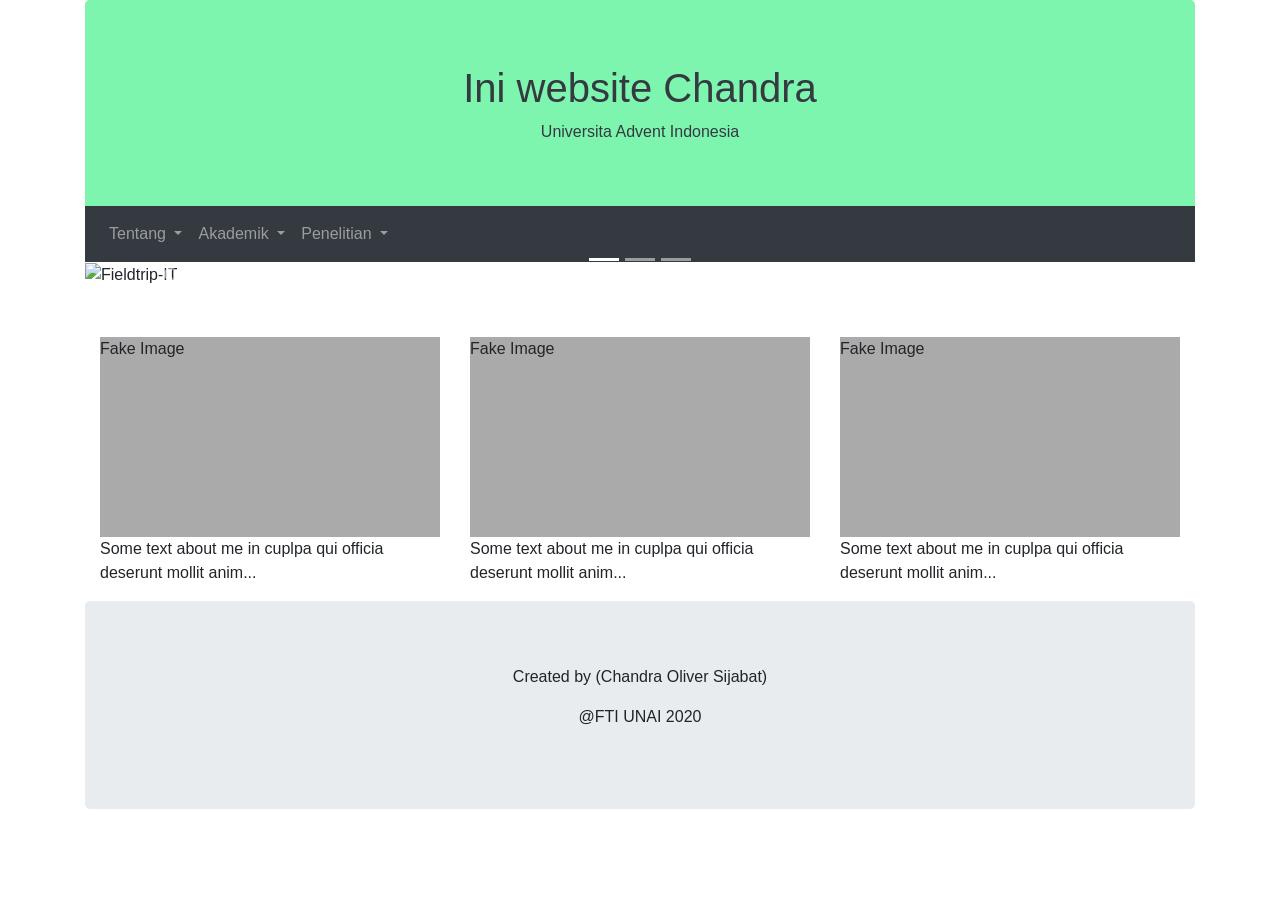
==== index.html @ a6576d4f "Update index.html mengubah tag h1 pada class jumbotron" ====
<!DOCTYPE html>
<html lang="en">
<head>
  <title>Ini website Chandra</title>
  <meta charset="utf-8">
  <meta name="viewport" content="width=device-width, initial-scale=1">
  <link rel="stylesheet" href="https://maxcdn.bootstrapcdn.com/bootstrap/4.5.2/css/bootstrap.min.css">
  <script src="https://ajax.googleapis.com/ajax/libs/jquery/3.5.1/jquery.min.js"></script>
  <script src="https://cdnjs.cloudflare.com/ajax/libs/popper.js/1.16.0/umd/popper.min.js"></script>
  <script src="https://maxcdn.bootstrapcdn.com/bootstrap/4.5.2/js/bootstrap.min.js"></script>
  <style>
  /* Make the image fully responsive */
  .carousel-inner img {
    width: 100%;
    height: 100%;
  }

  .fakeimg {
    height: 200px;
    background: #aaa;
  }
  </style>
</head>
<body>

  <div class="container">
  <div class="jumbotron text-dark" style="background-color: rgb(125, 245, 175); text-align: center; ">
    <h1>Ini website Chandra</h1>      
    <p>Universita Advent Indonesia</p>
  </div>
  <nav class="navbar navbar-expand-sm bg-dark navbar-dark" style="bottom: 50px;">
    <ul class="navbar-nav">
      <!-- Dropdown -->
      <li class="nav-item dropdown">
        <a class="nav-link dropdown-toggle" href="#" id="navbardrop" data-toggle="dropdown">
          Tentang
        </a>
        <div class="dropdown-menu">
          <a class="dropdown-item" href="#">Visi Misi</a>
          <a class="dropdown-item" href="#">Sejarah</a>
          <a class="dropdown-item" href="#">Sambutan Dosen</a>
        </div>
      </li>

      <li class="nav-item dropdown">
        <a class="nav-link dropdown-toggle" href="#" id="navbardrop" data-toggle="dropdown">
          Akademik
        </a>
        <div class="dropdown-menu">
          <a class="dropdown-item" href="#">Prodi Teknik Informatika</a>
          <a class="dropdown-item" href="#">Prodi Sistem Informatika</a>
          <a class="dropdown-item" href="#">Persyaratan</a>
        </div>
      </li>

      <li class="nav-item dropdown">
        <a class="nav-link dropdown-toggle" href="#" id="navbardrop" data-toggle="dropdown">
          Penelitian
        </a>
        <div class="dropdown-menu">
          <a class="dropdown-item" href="#">Minat Penelitian</a>
          <a class="dropdown-item" href="#">Group Penelitian</a>
          <a class="dropdown-item" href="#">Jurnal Teika</a>
        </div>
      </li>

    </ul>
  </nav>

  <div id="gambar" class="carousel slide" data-ride="carousel" style="bottom: 50px;">

    <!-- Tata letak gambar -->
    <ul class="carousel-indicators">
      <li data-target="#gambar" data-slide-to="0" class="active"></li>
      <li data-target="#gambar" data-slide-to="1"></li>
      <li data-target="#gambar" data-slide-to="2"></li>
    </ul>
  
    <!-- gambar -->
    <div class="carousel-inner">
      <div class="carousel-item active">
        <img src="https://fti.unai.edu/wp-content/uploads/2017/07/Fieldtrip-IT.jpg" alt="Fieldtrip-IT">
      </div>
      <div class="carousel-item">
        <img src="https://fti.unai.edu/wp-content/uploads/2017/07/Tugu-UNAI.jpg" alt="Tugu-UNAI">
      </div>
      <div class="carousel-item">
        <img src="https://fti.unai.edu/wp-content/uploads/2017/07/Tugu-UNAI.jpg" alt="Tugu-UNAI">
      </div>
     
    </div>
  
    <!-- fungsi perpindahan gambar -->
    <a class="carousel-control-prev" href="#gambar" data-slide="prev">
      <span class="carousel-control-prev-icon"></span>
    </a>
    <a class="carousel-control-next" href="#gambar" data-slide="next">
      <span class="carousel-control-next-icon"></span>
    </a>
  </div>



    <div class= "row  mx-auto" >
    <div class="col-sm-4">
    <div class="fakeimg">Fake Image</div>
    <p>Some text about me in cuplpa qui officia deserunt mollit anim...</p>
    </div>

    <div class="col-sm-4">
      <div class="fakeimg">Fake Image</div>
      <p>Some text about me in cuplpa qui officia deserunt mollit anim...</p>
    </div>
    <div class="col-sm-4">
      <div class="fakeimg">Fake Image</div>
      <p>Some text about me in cuplpa qui officia deserunt mollit anim...</p>
    </div>
  </div>  
  
  <div class="jumbotron text-center" style="margin-bottom:0">
    <p>Created by (Chandra Oliver Sijabat)</p>
    <p>@FTI UNAI 2020</p>
  </div>

</div>


</body>
</html>
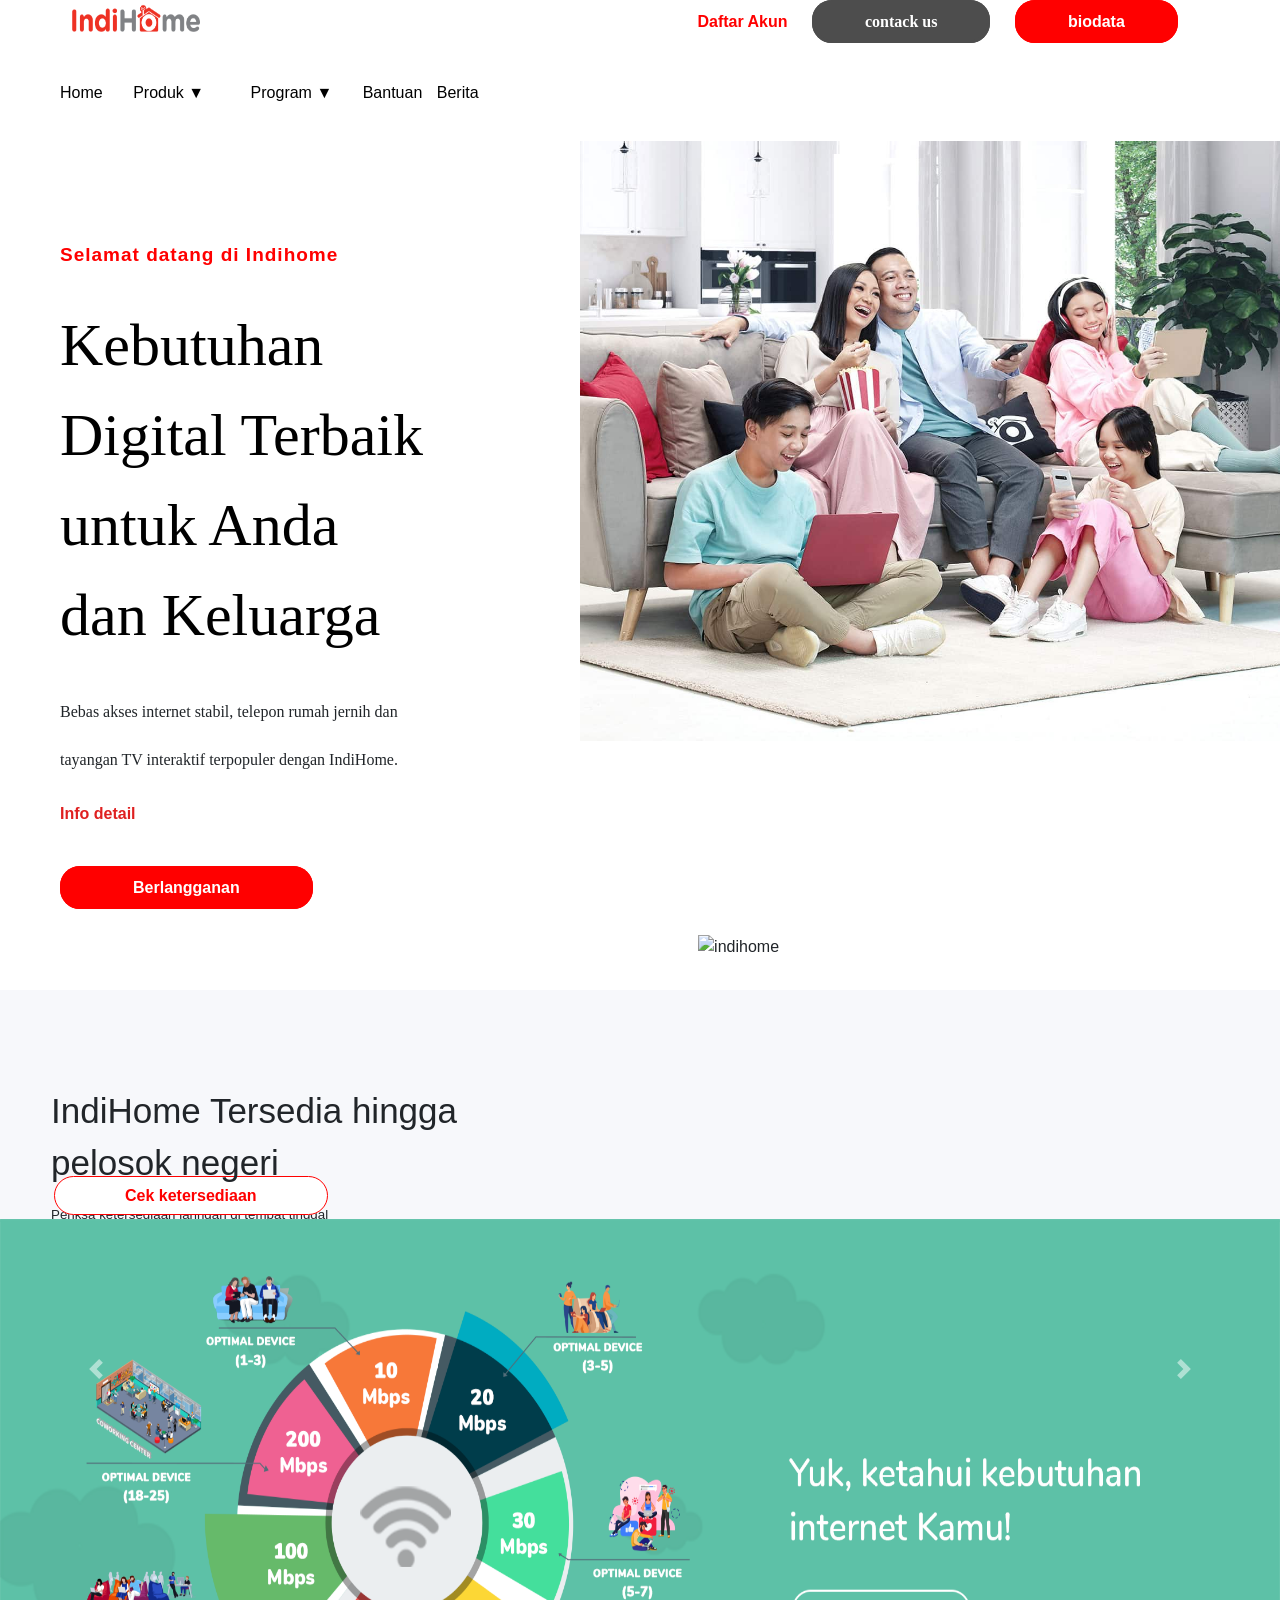
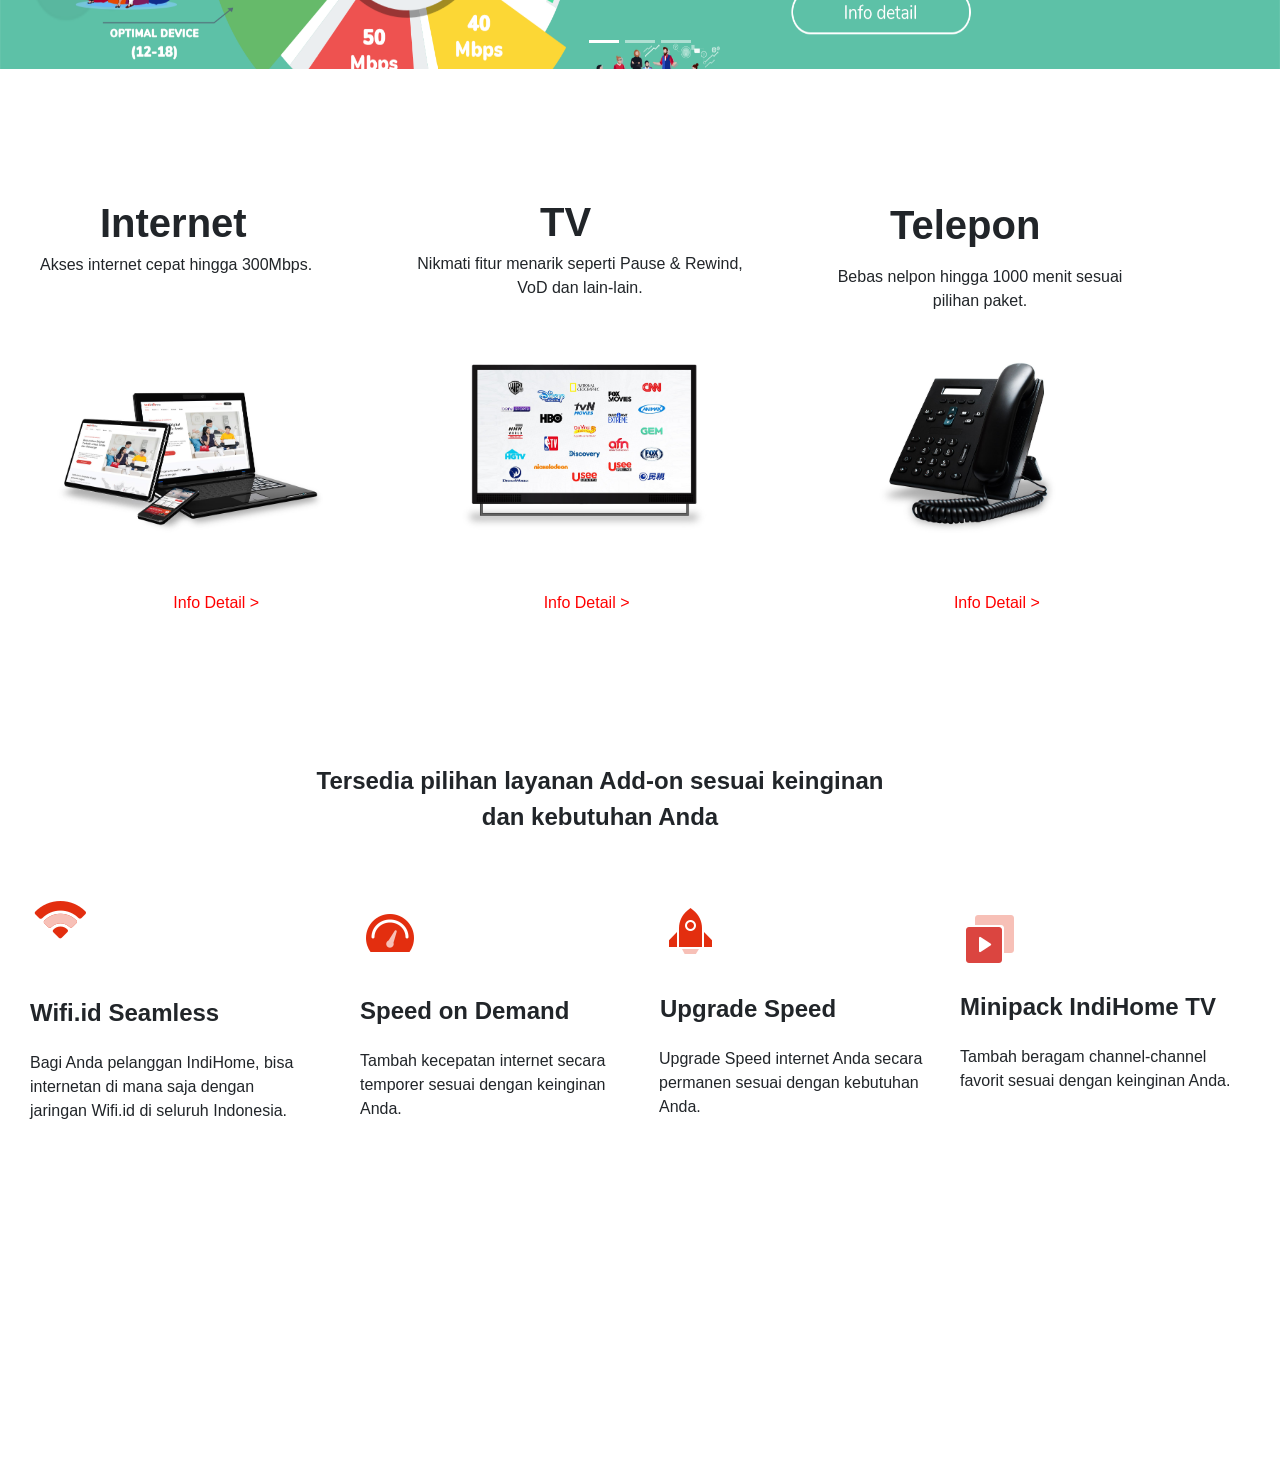
==== commit 6db91021: "update index.html mengubah file tndex.html" ====
--- a/index.html
+++ b/index.html
@@ -1,129 +1,130 @@
 <!DOCTYPE html>
 <html lang="en">
 <head>
-  <title>Ini website Chandra</title>
-  <meta charset="utf-8">
-  <meta name="viewport" content="width=device-width, initial-scale=1">
-  <link rel="stylesheet" href="https://maxcdn.bootstrapcdn.com/bootstrap/4.5.2/css/bootstrap.min.css">
-  <script src="https://ajax.googleapis.com/ajax/libs/jquery/3.5.1/jquery.min.js"></script>
-  <script src="https://cdnjs.cloudflare.com/ajax/libs/popper.js/1.16.0/umd/popper.min.js"></script>
-  <script src="https://maxcdn.bootstrapcdn.com/bootstrap/4.5.2/js/bootstrap.min.js"></script>
-  <style>
-  /* Make the image fully responsive */
-  .carousel-inner img {
-    width: 100%;
-    height: 100%;
-  }
-
-  .fakeimg {
-    height: 200px;
-    background: #aaa;
-  }
-  </style>
+    <meta charset="UTF-8">
+    <link rel="stylesheet" href="index.css">
+    <meta name="viewport" content="width=device-width, initial-scale=1.0">
+    <title>Document</title>
+    <link rel="stylesheet" href="https://maxcdn.bootstrapcdn.com/bootstrap/4.5.2/css/bootstrap.min.css">
+    <script src="https://ajax.googleapis.com/ajax/libs/jquery/3.5.1/jquery.min.js"></script>
+    <script src="https://cdnjs.cloudflare.com/ajax/libs/popper.js/1.16.0/umd/popper.min.js"></script>
+    <script src="https://maxcdn.bootstrapcdn.com/bootstrap/4.5.2/js/bootstrap.min.js"></script>
 </head>
 <body>
-
-  <div class="container">
-  <div class="jumbotron text-dark" style="background-color: rgb(125, 245, 175); text-align: center; ">
-    <h1>Ini website Chandra</h1>      
-    <p>Universita Advent Indonesia</p>
+  <div class="sticky" id="posisi" >
+    <img src="logo indihome.png" style="padding-left: 20px;" alt="indihome" width="150" height="45">
+    <a class="daftarakun" style="color: red;" href="www.unai.edu">Daftar Akun</a>
+    <a class="masuk" href="contact_us.html">contack us</a>
+    <a class="berlangganan" href="biodata.html">biodata</a>
+    <br>
+    <div class="dropdown" style="margin-top: 20px;">
+      <a href="ujicoba.html" class="chandra">Home</a>
+    </div>
+    <div class="dropdown" style="margin-top: 20px;">
+      <button class="dropbtn" class="chandra">Produk &#9660;</button>
+      <div class="dropdown-content">
+        <a href="#">Internet</a>
+        <a href="#">TV</a>
+        <a href="telepon_indihome.html">Telepon</a>
+        <a href="#">Paket</a>
+        <a href="#">Add-On</a>
+        <a href="#">Produk Lainnya</a>
+        <a href="tentang_indihome.html">Tentang IndoHome</a>
+        <a href="#">Tentang MyIndihome</a>
+      </div>
+    </div>
+    <div class="dropdown" style="margin-top: 20px;">
+      <button class="dropbtn" class="chandra">Program &#9660;</button>
+      <div class="dropdown-content">
+        <a href="#">Paket&Promo</a>
+        <a href="#">Loyality</a>
+        <a href="#">Kupon Undian</a>
+      </div>
+    </div>
+    <div class="dropdown" style="margin-top: 20px;">
+      <a href="#" class="chandra">Bantuan</a>
+    </div>
+    <div class="dropdown" style="margin-top: 20px;">
+      <a href="#" class="chandra">Berita</a>
+    </div>
   </div>
-  <nav class="navbar navbar-expand-sm bg-dark navbar-dark" style="bottom: 50px;">
-    <ul class="navbar-nav">
-      <!-- Dropdown -->
-      <li class="nav-item dropdown">
-        <a class="nav-link dropdown-toggle" href="#" id="navbardrop" data-toggle="dropdown">
-          Tentang
-        </a>
-        <div class="dropdown-menu">
-          <a class="dropdown-item" href="#">Visi Misi</a>
-          <a class="dropdown-item" href="#">Sejarah</a>
-          <a class="dropdown-item" href="#">Sambutan Dosen</a>
-        </div>
-      </li>
-
-      <li class="nav-item dropdown">
-        <a class="nav-link dropdown-toggle" href="#" id="navbardrop" data-toggle="dropdown">
-          Akademik
-        </a>
-        <div class="dropdown-menu">
-          <a class="dropdown-item" href="#">Prodi Teknik Informatika</a>
-          <a class="dropdown-item" href="#">Prodi Sistem Informatika</a>
-          <a class="dropdown-item" href="#">Persyaratan</a>
-        </div>
-      </li>
-
-      <li class="nav-item dropdown">
-        <a class="nav-link dropdown-toggle" href="#" id="navbardrop" data-toggle="dropdown">
-          Penelitian
-        </a>
-        <div class="dropdown-menu">
-          <a class="dropdown-item" href="#">Minat Penelitian</a>
-          <a class="dropdown-item" href="#">Group Penelitian</a>
-          <a class="dropdown-item" href="#">Jurnal Teika</a>
-        </div>
-      </li>
-
-    </ul>
-  </nav>
-
-  <div id="gambar" class="carousel slide" data-ride="carousel" style="bottom: 50px;">
-
-    <!-- Tata letak gambar -->
-    <ul class="carousel-indicators">
-      <li data-target="#gambar" data-slide-to="0" class="active"></li>
-      <li data-target="#gambar" data-slide-to="1"></li>
-      <li data-target="#gambar" data-slide-to="2"></li>
-    </ul>
-  
-    <!-- gambar -->
-    <div class="carousel-inner">
-      <div class="carousel-item active">
-        <img src="https://fti.unai.edu/wp-content/uploads/2017/07/Fieldtrip-IT.jpg" alt="Fieldtrip-IT">
+      <img  src="foto keluarga indihome.jpg" style="float: right;" alt="indihome" width="700" height="600">
+      <div class="chandra1">Selamat datang di Indihome</div>
+      <div class="chandra2">Kebutuhan<br>Digital Terbaik<br>untuk Anda<br>dan Keluarga</div>
+      <div class="chandra3">Bebas akses internet stabil, telepon rumah jernih dan <br> <br>tayangan TV interaktif terpopuler dengan IndiHome.</div>
+      <div>
+        <a href="#" class="chandra4">Info detail</a>
       </div>
-      <div class="carousel-item">
-        <img src="https://fti.unai.edu/wp-content/uploads/2017/07/Tugu-UNAI.jpg" alt="Tugu-UNAI">
-      </div>
-      <div class="carousel-item">
-        <img src="https://fti.unai.edu/wp-content/uploads/2017/07/Tugu-UNAI.jpg" alt="Tugu-UNAI">
+      <a href="www.unai.edu" class="berlangganan2" >Berlangganan</a>
+      <div class="chandra5">
+          <div class="chandra6">IndiHome Tersedia hingga pelosok negeri</div>
+          <div class="chandra7">Periksa ketersediaan jaringan di tempat tinggal<br> Anda dengan mudah</div>
+          <a class="masuk2" href="#">Cek ketersediaan</a>
+          <img  src="peta.png" class="peta" alt="indihome" width="150" height="45">
+          
       </div>
      
-    </div>
-  
-    <!-- fungsi perpindahan gambar -->
-    <a class="carousel-control-prev" href="#gambar" data-slide="prev">
-      <span class="carousel-control-prev-icon"></span>
-    </a>
-    <a class="carousel-control-next" href="#gambar" data-slide="next">
-      <span class="carousel-control-next-icon"></span>
-    </a>
-  </div>
+      <div id="demo" class="carousel slide" data-ride="carousel">
 
+        <!-- Indicators -->
+        <ul class="carousel-indicators">
+          <li data-target="# " data-slide-to="0" class="active"></li>
+          <li data-target="# " data-slide-to="1"></li>
+          <li data-target="# " data-slide-to="2"></li>
+        </ul>
+        
+        <!-- The slideshow -->
+        <div class="carousel-inner">
+          <div class="carousel-item active">
+            <img src="gambar 1.png" alt=" " style="max-width: 100%;">
+          </div>
+          <div class="carousel-item">
+            <img src="gambar 2.jpg" alt=" " width="1100" height="500">
+          </div>
+          <div class="carousel-item">
+            <img src="gambar 3.jpg" alt=" " width="1100" height="500">
+          </div>
+        </div>
+        
+        <!-- Left and right controls -->
+        <a class="carousel-control-prev" href="#demo" data-slide="prev">
+          <span class="carousel-control-prev-icon"></span>
+        </a>
+        <a class="carousel-control-next" href="#demo" data-slide="next">
+          <span class="carousel-control-next-icon"></span>
+        </a>
+      </div>
+      <br>
+      <div class="itt">
+        <div class="internet">Internet</div>
+        <div class="internet2">Akses internet cepat hingga 300Mbps.</div>
+        <div class="tv">TV</div>
+        <div class="tv2">Nikmati fitur menarik seperti Pause & Rewind,<br> VoD dan lain-lain.</div>
+        <div class="Telepon">Telepon</div>
+        <div class="Telepon2">Bebas nelpon hingga 1000 menit sesuai<br> pilihan paket.</div>
+        <img src="indihome internet.jpg" class="imginternet"  width="25%">
+        <img src="tv indihome.jpg" class="imgtv"  width="25%">
+        <img src="Telepon Indihome.jpg" class="imgTelepon"  width="25%">
+        <a href="#" class="info">Info Detail ></a>
+        <a href="#" class="info2">Info Detail ></a>
+        <a href="#" class="info3">Info Detail ></a>
+      </div>
 
-
-    <div class= "row  mx-auto" >
-    <div class="col-sm-4">
-    <div class="fakeimg">Fake Image</div>
-    <p>Some text about me in cuplpa qui officia deserunt mollit anim...</p>
-    </div>
-
-    <div class="col-sm-4">
-      <div class="fakeimg">Fake Image</div>
-      <p>Some text about me in cuplpa qui officia deserunt mollit anim...</p>
-    </div>
-    <div class="col-sm-4">
-      <div class="fakeimg">Fake Image</div>
-      <p>Some text about me in cuplpa qui officia deserunt mollit anim...</p>
-    </div>
-  </div>  
-  
-  <div class="jumbotron text-center" style="margin-bottom:0">
-    <p>Created by (Chandra Oliver Sijabat)</p>
-    <p>@FTI UNAI 2020</p>
-  </div>
-
+      <div class="addon">
+        <div class="text">Tersedia pilihan layanan Add-on sesuai keinginan<br>dan kebutuhan Anda</div>
+        <img src="icon-wifi-indihome.png" class="wifi">
+        <div class="wifi2">Wifi.id Seamless</div>
+        <div class="wifi3">Bagi Anda pelanggan IndiHome, bisa<br> internetan di mana saja dengan<br> jaringan Wifi.id di seluruh Indonesia.</div>
+        <img src="icon-speed-indihome.png" class="speed">
+        <div class="speed2">Speed on Demand</div>
+        <div class="speed3">Tambah kecepatan internet secara<br> temporer sesuai dengan keinginan<br> Anda.</div>
+        <img src="icon-roket-indihome.png" class="roket">
+        <div class="roket2">Upgrade Speed</div>
+        <div class="roket3">Upgrade Speed internet Anda secara<br> permanen sesuai dengan kebutuhan<br> Anda.</div>
+        <img src="play-icon-indihome.png" class="play">
+        <div class="play2">Minipack IndiHome TV</div>
+        <div class="play3">Tambah beragam channel-channel<br> favorit sesuai dengan keinginan Anda.</div>
 </div>
 
-
 </body>
-</html>
+</html>
--- a/index.css
+++ b/index.css
@@ -0,0 +1,460 @@
+.sticky {
+    position: sticky;
+    top: 0;
+    background-color: white;
+    border-right: 41px solid  white;
+    border-bottom: 20px solid  white;
+    float: left;
+  }
+  
+  #posisi{
+    padding-left: 50px;
+  }
+  
+  a:hover {
+    text-decoration: underline;
+  }
+  
+  .masuk{
+    text-decoration: none;
+    color: white;
+    border-style: solid;
+    border-radius: 20px;
+    background-color: #4d4d4d;
+    border:3px solid #4d4d4d ;
+    font-family: serif;
+    font-weight: bold;
+    left: 700px;
+    padding: 10px 50px;
+    bottom: 20px;
+    margin-left: 20px;
+    margin-right: 20px;
+  }
+  
+  .masuk:hover{
+    text-decoration: none;
+    background-color: #333333;
+  }
+  
+  .berlangganan{
+    text-decoration: none;
+    color: white;
+    border-style: solid;
+    border-radius: 20px;
+    background-color: red;
+    border:3px solid red ;
+    font-weight: bold;
+    padding: 10px 50px;
+    bottom: 20px;
+    margin-left: -0px;
+    margin-right: 42px;
+  }
+  
+  .daftarakun{
+    text-align: right;
+    position: sticky;
+    text-decoration: none;
+    color: red;
+    font-weight: bold;
+    padding-left: 493px;
+    bottom: 20px;
+  }
+  
+  .dropbtn {
+    color: black;
+    background-color: white;
+    padding: 16px;
+    font-size: 16px;
+    border: 0px none;
+  }
+  
+  .dropdown {
+    color: black;
+    position: relative;
+    display: inline-block;
+    padding-left: 10px;
+  }
+  
+  .dropdown-content {
+    color: black;
+    display: none;
+    position: absolute;
+    background-color: #ffffff;
+    min-width: 160px;
+    box-shadow: 0px 8px 16px 0px rgba(0,0,0,0.2);
+    z-index: 1;
+  }
+  
+  .dropdown-content a {
+    color: black;
+    padding: 12px 16px;
+    text-decoration: none;
+    display: block;
+  }
+  
+  .chandra{
+    text-decoration: none;
+    font-family:sans-serif;
+    color: black;
+  }
+  
+  .chandra:hover{
+    text-decoration: none;
+    border-top: 4px red;
+  }
+  
+  
+  .dropdown-content a:hover {background-color: #ddd;}
+  
+  .dropdown:hover .dropdown-content {display: block;}
+  
+  .chandra1{
+      position: relative;
+      text-align: left;
+      top: 100px;
+      font-size: 19px;
+      letter-spacing: 1px;
+      left: 60px;
+      z-index: -1;
+      font-weight: bold;
+      color: red;
+      font-family: sans-serif;
+  }
+
+  .chandra2{
+    position: relative;
+    text-align: left;
+    top: 130px;
+    font-size: 60px;
+    left: 60px;
+    z-index: -1;
+    color: black;
+    font-family: serif;
+  }
+
+  .chandra3{
+    z-index: -1;
+    position: relative;
+    top: 170px;
+    left: 60px;
+    font-family: serif;
+  }
+
+  .chandra4{
+    z-index: -1;
+    position: relative;
+    top: 200px;
+    color: rgb(223, 32, 32);
+    text-decoration: none;
+    left: 60px;
+    font-family: sans-serif;
+    font-weight: bold;
+  }
+
+  .chandra4:hover{
+      text-decoration: underline;
+      color: rgb(153, 20, 20);
+  }
+  
+  .berlangganan2{
+    position: relative;
+    z-index: -1;
+    top: 250px;
+    left: 60px;
+    text-decoration: none;
+    color: white;
+    border-style: solid;
+    border-radius: 20px;
+    background-color: red;
+    border:3px solid red ;
+    font-weight: bold;
+    padding: 10px 70px;
+    padding-bottom: 10px;
+    margin-left: -0px;
+    margin-right: 20px;
+  }
+  .chandra5{
+    position: relative;
+    top: 340px;
+    padding: 50px;
+    background-color: #f7f8fb;
+    z-index: -1;
+  }
+
+  .chandra6{
+    position: relative;
+    font-family: sans-serif;
+    top: 45px;
+    left: 1px;
+    text-align: left;
+    font-size: 35px;
+    z-index: 1;
+    width: 50%;
+  }
+
+  .peta{
+    position: relative;
+    bottom: 250px;
+    left: 350px;
+    width: 550px;
+    height: 400px;
+  }
+  
+  .chandra7{
+    z-index: -1;
+    position: relative;
+    top: 60px;
+    left: 1px;
+    font-size: smaller;
+    font-family: sans-serif;
+  }
+
+  .masuk2{
+    position: relative;
+    z-index: -1;
+    top: 0px;
+    left: 4px;
+    text-decoration: none;
+    color: red;
+    border-style: solid;
+    border-radius: 20px;
+    background-color: white;
+    border:1px solid red ;
+    font-weight: bold;
+    padding: 10px 70px;
+    padding-bottom: 10px;
+    margin-left: -0px;
+    margin-right: 20px;
+  }
+
+  .masuk2:hover{
+    background-color: red;
+    color: white;
+  }
+
+  .carousel,
+.carousel img {
+    position: relative;
+    top: 150px;
+    width: 100%;
+    z-index: -1;
+}
+
+.carousel img {
+    height: 600px !important;
+}
+
+.itt{
+  position: relative;
+  z-index: -1;
+  top: 250px;
+  left: 100px;
+}
+
+.internet{
+  font-family: sans-serif;
+  font-size: 2.5em;
+  font-weight: bold;
+  border-right: 1px black;
+}
+
+.internet2{
+  font-family: sans-serif;
+  z-index: -1;
+  position: relative;
+  font-size: 1em;
+  right: 60px;
+  text-align: left;
+}
+
+.tv{
+  position: relative;
+  left: 440px;
+  z-index: -1;
+  bottom: 85px;
+  font-family: sans-serif;
+  font-size: 2.5em;
+  font-weight: bold;
+}
+
+.tv2{
+  position: relative;
+  right: 160px;
+  text-align: center;
+  z-index: -1;
+  bottom: 85px;
+  font-family: sans-serif;
+}
+
+.Telepon{
+  position: relative;
+  left: 790px;
+  z-index: -1;
+  bottom: 190px;
+  font-family: sans-serif;
+  font-size: 2.5em;
+  font-weight: bold;
+}
+
+.Telepon2{
+  position: relative;
+  left: 240px;
+  text-align: center;
+  z-index: -1;
+  bottom: 180px;
+  font-family: sans-serif;
+}
+
+.imginternet{
+  position: relative;
+  z-index: -1;
+  bottom: 180px;
+  right: 70px;
+}
+
+.imgtv{
+  position: relative;
+  z-index: -1;
+  bottom: 180px;
+  right: 0px;
+}
+
+.imgTelepon{
+  position: relative;
+  z-index: -1;
+  bottom: 180px;
+  left: 60px;
+}
+
+.info{
+  position: relative;
+  z-index: -1;
+  color: red;
+  text-decoration: none;
+  font-family: sans-serif;
+  right: 900px;
+}
+
+.info2{
+  position: relative;
+  z-index: -1;
+  color: red;
+  text-decoration: none;
+  font-family: sans-serif;
+  right: 620px;
+}
+
+.info3{
+  position: relative;
+  z-index: -1;
+  color: red;
+  text-decoration: none;
+  font-family: sans-serif;
+  right: 300px;
+}
+
+.addon{
+  position: relative;
+  z-index: -1;
+  top: 300px;
+  right: 40px;
+}
+
+.text{
+  text-align: center;
+  font-family: sans-serif;
+  font-size: 1.5em;
+  font-weight: bold;
+}
+
+.wifi{
+  position: relative;
+  z-index: -1;
+  left: 70px;
+  top: 56px;
+}
+
+.wifi2{
+  position: relative;
+  top: 100px;
+  left: 70px;
+  font-weight: 600;
+  font-family: sans-serif;
+  font-size: 1.5em;
+}
+
+.wifi3{
+  position: relative;
+  z-index: -1;
+  top: 120px;
+  left: 70px;
+}
+
+.speed{
+  position: relative;
+  z-index: -1;
+  left: 400px;
+  bottom: 100px;
+}
+
+.speed2{
+  position: relative;
+  bottom: 70px;
+  left: 400px;
+  font-weight: 600;
+  font-family: sans-serif;
+  font-size: 1.5em;
+}
+
+.speed3{
+  position: relative;
+  z-index: -1;
+  left: 400px;
+  bottom: 50px;
+}
+
+.roket{
+  position: relative;
+  z-index: -1;
+  left: 700px;
+  bottom: 270px;
+}
+
+.roket2{
+  position: relative;
+  bottom: 240px;
+  left: 700px;
+  font-weight: 600;
+  font-family: sans-serif;
+  font-size: 1.5em;
+}
+
+.roket3{
+  position: relative;
+  z-index: -1;
+  left: 699px;
+  bottom: 220px;
+}
+
+.play{
+  position: relative;
+  z-index: -1;
+  left: 1000px;
+  bottom: 430px;
+}
+
+.play2{
+  position: relative;
+  bottom: 410px;
+  left: 1000px;
+  font-weight: 600;
+  font-family: sans-serif;
+  font-size: 1.5em;
+}
+
+.play3{
+position: relative;
+  z-index: -1;
+  left: 1000px;
+  bottom: 390px;
+}
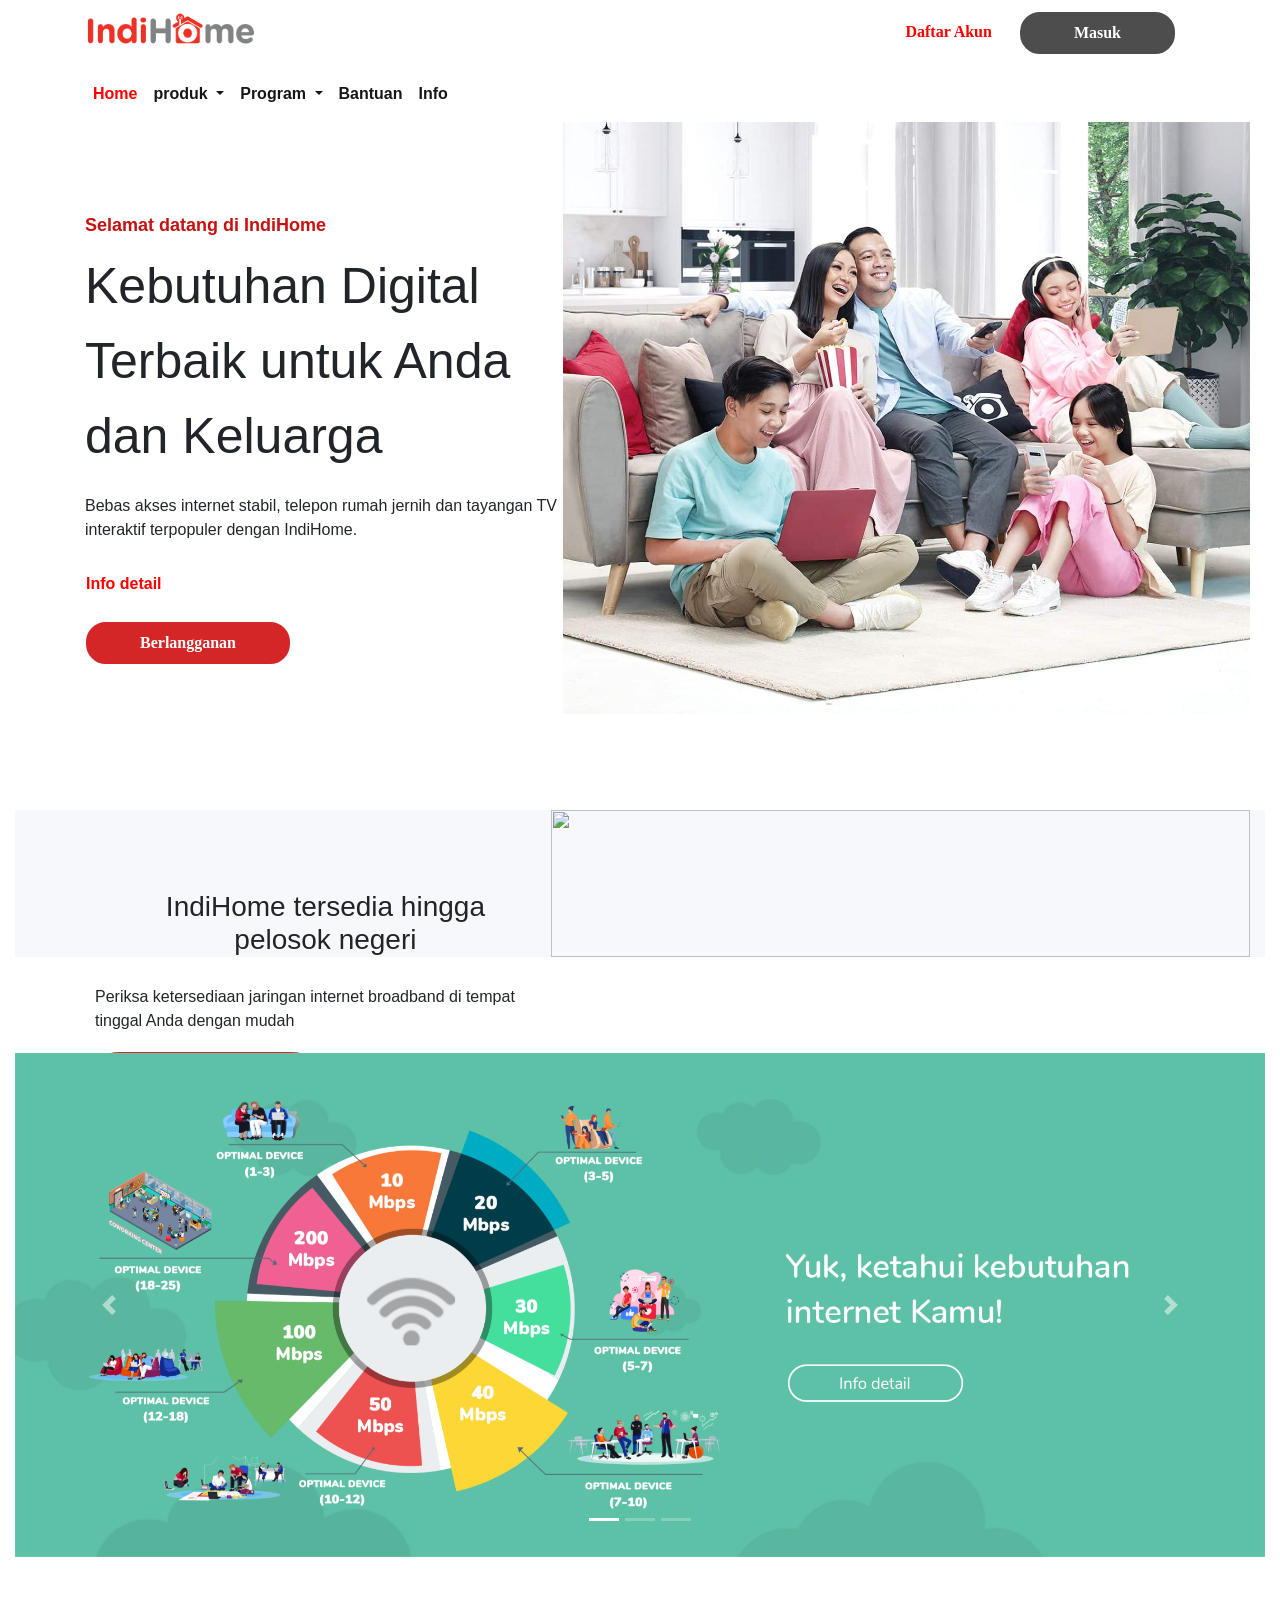
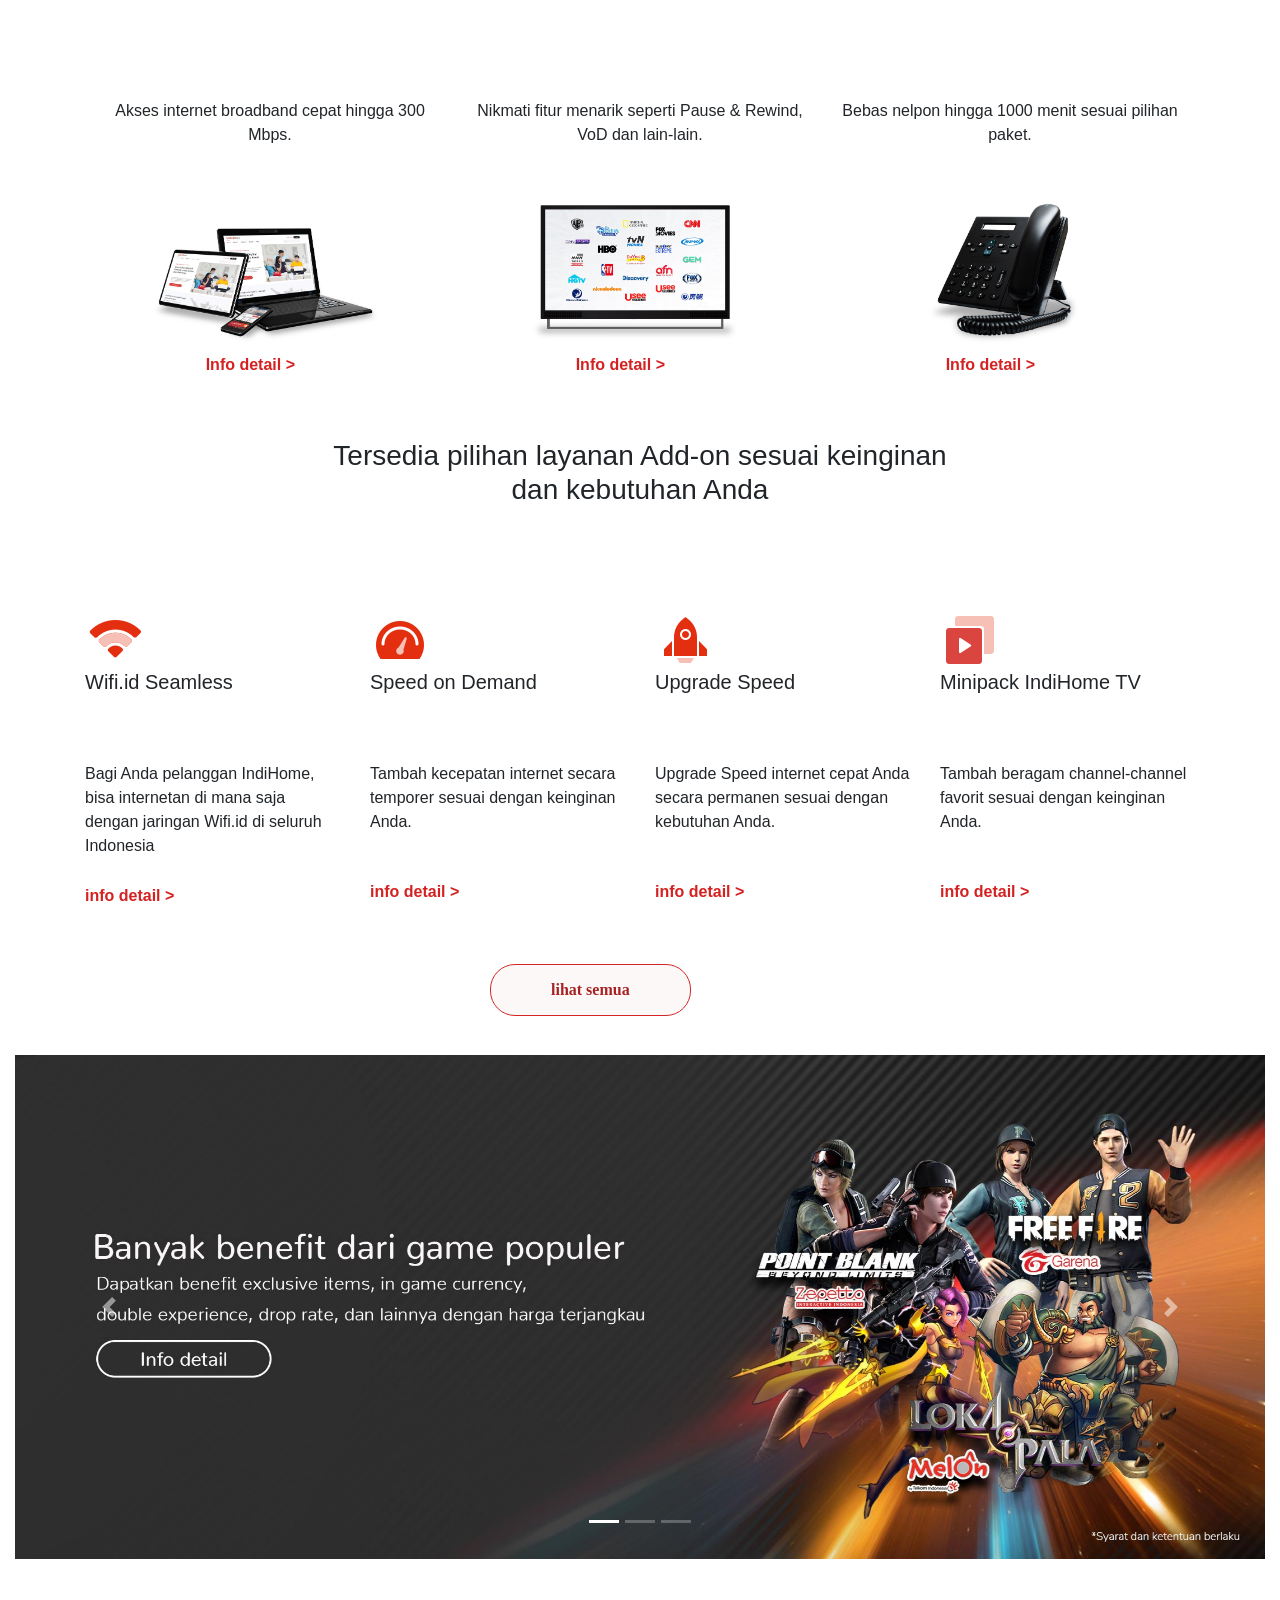
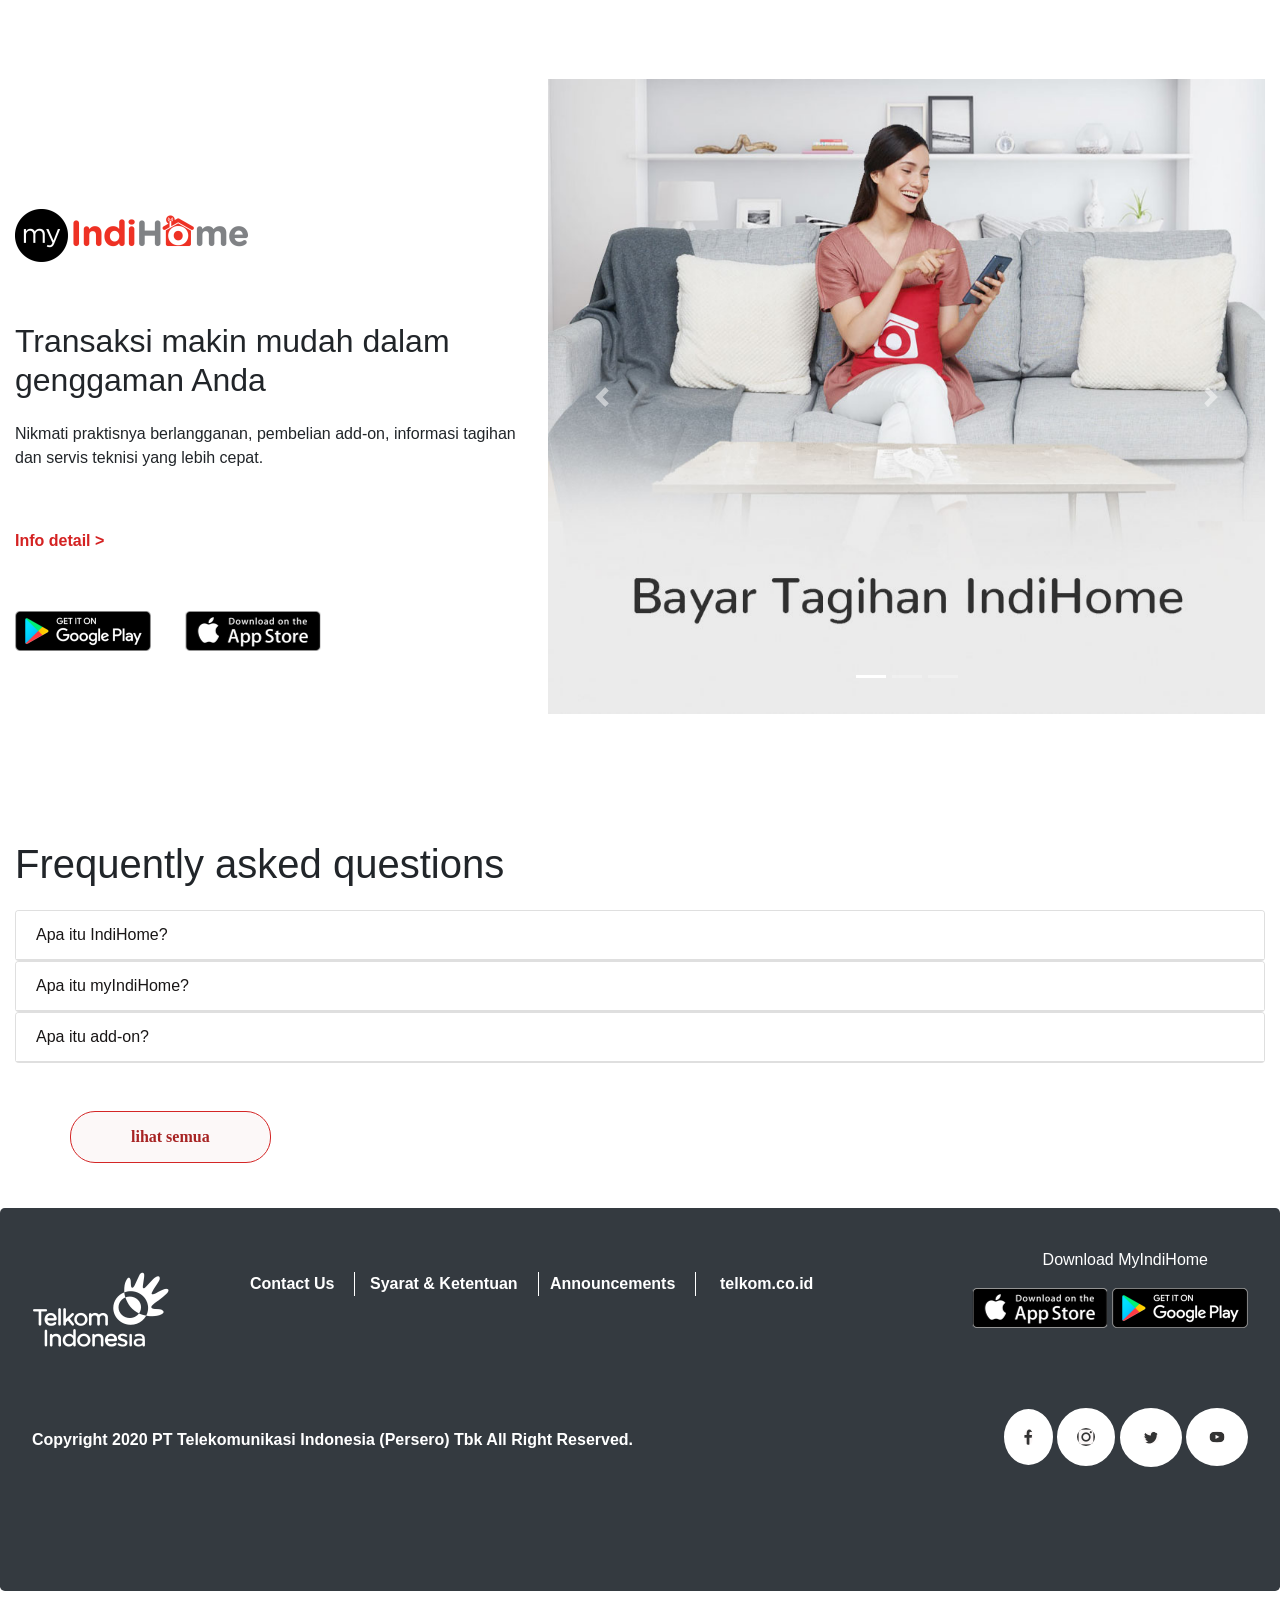
==== commit e7c05c54: "add file index and photos" ====
--- a/index.html
+++ b/index.html
@@ -1,130 +1,397 @@
 <!DOCTYPE html>
 <html lang="en">
 <head>
-    <meta charset="UTF-8">
-    <link rel="stylesheet" href="index.css">
-    <meta name="viewport" content="width=device-width, initial-scale=1.0">
-    <title>Document</title>
-    <link rel="stylesheet" href="https://maxcdn.bootstrapcdn.com/bootstrap/4.5.2/css/bootstrap.min.css">
-    <script src="https://ajax.googleapis.com/ajax/libs/jquery/3.5.1/jquery.min.js"></script>
-    <script src="https://cdnjs.cloudflare.com/ajax/libs/popper.js/1.16.0/umd/popper.min.js"></script>
-    <script src="https://maxcdn.bootstrapcdn.com/bootstrap/4.5.2/js/bootstrap.min.js"></script>
+  <meta charset="UTF-8">
+  <meta name="viewport" content="width=device-width, initial-scale=1.0">
+  <link rel="stylesheet" href="index.css">
+  <link rel="stylesheet" href="https://maxcdn.bootstrapcdn.com/bootstrap/4.5.2/css/bootstrap.min.css">
+  <script src="https://ajax.googleapis.com/ajax/libs/jquery/3.5.1/jquery.min.js"></script>
+  <script src="https://cdnjs.cloudflare.com/ajax/libs/popper.js/1.16.0/umd/popper.min.js"></script>
+  <script src="https://maxcdn.bootstrapcdn.com/bootstrap/4.5.2/js/bootstrap.min.js"></script>
+  <link href="//maxcdn.bootstrapcdn.com/bootstrap/4.0.0/css/bootstrap.min.css" rel="stylesheet" id="bootstrap-css">
+<script src="//maxcdn.bootstrapcdn.com/bootstrap/4.0.0/js/bootstrap.min.js"></script>
+<script src="//code.jquery.com/jquery-1.11.1.min.js"></script>
+  <title>Indihome</title>
 </head>
 <body>
-  <div class="sticky" id="posisi" >
-    <img src="logo indihome.png" style="padding-left: 20px;" alt="indihome" width="150" height="45">
-    <a class="daftarakun" style="color: red;" href="www.unai.edu">Daftar Akun</a>
-    <a class="masuk" href="contact_us.html">contack us</a>
-    <a class="berlangganan" href="biodata.html">biodata</a>
-    <br>
-    <div class="dropdown" style="margin-top: 20px;">
-      <a href="ujicoba.html" class="chandra">Home</a>
-    </div>
-    <div class="dropdown" style="margin-top: 20px;">
-      <button class="dropbtn" class="chandra">Produk &#9660;</button>
-      <div class="dropdown-content">
-        <a href="#">Internet</a>
-        <a href="#">TV</a>
-        <a href="telepon_indihome.html">Telepon</a>
-        <a href="#">Paket</a>
-        <a href="#">Add-On</a>
-        <a href="#">Produk Lainnya</a>
-        <a href="tentang_indihome.html">Tentang IndoHome</a>
-        <a href="#">Tentang MyIndihome</a>
-      </div>
-    </div>
-    <div class="dropdown" style="margin-top: 20px;">
-      <button class="dropbtn" class="chandra">Program &#9660;</button>
-      <div class="dropdown-content">
-        <a href="#">Paket&Promo</a>
-        <a href="#">Loyality</a>
-        <a href="#">Kupon Undian</a>
-      </div>
-    </div>
-    <div class="dropdown" style="margin-top: 20px;">
-      <a href="#" class="chandra">Bantuan</a>
-    </div>
-    <div class="dropdown" style="margin-top: 20px;">
-      <a href="#" class="chandra">Berita</a>
-    </div>
-  </div>
-      <img  src="foto keluarga indihome.jpg" style="float: right;" alt="indihome" width="700" height="600">
-      <div class="chandra1">Selamat datang di Indihome</div>
-      <div class="chandra2">Kebutuhan<br>Digital Terbaik<br>untuk Anda<br>dan Keluarga</div>
-      <div class="chandra3">Bebas akses internet stabil, telepon rumah jernih dan <br> <br>tayangan TV interaktif terpopuler dengan IndiHome.</div>
-      <div>
-        <a href="#" class="chandra4">Info detail</a>
-      </div>
-      <a href="www.unai.edu" class="berlangganan2" >Berlangganan</a>
-      <div class="chandra5">
-          <div class="chandra6">IndiHome Tersedia hingga pelosok negeri</div>
-          <div class="chandra7">Periksa ketersediaan jaringan di tempat tinggal<br> Anda dengan mudah</div>
-          <a class="masuk2" href="#">Cek ketersediaan</a>
-          <img  src="peta.png" class="peta" alt="indihome" width="150" height="45">
-          
-      </div>
-     
-      <div id="demo" class="carousel slide" data-ride="carousel">
-
-        <!-- Indicators -->
-        <ul class="carousel-indicators">
-          <li data-target="# " data-slide-to="0" class="active"></li>
-          <li data-target="# " data-slide-to="1"></li>
-          <li data-target="# " data-slide-to="2"></li>
-        </ul>
-        
-        <!-- The slideshow -->
-        <div class="carousel-inner">
-          <div class="carousel-item active">
-            <img src="gambar 1.png" alt=" " style="max-width: 100%;">
-          </div>
-          <div class="carousel-item">
-            <img src="gambar 2.jpg" alt=" " width="1100" height="500">
-          </div>
-          <div class="carousel-item">
-            <img src="gambar 3.jpg" alt=" " width="1100" height="500">
-          </div>
-        </div>
-        
-        <!-- Left and right controls -->
-        <a class="carousel-control-prev" href="#demo" data-slide="prev">
-          <span class="carousel-control-prev-icon"></span>
-        </a>
-        <a class="carousel-control-next" href="#demo" data-slide="next">
-          <span class="carousel-control-next-icon"></span>
-        </a>
-      </div>
-      <br>
-      <div class="itt">
-        <div class="internet">Internet</div>
-        <div class="internet2">Akses internet cepat hingga 300Mbps.</div>
-        <div class="tv">TV</div>
-        <div class="tv2">Nikmati fitur menarik seperti Pause & Rewind,<br> VoD dan lain-lain.</div>
-        <div class="Telepon">Telepon</div>
-        <div class="Telepon2">Bebas nelpon hingga 1000 menit sesuai<br> pilihan paket.</div>
-        <img src="indihome internet.jpg" class="imginternet"  width="25%">
-        <img src="tv indihome.jpg" class="imgtv"  width="25%">
-        <img src="Telepon Indihome.jpg" class="imgTelepon"  width="25%">
-        <a href="#" class="info">Info Detail ></a>
-        <a href="#" class="info2">Info Detail ></a>
-        <a href="#" class="info3">Info Detail ></a>
-      </div>
-
-      <div class="addon">
-        <div class="text">Tersedia pilihan layanan Add-on sesuai keinginan<br>dan kebutuhan Anda</div>
-        <img src="icon-wifi-indihome.png" class="wifi">
-        <div class="wifi2">Wifi.id Seamless</div>
-        <div class="wifi3">Bagi Anda pelanggan IndiHome, bisa<br> internetan di mana saja dengan<br> jaringan Wifi.id di seluruh Indonesia.</div>
-        <img src="icon-speed-indihome.png" class="speed">
-        <div class="speed2">Speed on Demand</div>
-        <div class="speed3">Tambah kecepatan internet secara<br> temporer sesuai dengan keinginan<br> Anda.</div>
-        <img src="icon-roket-indihome.png" class="roket">
-        <div class="roket2">Upgrade Speed</div>
-        <div class="roket3">Upgrade Speed internet Anda secara<br> permanen sesuai dengan kebutuhan<br> Anda.</div>
-        <img src="play-icon-indihome.png" class="play">
-        <div class="play2">Minipack IndiHome TV</div>
-        <div class="play3">Tambah beragam channel-channel<br> favorit sesuai dengan keinginan Anda.</div>
-</div>
+
+ <div class="sticky-top">
+<nav class="navbar navbar-expand-md bg-white" >
+  <div class="container">
+      <img src="logo indihome.png" style="height: 50px;">
+      <button class="navbar-toggler" type="button" data-toggle="collapse" data-target="#navbarsExampleDefault" aria-controls="navbarsExampleDefault" aria-expanded="false" aria-label="Toggle navigation">
+          <span class="navbar-toggler-icon"></span>
+      </button>
+      <div class="collapse navbar-collapse" id="navbarsExampleDefault">
+          <ul class="navbar-nav ml-auto">
+              <li class="nav-item active">
+                  <a class="nav-link " href="#" id="daftar_akun" >Daftar Akun</a>
+              </li>
+              <li class="nav-item">
+                  <a class="nav-link" href="#" id="masuk" >Masuk</a>
+              </li>
+          </ul>
+      </div>
+    </div>
+</nav>
+<nav class="navbar navbar-expand-sm bg-white">
+
+<div class="container">
+  <ul class="navbar-nav">
+    <li class="nav-item">
+      <a class="nav-link" href="#" id="home">Home</a>
+    </li>
+
+    <!-- Dropdown -->
+    <li class="nav-item dropdown text-primary">
+      <a class="nav-link dropdown-toggle" href="#" id="navbardrop" data-toggle="dropdown" style="color: #181515; font-weight: bold;">
+        produk
+      </a>
+      <div class="dropdown-menu">
+        <a class="dropdown-item" href="#">Internet</a>
+        <a class="dropdown-item" href="#">Tv</a>
+        <a class="dropdown-item" href="#">Telephone</a>
+        <a class="dropdown-item">   </a>
+        <a class="dropdown-item">   </a>
+        <a class="dropdown-item">   </a>
+        <a class="dropdown-item" href="#">Paket</a>
+        <a class="dropdown-item" href="#">Add-on</a>
+        <a class="dropdown-item" href="#">Produk lainnya</a>
+        <a class="dropdown-item">   </a>
+        <a class="dropdown-item">   </a>
+        <a class="dropdown-item">   </a>
+        <a class="dropdown-item" href="#">Tentang IndiHome</a>
+        <a class="dropdown-item" href="#">Tentang MyIndiHome</a>
+      </div>
+    </li>
+    <li class="nav-item dropdown text-primary">
+      <a class="nav-link dropdown-toggle" href="#" id="navbardrop" data-toggle="dropdown" style="color: rgb(24, 21, 21); font-weight: bold;">
+        Program
+      </a>
+      <div class="dropdown-menu">
+        <a class="dropdown-item" href="#">Paket & Promo</a>
+        <a class="dropdown-item" href="#">Loyalty</a>
+        <a class="dropdown-item" href="#">Kupon Undian</a>
+      </div>
+    </li>
+    <li class="nav-item">
+      <a class="nav-link" href="#" style="color:#181515; font-weight: bold;" >Bantuan</a>
+    </li>
+    <li class="nav-item">
+      <a class="nav-link" href="#" style="color:#181515; font-weight: bold;">Info</a>
+    </li>
+  </ul>
+</div>
+</nav>
+</div>
+
+<div class="container-fluid">
+  <div class="row" >
+    <div class="col-sm-5">
+      <div class="container">
+        <div class="chandra_1">Selamat datang di IndiHome</div>
+        <div class="chandra_2">Kebutuhan Digital Terbaik untuk Anda dan Keluarga</div>
+        <div class="chandra_3">Bebas akses internet stabil, telepon rumah jernih dan tayangan TV interaktif terpopuler dengan IndiHome.</div>
+        <a href="#" id="chandra_4">Info detail</a>
+        <a href="#" class="berlangganan">Berlangganan</a>
+      </div> 
+    </div>
+    <div class = "col-sm-7">
+      <div class="container">
+      <img src="foto keluarga indihome.jpg" style="width: 100%; height: 100%;">
+    </div>
+  </div>
+</div>
+
+
+<br><br><br><br>
+<div class="container-fluid" style="background-color: #f7f8fb; ">
+  <div class="row">
+    <div class="col-sm-5">
+      <div class="container">
+      <h3 id= "chandra_5">IndiHome tersedia hingga <br> pelosok negeri</h3>
+      <div id="chandra_6">Periksa ketersediaan jaringan internet broadband di tempat tinggal Anda dengan mudah</div>
+      <a href="#" class="cek_kesediaan">Cek kesediaan</a>
+    </div>
+  </div>
+    <div class="col-sm-7">
+      <img src="peta.png" style="width: 100%; height: 100%;">
+
+    </div>
+  </div>
+</div>
+
+
+<br><br><br><br>
+<div id="gambar" class="carousel slide" data-ride="carousel" >
+<div class="cointainer-flud">
+  <!-- Tata letak gambar -->
+  <ul class="carousel-indicators">
+    <li data-target="#gambar" data-slide-to="0" class="active"></li>
+    <li data-target="#gambar" data-slide-to="1"></li>
+    <li data-target="#gambar" data-slide-to="2"></li>
+  </ul>
+
+  <!-- gambar -->
+  <div class="carousel-inner">
+    <div class="carousel-item active">
+      <img src="gambar 1.png" alt="">
+    </div>
+    <div class="carousel-item">
+      <img src="gambar 2.jpg" alt="">
+    </div>
+    <div class="carousel-item">
+      <img src="gambar 3.jpg" alt="">
+    </div>
+   
+  </div>
+
+  <!-- fungsi perpindahan gambar -->
+  <a class="carousel-control-prev" href="#gambar" data-slide="prev">
+    <span class="carousel-control-prev-icon"></span>
+  </a>
+  <a class="carousel-control-next" href="#gambar" data-slide="next">
+    <span class="carousel-control-next-icon"></span>
+  </a>
+</div>
+</div>
+
+
+<br><br><br><br>
+<div class="container">
+<div class= "row  mx-auto" >
+  
+  <div class="col-sm-4">
+  <h2 style="text-align: center;">Internet</h2>
+  <p style="text-align: center;">Akses internet broadband cepat hingga 300 Mbps.</p>
+  <img src="indihome internet.jpg" class="ITT" style="width: 270px; height: 180px;" >
+  <a href="#" class="infodetail">Info detail ></a>
+  </div>
+
+  <div class="col-sm-4">
+    <h2 style="text-align: center;">TV</h2>
+  <p style="text-align: center;">Nikmati fitur menarik seperti Pause & Rewind, VoD dan lain-lain.</p>
+  <img src="tv indihome.jpg" class="ITT" style="width: 270px; height: 180px;" >
+  <a href="#" class="infodetail">Info detail ></a>
+  </div>
+  <div class="col-sm-4">
+    <h2 style="text-align: center;">Telephone</h2>
+  <p style="text-align: center;">Bebas nelpon hingga 1000 menit sesuai pilihan paket.</p>
+  <img src="Telepon Indihome.jpg" class="ITT" style="width: 270px; height: 180px;" >
+  <a href="#" class="infodetail">Info detail ></a>
+  </div>
+  
+</div>
+</div>
+<br><br><br><br>
+<h3>Tersedia pilihan layanan Add-on sesuai keinginan<br> dan kebutuhan Anda</h3>
+<br><br><br><br>
+
+<div class="container">
+<div class="row" >
+<div class="col-sm-3">
+<img src="icon-wifi-indihome.png" >
+<h5>Wifi.id Seamless</h5>
+<p class="chandra_7">Bagi Anda pelanggan IndiHome, bisa internetan di mana saja dengan jaringan Wifi.id di seluruh Indonesia</p>
+<a href="#" class="infodetail2_2" >info detail ></a>
+</div>
+<div class="col-sm-3">
+  <img src="icon-speed-indihome.png" >
+  <h5>Speed on Demand</h5>
+  <p class="chandra_7">Tambah kecepatan internet secara temporer sesuai dengan keinginan Anda.</p>
+  <a href="#" class="infodetail2">info detail ></a>
+
+</div>
+<div class="col-sm-3">
+  <img src="icon-roket-indihome.png" >
+  <h5>Upgrade Speed</h5>
+  <p class="chandra_7">Upgrade Speed internet cepat Anda secara permanen sesuai dengan kebutuhan Anda.</p>
+  <a href="#" class="infodetail2">info detail ></a>
+</div>
+<div class="col-sm-3">
+  <img src="play-icon-indihome.png" >
+  <h5>Minipack IndiHome TV</h5>
+  <p class="chandra_7">Tambah beragam channel-channel favorit sesuai dengan keinginan Anda.</p>
+  <a href="#" class="infodetail2">info detail ></a>
+</div>
+</div>
+</div>
+<br><br><br><br>
+
+
+<div class="container">
+<div class="row">
+<div class="col-sm-12">
+  <a href="#" class="lihat_semua">lihat semua</a>
+</div>
+</div>
+</div>
+<br><br><br><br><br>
+
+<div class="row">
+  <div class="col-12">
+    <div id="demo" class="carousel slide" data-ride="carousel">
+
+      <!-- tata letak gambar -->
+      <ul class="carousel-indicators">
+        <li data-target="#demo" data-slide-to="0" class="active"></li>
+        <li data-target="#demo" data-slide-to="1"></li>
+        <li data-target="#demo" data-slide-to="2"></li>
+      </ul>
+      
+      <!-- gambar -->
+      <div class="carousel-inner">
+        <div class="carousel-item active">
+          <img src="pb.jpg" alt="" width="1100" height="500">
+        </div>
+        <div class="carousel-item">
+          <img src="pb2.jpg" alt="" width="1100" height="500">
+        </div>
+        <div class="carousel-item">
+          <img src="pb3.jpg" alt="" width="1100" height="500">
+        </div>
+      </div>
+      
+      <!-- fungsi perpindahan gambar -->
+      <a class="carousel-control-prev" href="#demo" data-slide="prev">
+        <span class="carousel-control-prev-icon"></span>
+      </a>
+      <a class="carousel-control-next" href="#demo" data-slide="next">
+        <span class="carousel-control-next-icon"></span>
+      </a>
+    </div>
+    
+      </div>
+  
+  </div>
+
+  <br><br><br><br><br>
+  <div class="container-flud">
+  <div class="row" >
+  <div class="col-sm-5">
+<img src="myindihome-logo.png" class="logo">
+<h2>Transaksi makin mudah dalam genggaman Anda</h2>
+<p class="chandra8">Nikmati praktisnya berlangganan, pembelian add-on, informasi tagihan dan servis teknisi yang lebih cepat.</p>
+<a href="#" class="infodetail3">Info detail ></a>
+<img src="btn-playstore.png" class="pstr">
+<img src="btn-appstore.png" class="astr">
+  </div>
+  <div class="col-sm-7">
+    <div id="demo1" class="carousel slide" data-ride="carousel">
+
+      <!-- tata letak gambar -->
+      <ul class="carousel-indicators">
+        <li data-target="#demo1" data-slide-to="0" class="active"></li>
+        <li data-target="#demo1" data-slide-to="1"></li>
+        <li data-target="#demo1" data-slide-to="2"></li>
+      </ul>
+      
+      <!-- gambar -->
+      <div class="carousel-inner">
+        <div class="carousel-item active">
+          <img src="IndiHome_bayar-tagihan-min.jpg" alt="" width="1100" height="500">
+        </div>
+        <div class="carousel-item">
+          <img src="IndiHome_beli-addon-min.jpg" alt="" width="1100" height="500">
+        </div>
+        <div class="carousel-item">
+          <img src="IndiHome_berlangganan-min.jpg" alt="" width="1100" height="500">
+        </div>
+      </div>
+      
+      <!-- fungsi perpindahan gambar -->
+      <a class="carousel-control-prev" href="#demo1" data-slide="prev">
+        <span class="carousel-control-prev-icon"></span>
+      </a>
+      <a class="carousel-control-next" href="#demo1" data-slide="next">
+        <span class="carousel-control-next-icon"></span>
+      </a>
+    </div>
+
+  </div>
+
+  </div>
+
+
+
+</div>
+
+
+<br><br><br><br><br>
+<div class="container-flud">
+<p class="h33">Frequently asked questions</p>
+<div id="accordion" >
+  <div class="card">
+    <div class="card-header" style="background-color: white;">
+      <a class="card-link" data-toggle="collapse" href="#collapseOne" style="color: #181515;" >
+        Apa itu IndiHome?
+      </a>
+    </div>
+    <div id="collapseOne" class="collapse" data-parent="#accordion">
+      <div class="card-body">
+        Layanan digital yang menyediakan Internet Rumah, Telepon Rumah dan TV Interaktif (IndiHome TV) dengan beragam pilihan paket. Saat ini, jaringan IndiHome sudah tersebar di seluruh wilayah Indonesia, dan terus berinovasi untuk memenuhi kebutuhan internet yang lebih baik bagi masyarakat.
+      </div>
+    </div>
+  </div>
+  <div class="card">
+    <div class="card-header" style="background-color: white;">
+      <a class="collapsed card-link" data-toggle="collapse" href="#collapseTwo" style="color: #181515;">
+        Apa itu myIndiHome?
+    </a>
+    </div>
+    <div id="collapseTwo" class="collapse" data-parent="#accordion">
+      <div class="card-body">
+        Aplikasi yang digunakan untuk berlangganan IndiHome, aktivasi OTT Video Streaming, berlangganan berbagai fitur tambahan, melaporkan gangguan layanan IndiHome, cek tagihan, cek Poin myIndiHome, info pemakaian, serta layanan menarik lainnya.
+      </div>
+    </div>
+  </div>
+  <div class="card">
+    <div class="card-header" style="background-color: white;">
+      <a class="collapsed card-link" data-toggle="collapse" href="#collapseThree" style="color: #181515;">
+        Apa itu add-on?
+      </a>
+    </div>
+    <div id="collapseThree" class="collapse" data-parent="#accordion">
+      <div class="card-body">
+        Berbagai layanan tambahan yang tersedia di IndiHome dan bisa diaktifkan oleh pelanggan sesuai kebutuhan dan keinginan.</div>
+    </div>
+  </div>
+</div>
+</div>
+
+<br><br>
+<div class="container">
+  <div class="row">
+  <div class="col-sm-12">
+    <a href="#" class="lihat_semua2">lihat semua</a>
+  </div>
+  </div>
+  </div>
+</div>
+<br><br><br><br>
+
+
+<div class="jumbotron bg-dark">
+  <img src="telkom-logo-white.png">
+  <a href="#" class="contact_us">Contact Us </a>
+  <a href="#" class="syarat">Syarat & Ketentuan </a>
+  <a href="#" class="announcements">Announcements</a>
+  <a href="#" class="telkom">telkom.co.id</a>
+  <p class="myindihome">Download MyIndiHome</p>
+  <div class="store">
+  <img src="btn-appstore.png">
+  <img src="btn-playstore.png">
+</div>
+<p style="color: white; font-family: sans-serif; font-weight: 600;">Copyright 2020 PT Telekomunikasi Indonesia (Persero) Tbk All Right Reserved.</p>
+<div class="sosmed">
+  <img src="fb-logo-black.png" class="fb">
+  <img src="ig-logo-black.png" class="ig">
+  <img src="twitter-logo-black.png" class="tw">
+  <img src="youtube-logo-black.png" class="yt">
+</div>
+</div>
+
 
 </body>
-</html>+</html>
+
--- a/index.css
+++ b/index.css
@@ -1,460 +1,375 @@
-.sticky {
-    position: sticky;
-    top: 0;
-    background-color: white;
-    border-right: 41px solid  white;
-    border-bottom: 20px solid  white;
-    float: left;
-  }
+#daftar_akun{
+  color: red;
+  font-family: serif;
+  font-weight: bold;
+}
+
+#masuk{
+  color: white;
+  border-style: solid;
+  border-radius: 20px;
+  background-color: #4d4d4d;
+  border:4px solid #4d4d4d ;
+  font-family: serif;
+  font-weight: bold;
+  padding: 5px 50px;
+  margin-left: 20px;
+  margin-right: 20px;
+  text-align: center;
+}
+
+#home{
+  color: red;
+  font-weight: bold;
+}
+
+#bantuan :hover{
+  color: red;
+}
+
+.chandra_1{
+  position: relative;
+  top: 90px;
+  left: 55px;
+  font-family: sans-serif;
+  font-size: large;
+  color: rgb(199, 17, 17);
+  font-weight: bold;
+}
+
+.chandra_2{
+  position: relative;
+  top: 100px;
+  left: 55px;
+  font-family: sans-serif;
+  font-size: 50px;
+}
+
+.chandra_3{
+  position: relative;
+  top: 120px;
+  left: 55px;
+  font-family: sans-serif;
+}
+
+#chandra_4{
+  position: absolute;
+  top: 450px;
+  left: 86px;
+  color: red;
+  font-weight: bold;
+}
+
+.berlangganan{
+  color: white;
+  border-style: solid;
+  border-radius: 20px;
+  background-color: #d42626;
+  border:4px solid #d42626 ;
+  font-family: serif;
+  font-weight: bold;
+  padding: 5px 50px;
+  margin-left: 20px;
+  margin-right: 20px;
+  position: absolute;
+  top: 500px;
+  left: 66px;
+}
+
+.berlangganan:hover{
+  color: #fcf8f8;
+  text-decoration: none;
+  background-color: #a72323;
+}
+
+#chandra_5{
+  position: relative;
+  font-family: sans-serif;
+  top: 80px;
+  left: 50px;
+}
+
+#chandra_6{
+  position: relative;
+  font-family: sans-serif;
+  top: 100px;
+  left: 50px;
+}
+
+.cek_kesediaan{
+  color: #d42626;
+  border-style: solid;
+  border-radius: 25px;
+  background-color: #fcf8f8;
+  border:1px solid #d42626 ;
+  font-family: serif;
+  font-weight: bold;
+  padding: 13px 60px;
+  margin-left: 20px;
+  margin-right: 20px;
+  position: relative;
+  top: 130px;
+  left: 30px;
+}
+
+.cek_kesediaan:hover{
+  background-color: #d42626;
+  color: white;
+  text-decoration: none;
+}
+
+.carousel-inner img {
+  width: 100%;
+  height: 100%;
+}
+
+.ITT{
+ position: relative;
+ left: 30px;
+ bottom: auto;
+ top: auto;
+ bottom: auto;
+}
+
+.infodetail{
+  position: absolute;
+  font-family: sans-serif;
+  color: #d42222;
+  top: 300px;
+  right: 160px;
+  font-weight: bolder;
+}
+
+.infodetail:hover{
+  color: #6d0808;
+}
+
+h3{
+ text-align: center;
+}h2
+
+h5{
+  position: relative;
+  top: 50px;
+}
+
+.chandra_7{
+  position: relative;
+  top: 60px;
+}
+
+
+.infodetail2{
+  position: relative;
+  top: 90px;
+  color: #d42222;
+  font-weight: bold;
+}
+
+.infodetail2:hover{
+  color: #6d0808;
+  position: relative;
+  top: 87px;
+}
+
+.infodetail2_2{
+  position: relative;
+  top: 70px;
+  color: #d42222;
+  font-weight: bold;
+}
+
+.infodetail2_2:hover{
+  color: #6d0808;
+  position: relative;
+  top: 67px;
+}
+
+.lihat_semua{
+  position: absolute;
+  left: 400px;
+  top: 30px;
+  color: #a72323;
+  border-style: solid;
+  border-radius: 25px;
+  background-color: #fcf8f8;
+  border:1px solid #d42626 ;
+  font-family: serif;
+  font-weight: bold;
+  padding: 13px 60px;
+  margin-left: 20px;
+  margin-right: 20px;
+}
+
+.lihat_semua:hover{
+  color: white;
+  background-color: #a72323;
+  text-decoration: none;
+}
+
+h2{
+  position: relative;
+  top: 190px;
+}
+
+.chandra8{
+  position: relative;
+  top: 205px;
+}
+
+.logo{
+  position: relative;
+  top: 130px;
+}
+
+.infodetail3{
+  position: absolute;
+  top: 450px;
+  color: #d42222;
+  font-weight: bold;
+}
+
+.infodetail3:hover{
+  color: #6d0808;
+}
+
+.pstr{
+  position: relative;
+  top: 330px;
+}
+
+.astr{
+  position: relative;
+  top: 330px;
+  left: 30px;
+}
+
+.h33{
+  text-align: left;
+  font-size: 40px;
+}
+
+.lihat_semua2{
+  position: absolute;
+  left: -20px;
+  color: #a72323;
+  border-style: solid;
+  border-radius: 25px;
+  background-color: #fcf8f8;
+  border:1px solid #d42626 ;
+  font-family: serif;
+  font-weight: bold;
+  padding: 13px 60px;
+  margin-left: 20px;
+  margin-right: 20px;
+}
+
+.lihat_semua2:hover{
+  color: white;
+  background-color: #a72323;
+  text-decoration: none;
+}
+
+
+.contact_us{
+  position: absolute;
+  left: 250px;
+  color: white;
+  border-right: 1px solid white;
+  padding-right: 20px;
+  font-weight: bold;
+}
+
+.contact_us:hover{
+  color: white;
+  text-decoration: none;
+}
+
+.syarat{
+  position: absolute;
+  left: 370px;
+  color: white;
+  padding-right: 20px;
+  border-right: 1px solid white;
+  font-weight: bold;
+}
+
+.syarat:hover{
+  color: white;
+  text-decoration: none;
+}
+
+.announcements{
+  position: absolute;
+  left: 550px;
+  color: white;
+  padding-right: 20px;
+  border-right: 1px solid white;
+  font-weight: bold;
+}
+
+.announcements:hover{
+  color: white;
+  text-decoration: none;
+}
+
+.telkom{
+  position: absolute;
+  left: 720px;
+  color: white;
+  font-weight: bold;
   
-  #posisi{
-    padding-left: 50px;
-  }
-  
-  a:hover {
-    text-decoration: underline;
-  }
-  
-  .masuk{
-    text-decoration: none;
-    color: white;
-    border-style: solid;
-    border-radius: 20px;
-    background-color: #4d4d4d;
-    border:3px solid #4d4d4d ;
-    font-family: serif;
-    font-weight: bold;
-    left: 700px;
-    padding: 10px 50px;
-    bottom: 20px;
-    margin-left: 20px;
-    margin-right: 20px;
-  }
-  
-  .masuk:hover{
-    text-decoration: none;
-    background-color: #333333;
-  }
-  
-  .berlangganan{
-    text-decoration: none;
-    color: white;
-    border-style: solid;
-    border-radius: 20px;
-    background-color: red;
-    border:3px solid red ;
-    font-weight: bold;
-    padding: 10px 50px;
-    bottom: 20px;
-    margin-left: -0px;
-    margin-right: 42px;
-  }
-  
-  .daftarakun{
-    text-align: right;
-    position: sticky;
-    text-decoration: none;
-    color: red;
-    font-weight: bold;
-    padding-left: 493px;
-    bottom: 20px;
-  }
-  
-  .dropbtn {
-    color: black;
-    background-color: white;
-    padding: 16px;
-    font-size: 16px;
-    border: 0px none;
-  }
-  
-  .dropdown {
-    color: black;
-    position: relative;
-    display: inline-block;
-    padding-left: 10px;
-  }
-  
-  .dropdown-content {
-    color: black;
-    display: none;
-    position: absolute;
-    background-color: #ffffff;
-    min-width: 160px;
-    box-shadow: 0px 8px 16px 0px rgba(0,0,0,0.2);
-    z-index: 1;
-  }
-  
-  .dropdown-content a {
-    color: black;
-    padding: 12px 16px;
-    text-decoration: none;
-    display: block;
-  }
-  
-  .chandra{
-    text-decoration: none;
-    font-family:sans-serif;
-    color: black;
-  }
-  
-  .chandra:hover{
-    text-decoration: none;
-    border-top: 4px red;
-  }
-  
-  
-  .dropdown-content a:hover {background-color: #ddd;}
-  
-  .dropdown:hover .dropdown-content {display: block;}
-  
-  .chandra1{
-      position: relative;
-      text-align: left;
-      top: 100px;
-      font-size: 19px;
-      letter-spacing: 1px;
-      left: 60px;
-      z-index: -1;
-      font-weight: bold;
-      color: red;
-      font-family: sans-serif;
-  }
-
-  .chandra2{
-    position: relative;
-    text-align: left;
-    top: 130px;
-    font-size: 60px;
-    left: 60px;
-    z-index: -1;
-    color: black;
-    font-family: serif;
-  }
-
-  .chandra3{
-    z-index: -1;
-    position: relative;
-    top: 170px;
-    left: 60px;
-    font-family: serif;
-  }
-
-  .chandra4{
-    z-index: -1;
-    position: relative;
-    top: 200px;
-    color: rgb(223, 32, 32);
-    text-decoration: none;
-    left: 60px;
-    font-family: sans-serif;
-    font-weight: bold;
-  }
-
-  .chandra4:hover{
-      text-decoration: underline;
-      color: rgb(153, 20, 20);
-  }
-  
-  .berlangganan2{
-    position: relative;
-    z-index: -1;
-    top: 250px;
-    left: 60px;
-    text-decoration: none;
-    color: white;
-    border-style: solid;
-    border-radius: 20px;
-    background-color: red;
-    border:3px solid red ;
-    font-weight: bold;
-    padding: 10px 70px;
-    padding-bottom: 10px;
-    margin-left: -0px;
-    margin-right: 20px;
-  }
-  .chandra5{
-    position: relative;
-    top: 340px;
-    padding: 50px;
-    background-color: #f7f8fb;
-    z-index: -1;
-  }
-
-  .chandra6{
-    position: relative;
-    font-family: sans-serif;
-    top: 45px;
-    left: 1px;
-    text-align: left;
-    font-size: 35px;
-    z-index: 1;
-    width: 50%;
-  }
-
-  .peta{
-    position: relative;
-    bottom: 250px;
-    left: 350px;
-    width: 550px;
-    height: 400px;
-  }
-  
-  .chandra7{
-    z-index: -1;
-    position: relative;
-    top: 60px;
-    left: 1px;
-    font-size: smaller;
-    font-family: sans-serif;
-  }
-
-  .masuk2{
-    position: relative;
-    z-index: -1;
-    top: 0px;
-    left: 4px;
-    text-decoration: none;
-    color: red;
-    border-style: solid;
-    border-radius: 20px;
-    background-color: white;
-    border:1px solid red ;
-    font-weight: bold;
-    padding: 10px 70px;
-    padding-bottom: 10px;
-    margin-left: -0px;
-    margin-right: 20px;
-  }
-
-  .masuk2:hover{
-    background-color: red;
-    color: white;
-  }
-
-  .carousel,
-.carousel img {
-    position: relative;
-    top: 150px;
-    width: 100%;
-    z-index: -1;
-}
-
-.carousel img {
-    height: 600px !important;
-}
-
-.itt{
-  position: relative;
-  z-index: -1;
-  top: 250px;
-  left: 100px;
-}
-
-.internet{
-  font-family: sans-serif;
-  font-size: 2.5em;
-  font-weight: bold;
-  border-right: 1px black;
-}
-
-.internet2{
-  font-family: sans-serif;
-  z-index: -1;
-  position: relative;
-  font-size: 1em;
-  right: 60px;
-  text-align: left;
-}
-
-.tv{
-  position: relative;
-  left: 440px;
-  z-index: -1;
-  bottom: 85px;
-  font-family: sans-serif;
-  font-size: 2.5em;
-  font-weight: bold;
-}
-
-.tv2{
-  position: relative;
-  right: 160px;
-  text-align: center;
-  z-index: -1;
-  bottom: 85px;
-  font-family: sans-serif;
-}
-
-.Telepon{
-  position: relative;
-  left: 790px;
-  z-index: -1;
-  bottom: 190px;
-  font-family: sans-serif;
-  font-size: 2.5em;
-  font-weight: bold;
-}
-
-.Telepon2{
-  position: relative;
-  left: 240px;
-  text-align: center;
-  z-index: -1;
-  bottom: 180px;
-  font-family: sans-serif;
-}
-
-.imginternet{
-  position: relative;
-  z-index: -1;
-  bottom: 180px;
-  right: 70px;
-}
-
-.imgtv{
-  position: relative;
-  z-index: -1;
-  bottom: 180px;
-  right: 0px;
-}
-
-.imgTelepon{
-  position: relative;
-  z-index: -1;
-  bottom: 180px;
-  left: 60px;
-}
-
-.info{
-  position: relative;
-  z-index: -1;
-  color: red;
-  text-decoration: none;
-  font-family: sans-serif;
-  right: 900px;
-}
-
-.info2{
-  position: relative;
-  z-index: -1;
-  color: red;
-  text-decoration: none;
-  font-family: sans-serif;
-  right: 620px;
-}
-
-.info3{
-  position: relative;
-  z-index: -1;
-  color: red;
-  text-decoration: none;
-  font-family: sans-serif;
-  right: 300px;
-}
-
-.addon{
-  position: relative;
-  z-index: -1;
-  top: 300px;
+}
+
+.telkom:hover{
+  color: white;
+  text-decoration: none;
+}
+
+.myindihome{
+  position: relative;
+  text-align: right;
+  bottom: 100px;
+  color: white;
   right: 40px;
 }
 
-.text{
-  text-align: center;
-  font-family: sans-serif;
-  font-size: 1.5em;
-  font-weight: bold;
-}
-
-.wifi{
-  position: relative;
-  z-index: -1;
-  left: 70px;
-  top: 56px;
-}
-
-.wifi2{
-  position: relative;
-  top: 100px;
-  left: 70px;
-  font-weight: 600;
-  font-family: sans-serif;
-  font-size: 1.5em;
-}
-
-.wifi3{
-  position: relative;
-  z-index: -1;
-  top: 120px;
-  left: 70px;
-}
-
-.speed{
-  position: relative;
-  z-index: -1;
-  left: 400px;
+.store{
+  position: relative;
+  text-align: right;
   bottom: 100px;
 }
 
-.speed2{
-  position: relative;
-  bottom: 70px;
-  left: 400px;
-  font-weight: 600;
-  font-family: sans-serif;
-  font-size: 1.5em;
-}
-
-.speed3{
-  position: relative;
-  z-index: -1;
-  left: 400px;
-  bottom: 50px;
-}
-
-.roket{
-  position: relative;
-  z-index: -1;
-  left: 700px;
-  bottom: 270px;
-}
-
-.roket2{
-  position: relative;
-  bottom: 240px;
-  left: 700px;
-  font-weight: 600;
-  font-family: sans-serif;
-  font-size: 1.5em;
-}
-
-.roket3{
-  position: relative;
-  z-index: -1;
-  left: 699px;
-  bottom: 220px;
-}
-
-.play{
-  position: relative;
-  z-index: -1;
-  left: 1000px;
-  bottom: 430px;
-}
-
-.play2{
-  position: relative;
-  bottom: 410px;
-  left: 1000px;
-  font-weight: 600;
-  font-family: sans-serif;
-  font-size: 1.5em;
-}
-
-.play3{
-position: relative;
-  z-index: -1;
-  left: 1000px;
-  bottom: 390px;
-}+.sosmed{
+  text-align: right;
+  position: relative;
+  bottom: 60px;
+}
+
+.fb{
+  background-color: #fcf8f8;
+  border:20px solid white ;
+  border-radius: 100%;
+  ;
+}
+
+.ig{
+  background-color: #fcf8f8;
+  border:20px solid white ;
+  border-radius: 100%;
+  ;
+}
+
+.tw{
+  background-color: #fcf8f8;
+  border:23px solid white ;
+  border-radius: 100%;
+  ;
+}
+
+.yt{
+  background-color: #fcf8f8;
+  border:23px solid white ;
+  border-radius: 100%;
+  ;
+}
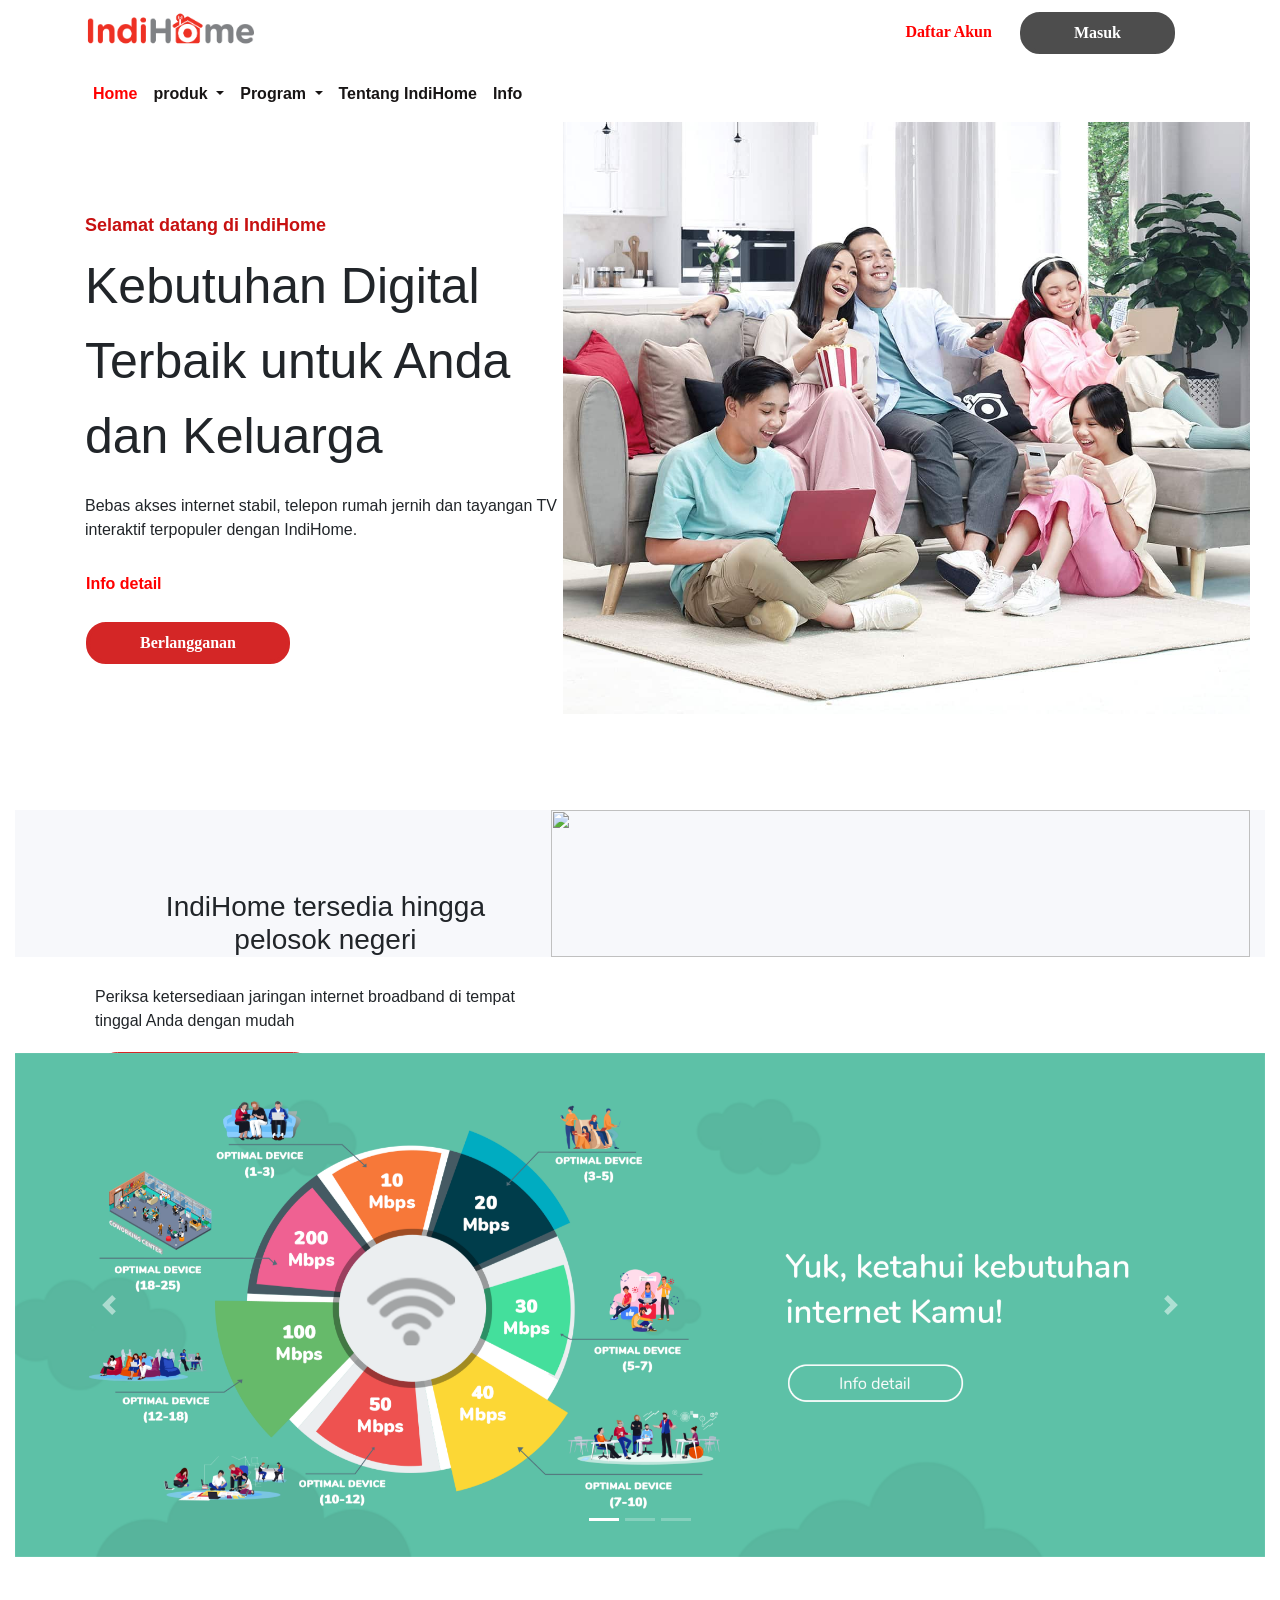
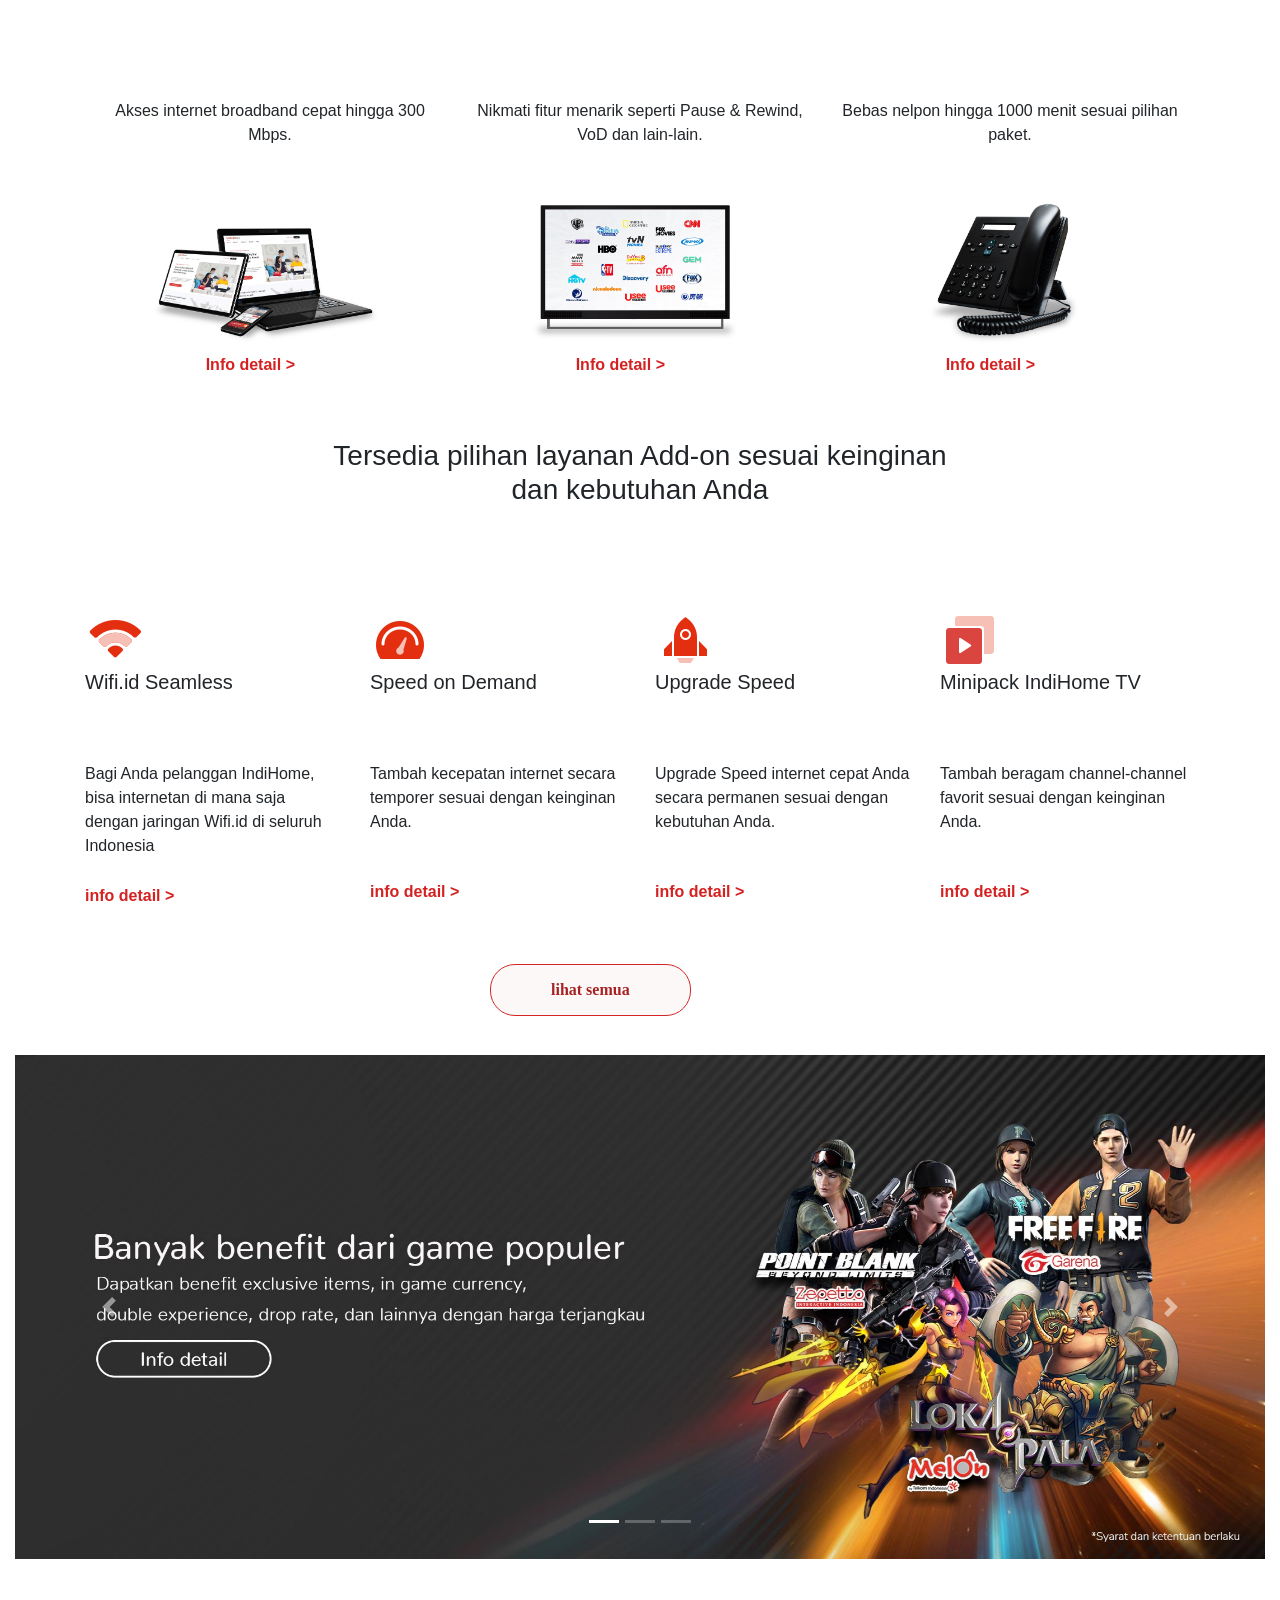
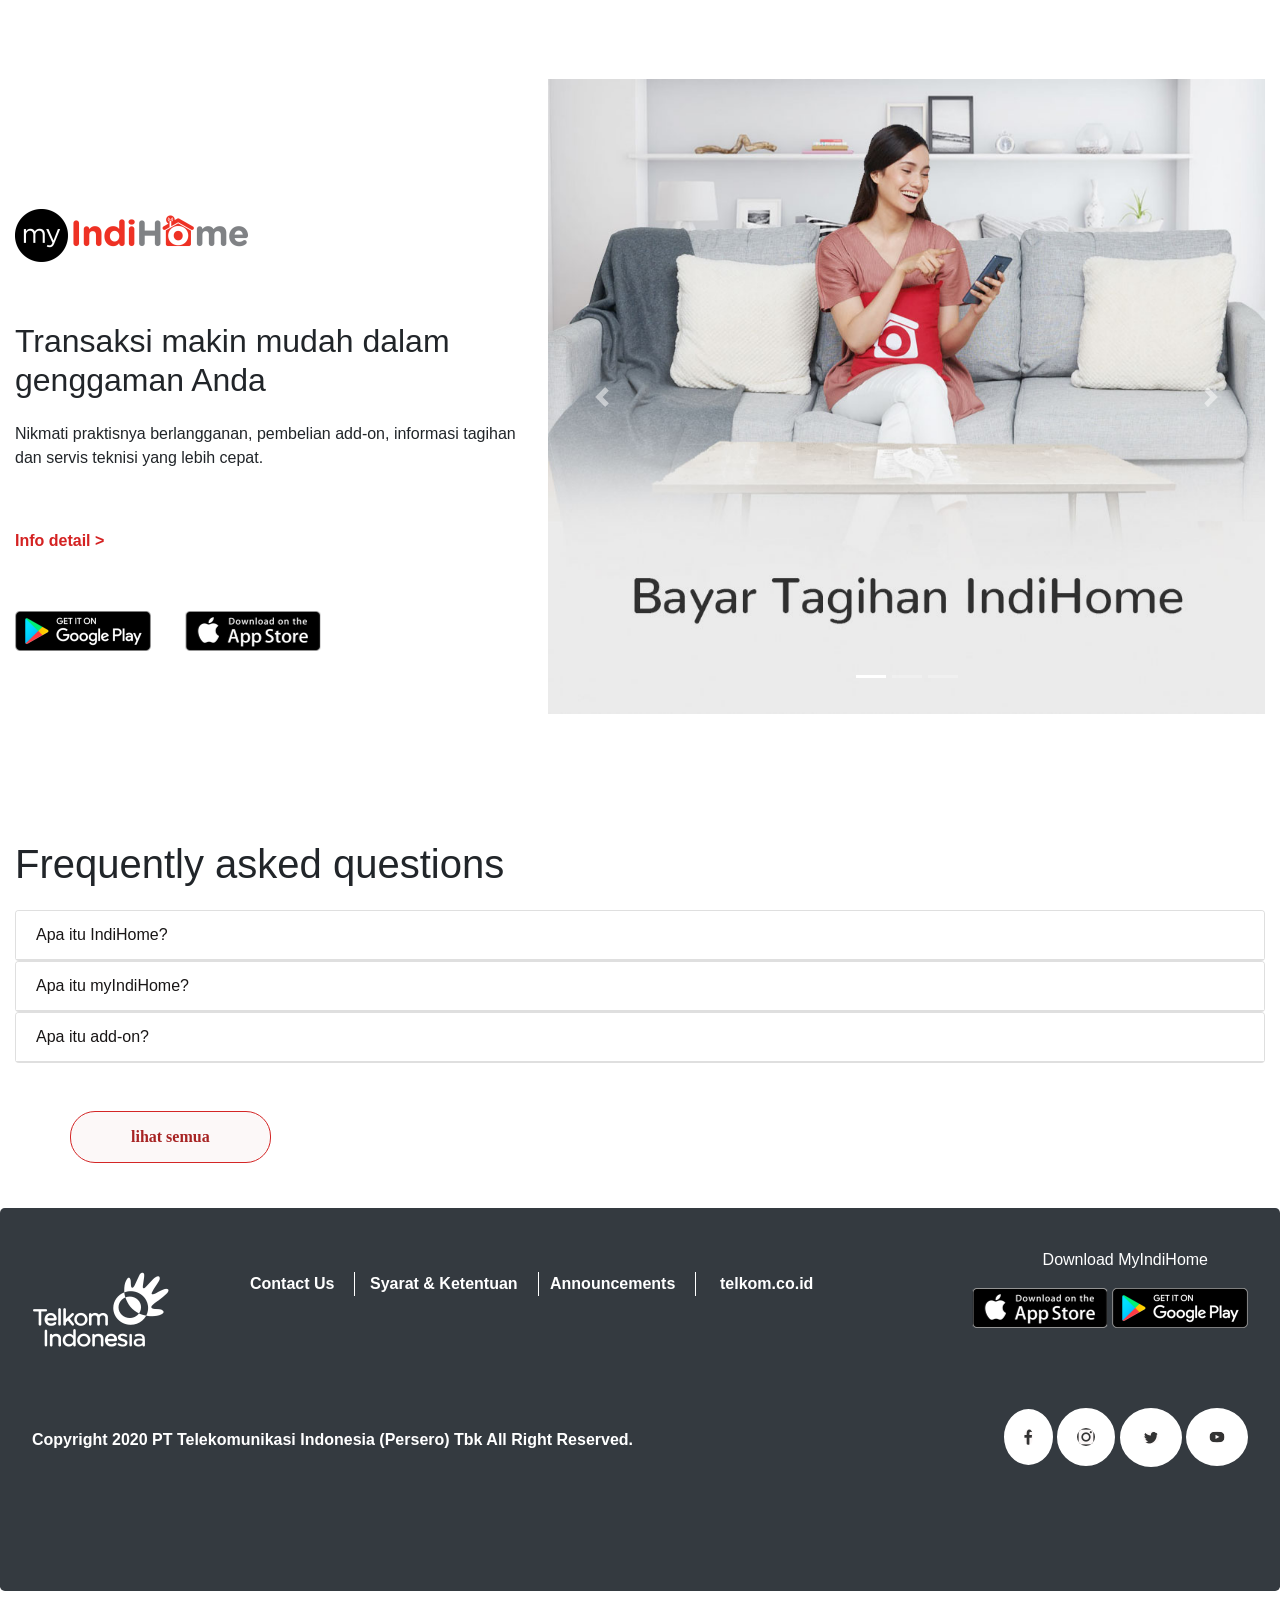
==== commit 9ddd9fd3: "add file tentang indihome adn change index" ====
--- a/index.html
+++ b/index.html
@@ -75,7 +75,7 @@
       </div>
     </li>
     <li class="nav-item">
-      <a class="nav-link" href="#" style="color:#181515; font-weight: bold;" >Bantuan</a>
+      <a class="nav-link" href="tentang_indihome.html" style="color:#181515; font-weight: bold;" >Tentang IndiHome</a>
     </li>
     <li class="nav-item">
       <a class="nav-link" href="#" style="color:#181515; font-weight: bold;">Info</a>
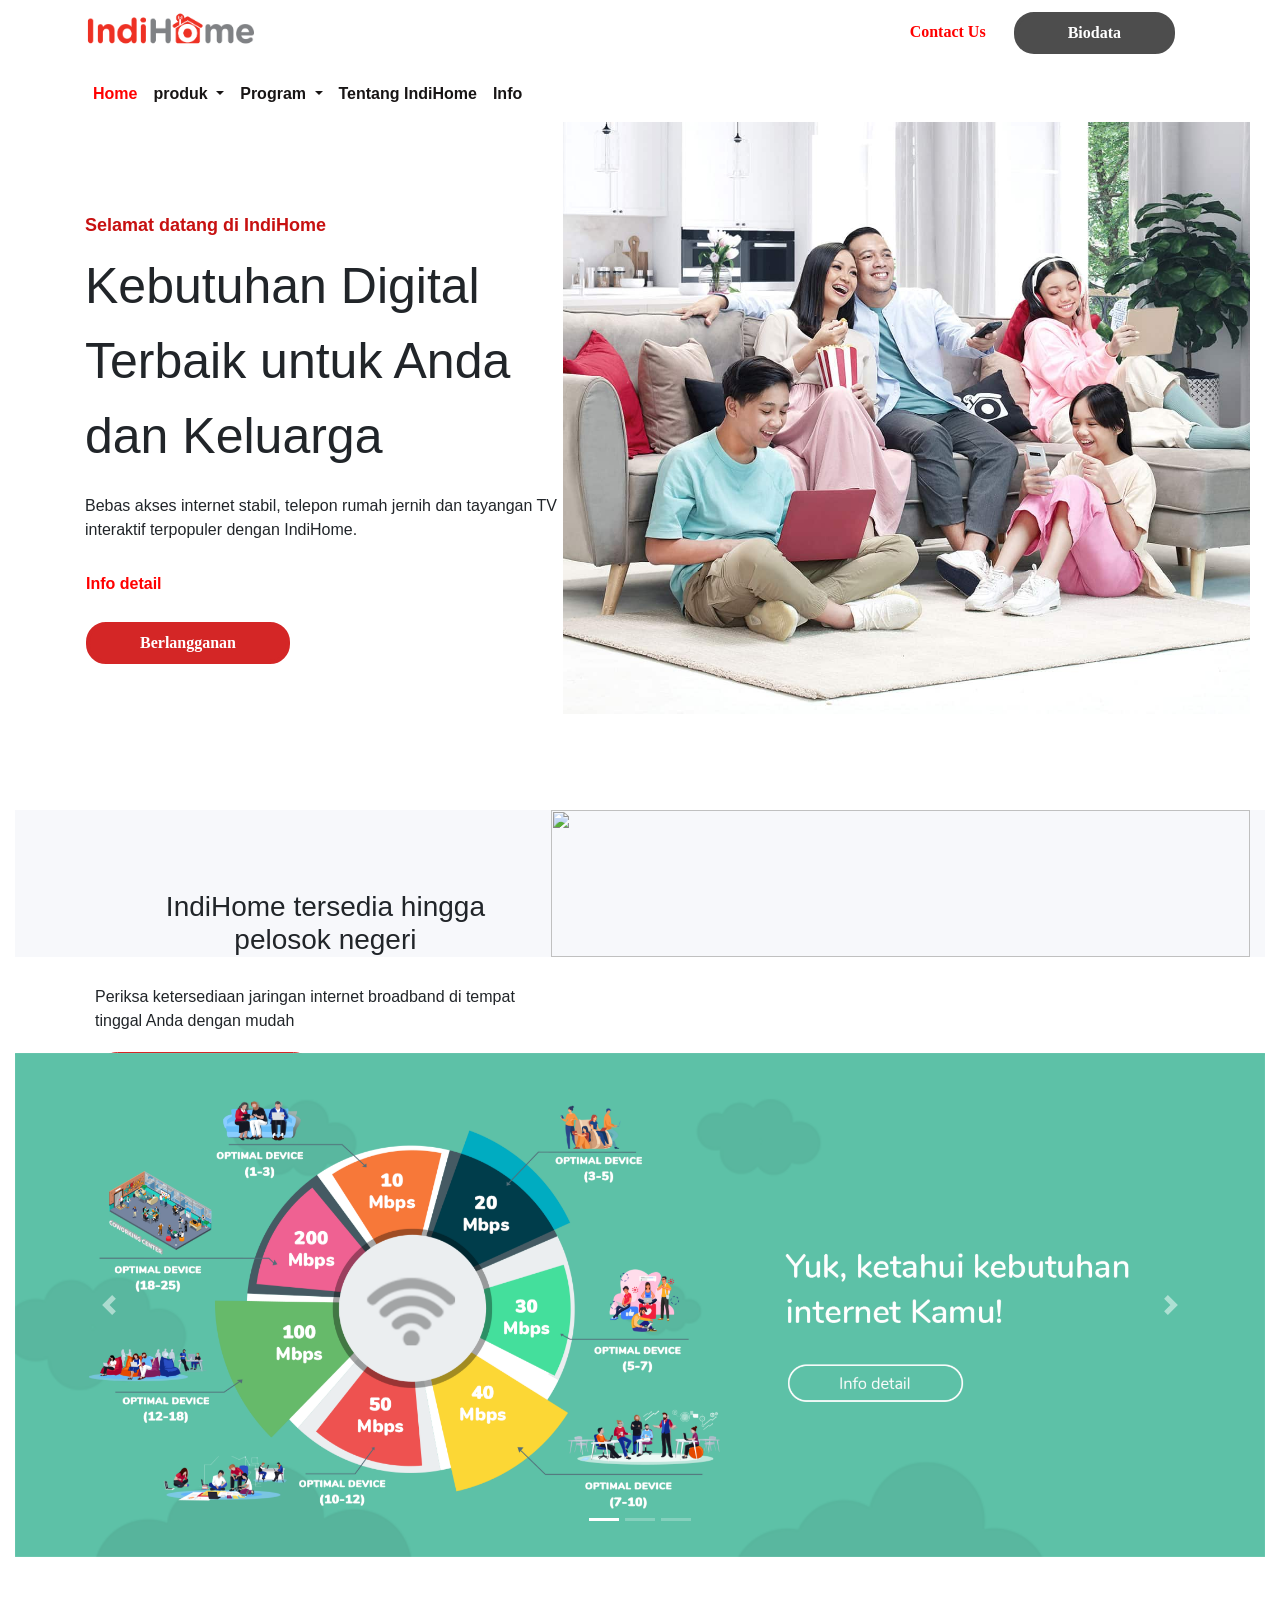
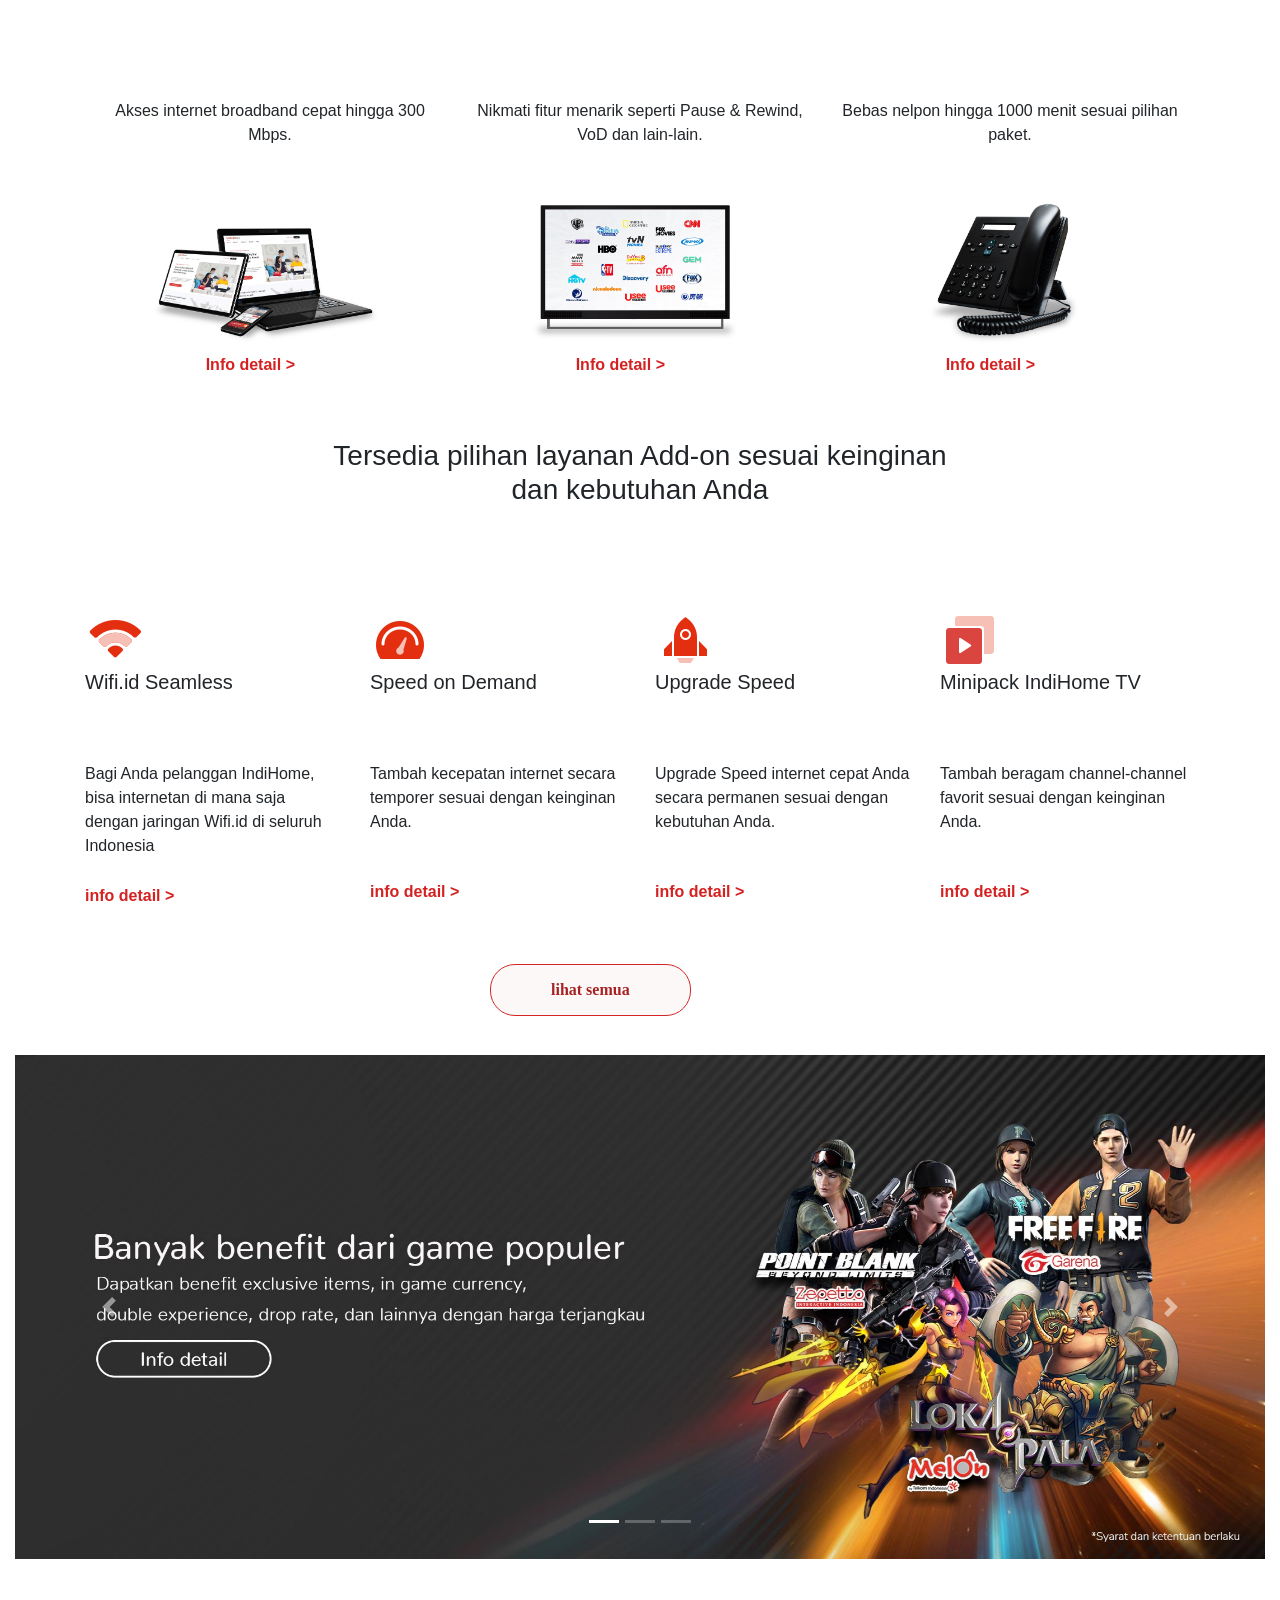
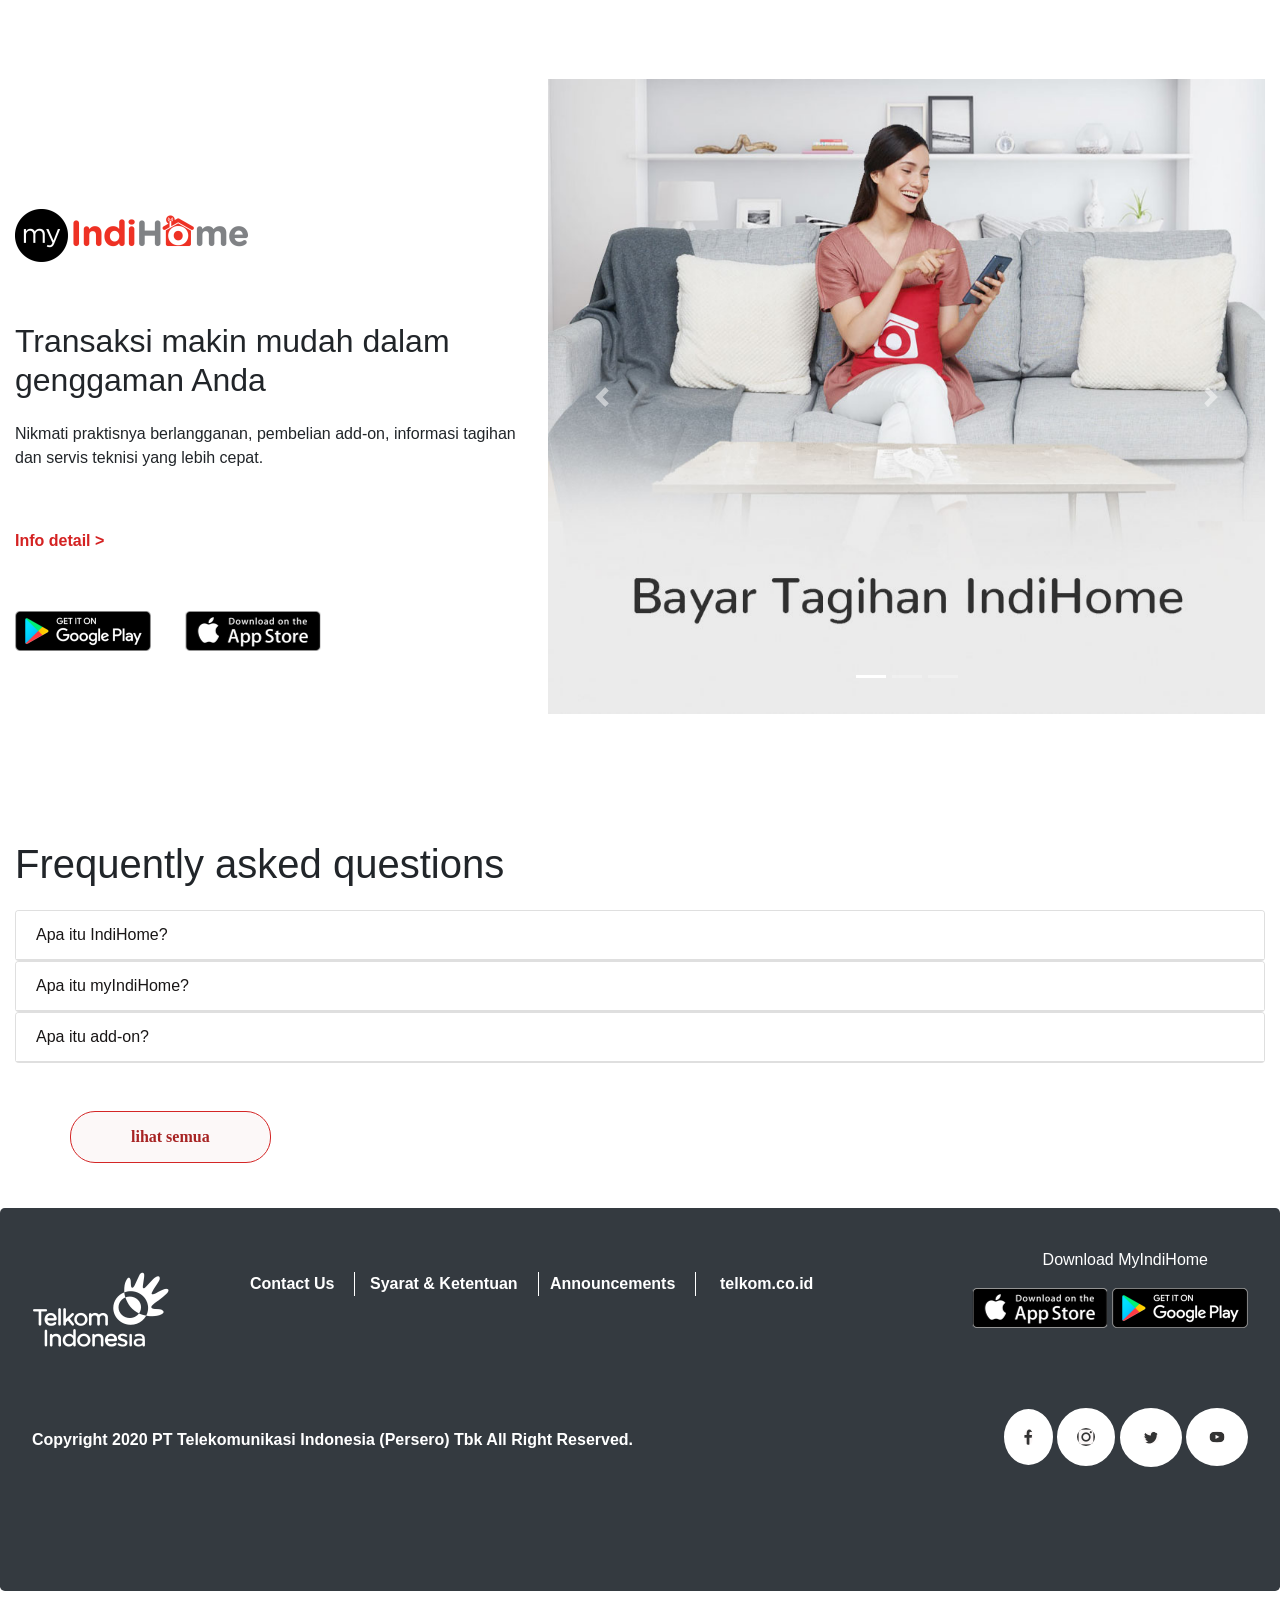
==== commit f4b6b717: "add semua" ====
--- a/index.html
+++ b/index.html
@@ -25,10 +25,10 @@
       <div class="collapse navbar-collapse" id="navbarsExampleDefault">
           <ul class="navbar-nav ml-auto">
               <li class="nav-item active">
-                  <a class="nav-link " href="#" id="daftar_akun" >Daftar Akun</a>
+                <a class="nav-link " href="contact_us.html" id="daftar_akun" >Contact Us</a>
               </li>
               <li class="nav-item">
-                  <a class="nav-link" href="#" id="masuk" >Masuk</a>
+                <a class="nav-link" href="biodata.html" id="masuk" >Biodata</a>
               </li>
           </ul>
       </div>
@@ -39,7 +39,7 @@
 <div class="container">
   <ul class="navbar-nav">
     <li class="nav-item">
-      <a class="nav-link" href="#" id="home">Home</a>
+      <a class="nav-link" href="index.html" id="home">Home</a>
     </li>
 
     <!-- Dropdown -->
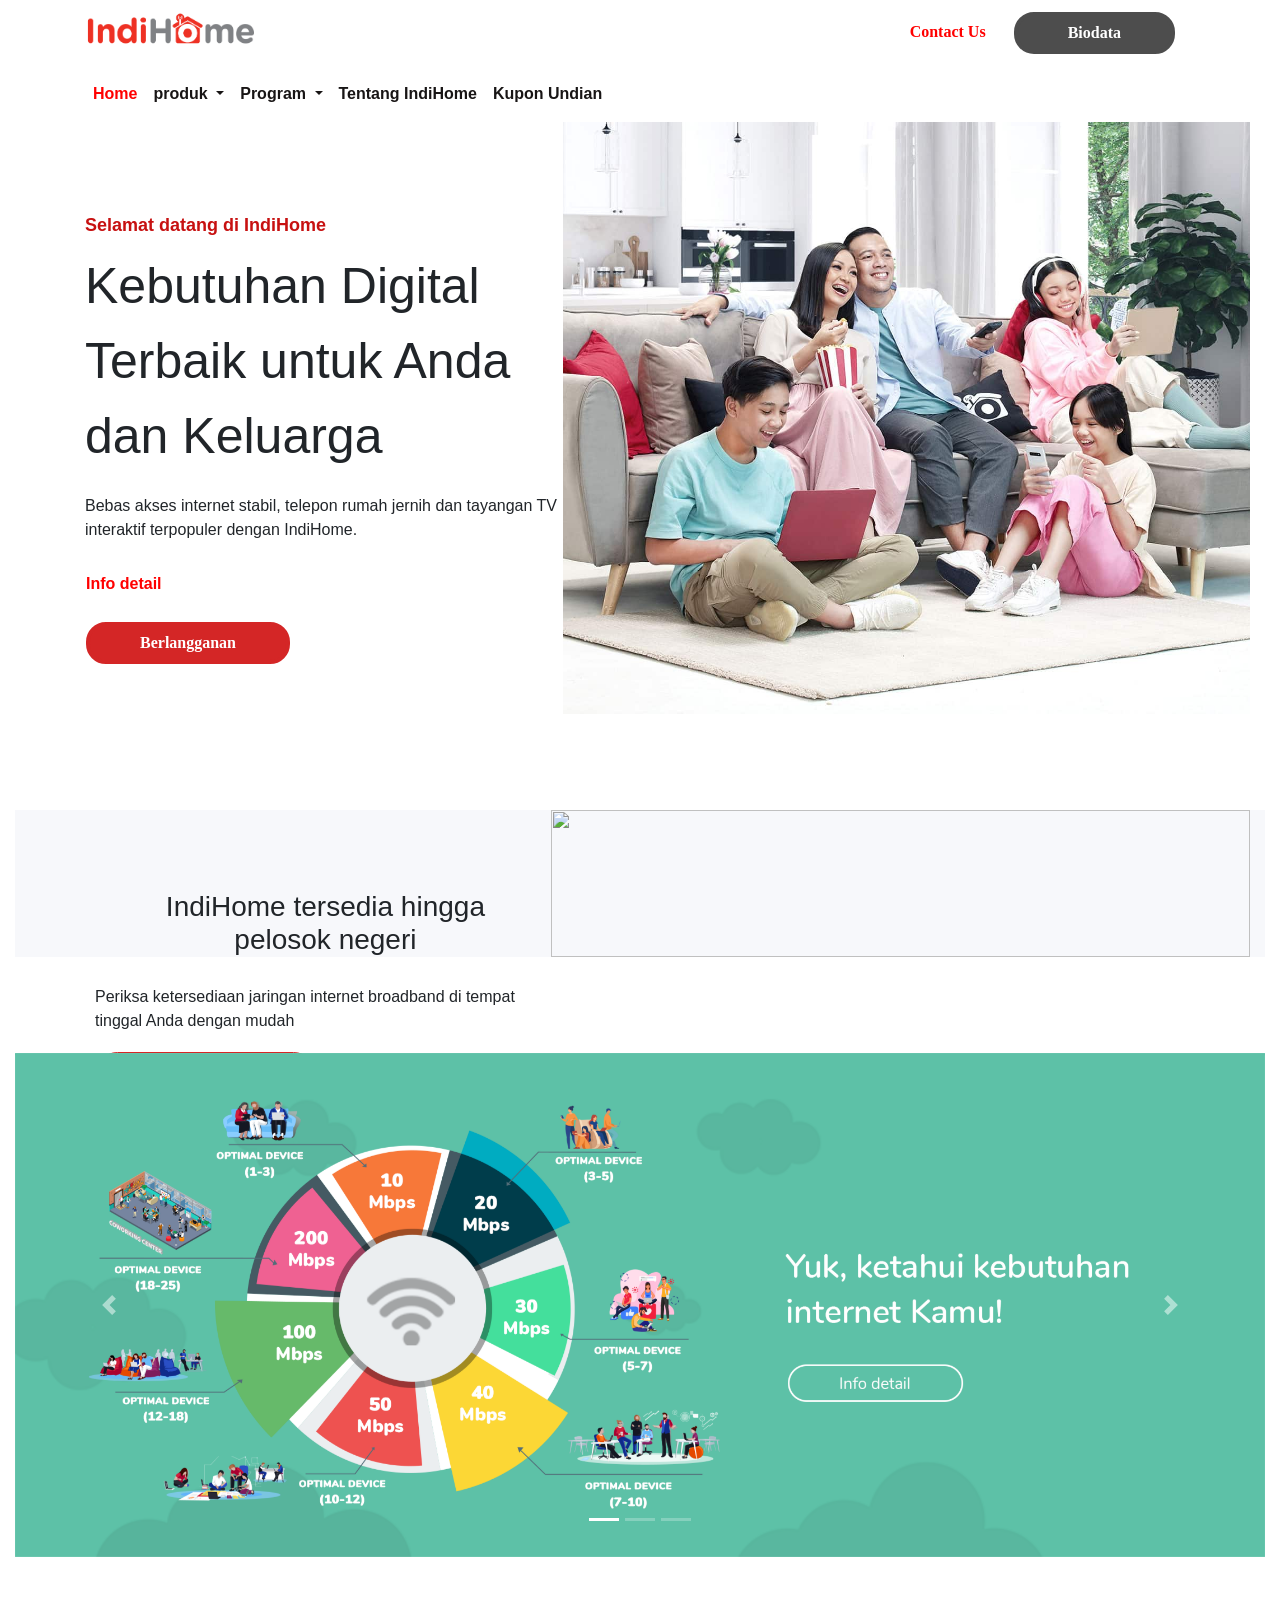
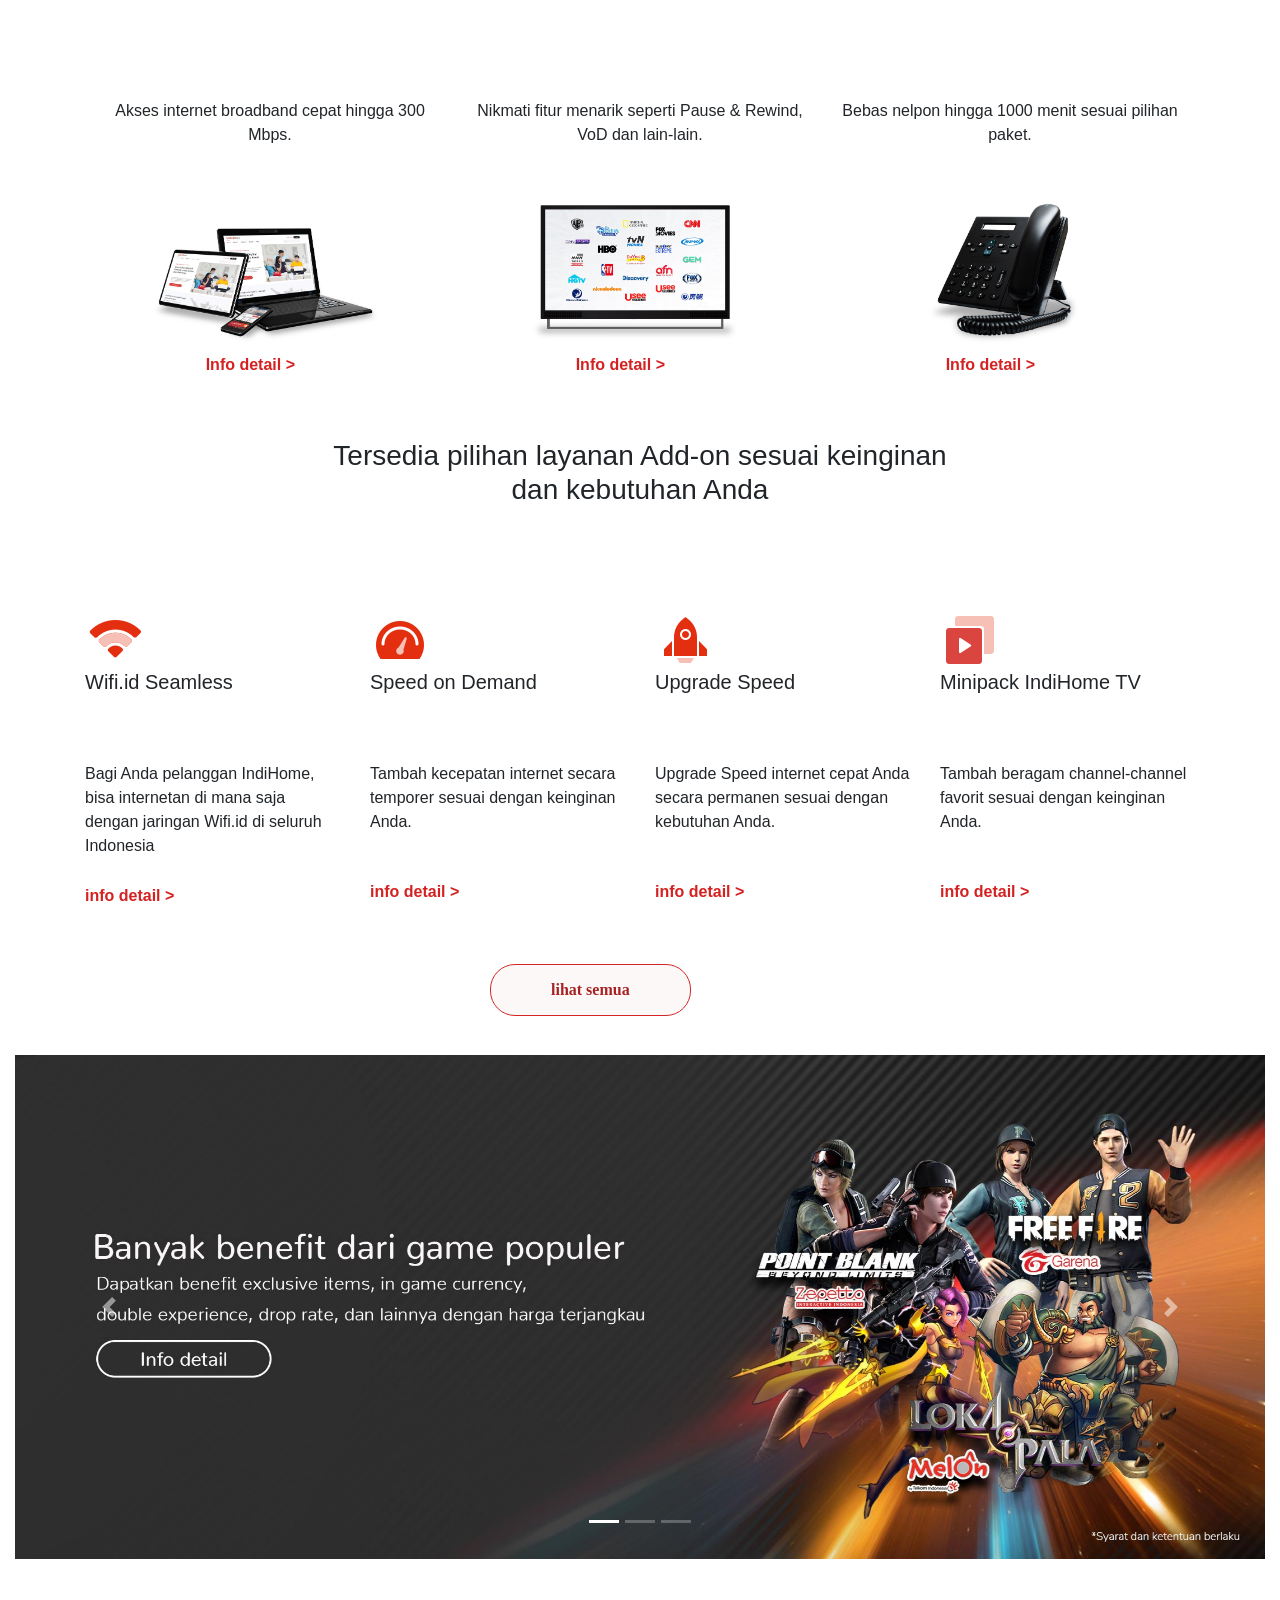
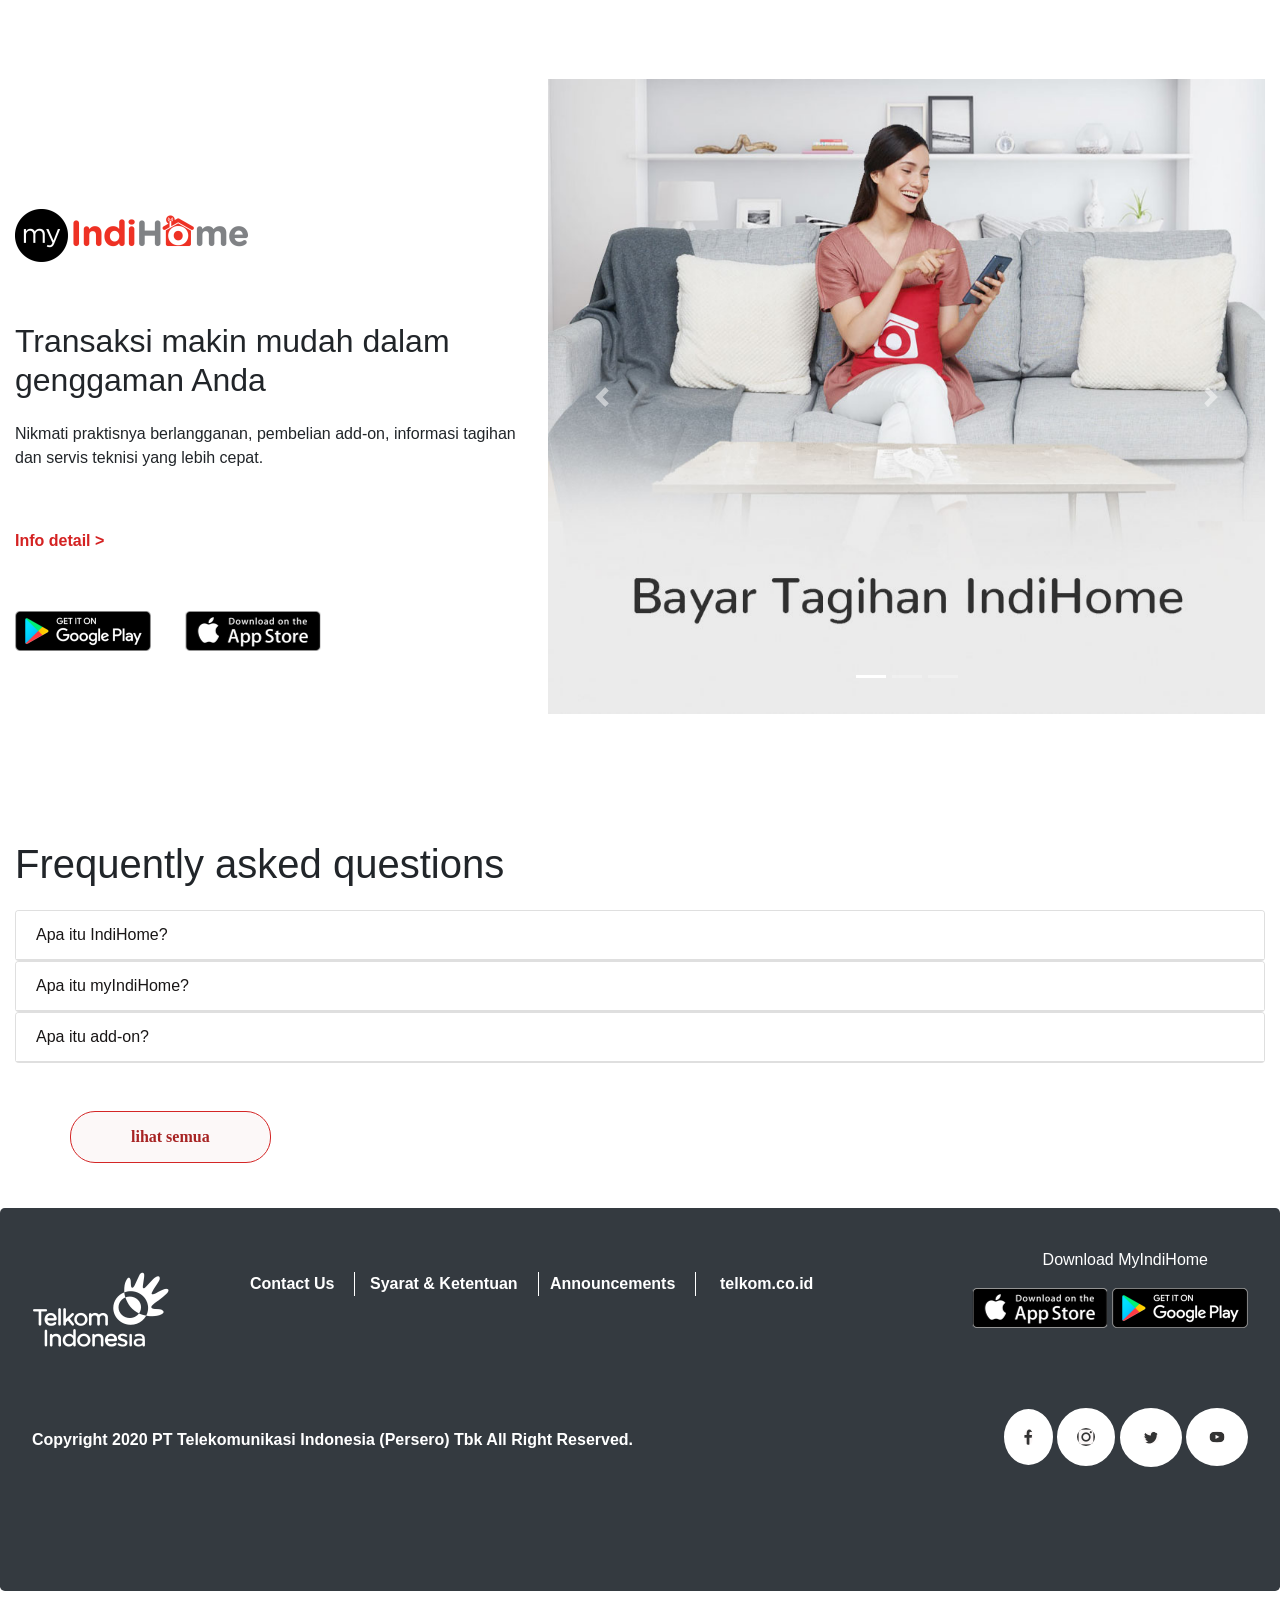
==== commit fdb3540c: "mengubah final" ====
--- a/index.html
+++ b/index.html
@@ -78,7 +78,7 @@
       <a class="nav-link" href="tentang_indihome.html" style="color:#181515; font-weight: bold;" >Tentang IndiHome</a>
     </li>
     <li class="nav-item">
-      <a class="nav-link" href="#" style="color:#181515; font-weight: bold;">Info</a>
+      <a class="nav-link" href="kupon_undian.html" style="color:#181515; font-weight: bold;">Kupon Undian</a>
     </li>
   </ul>
 </div>
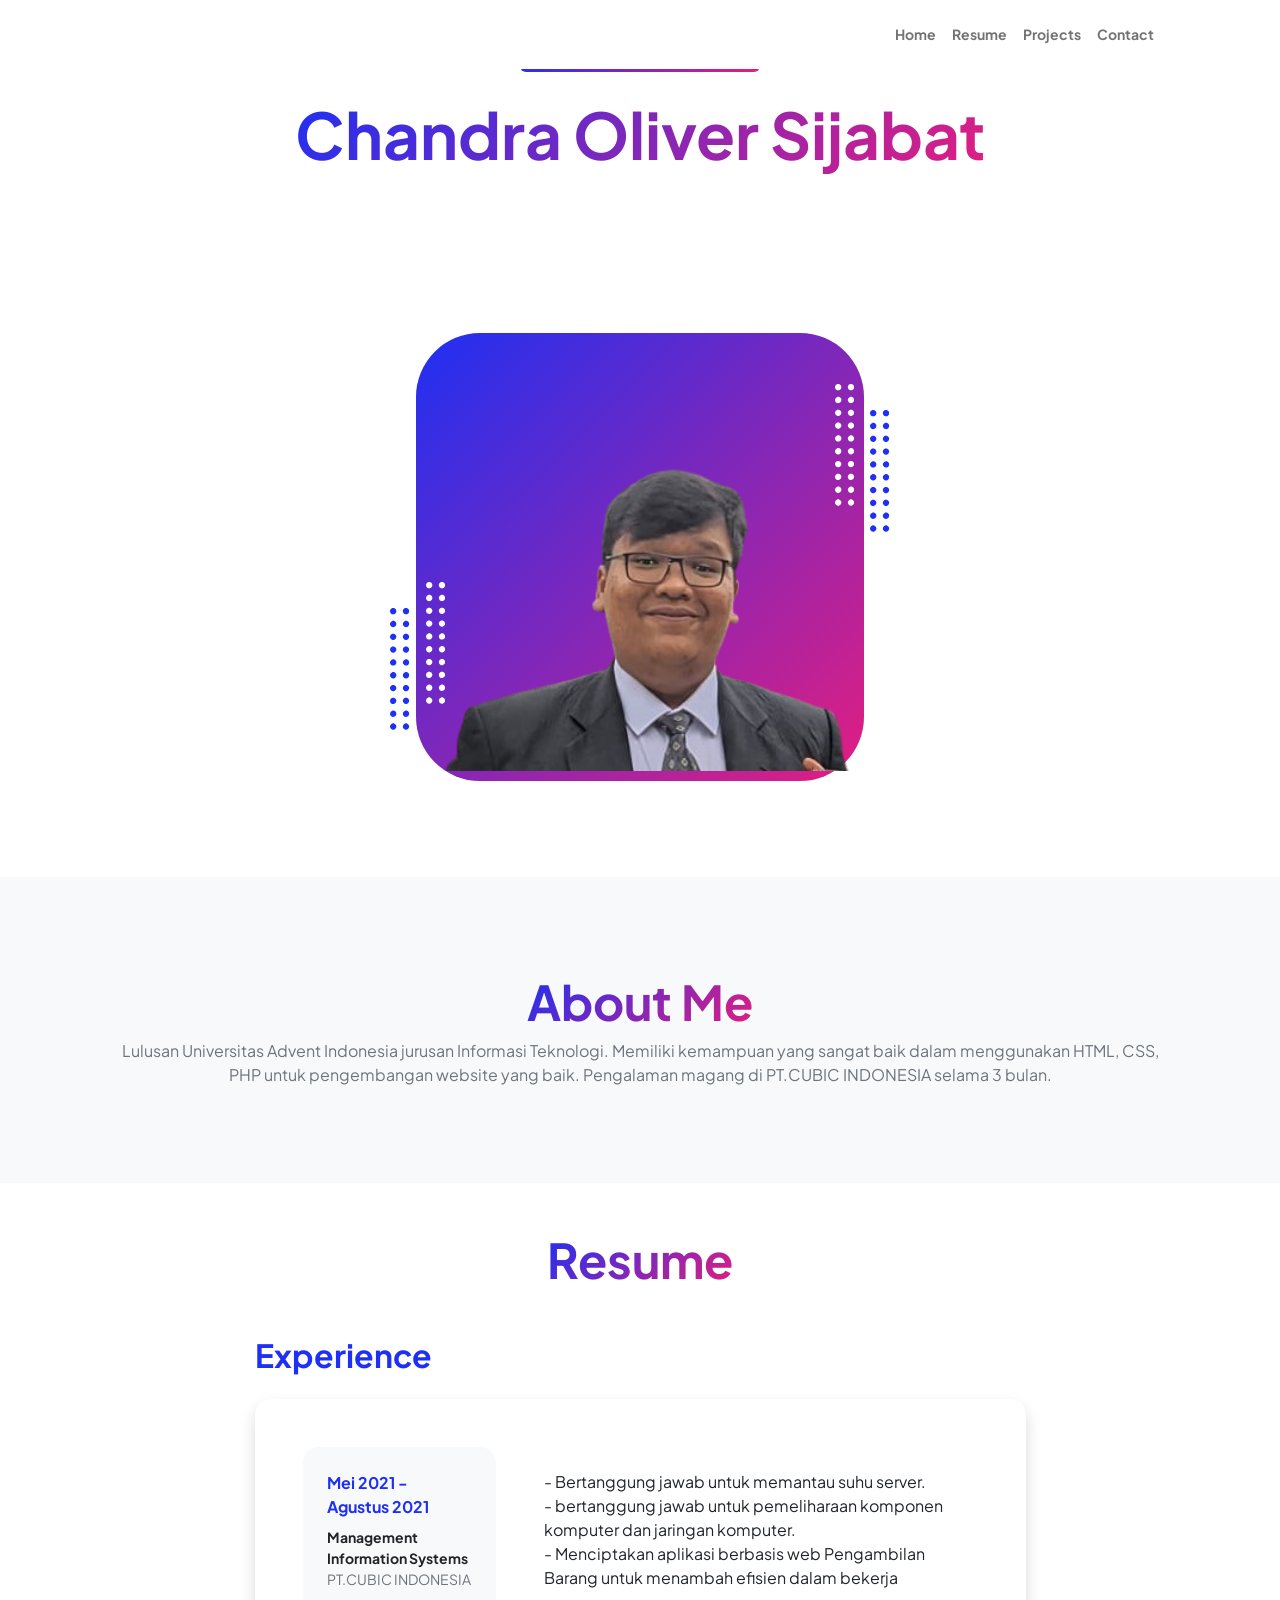
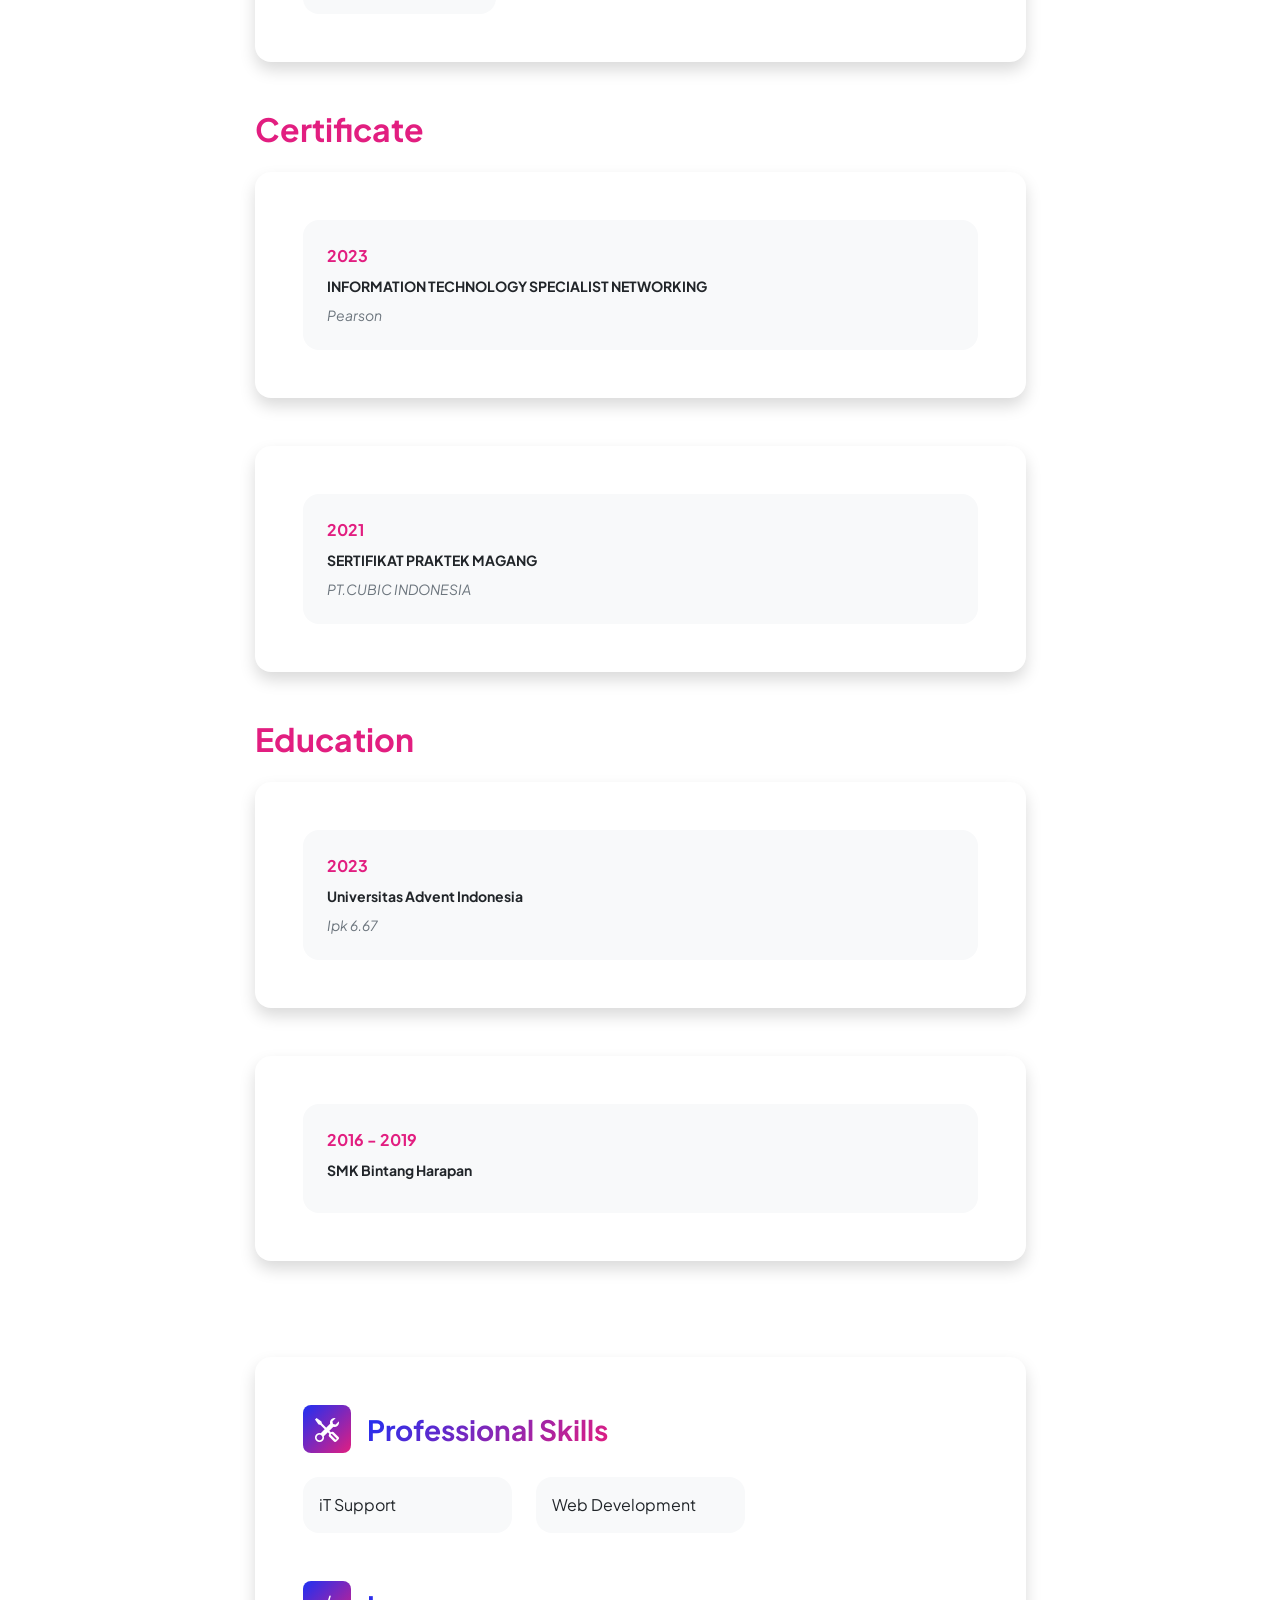
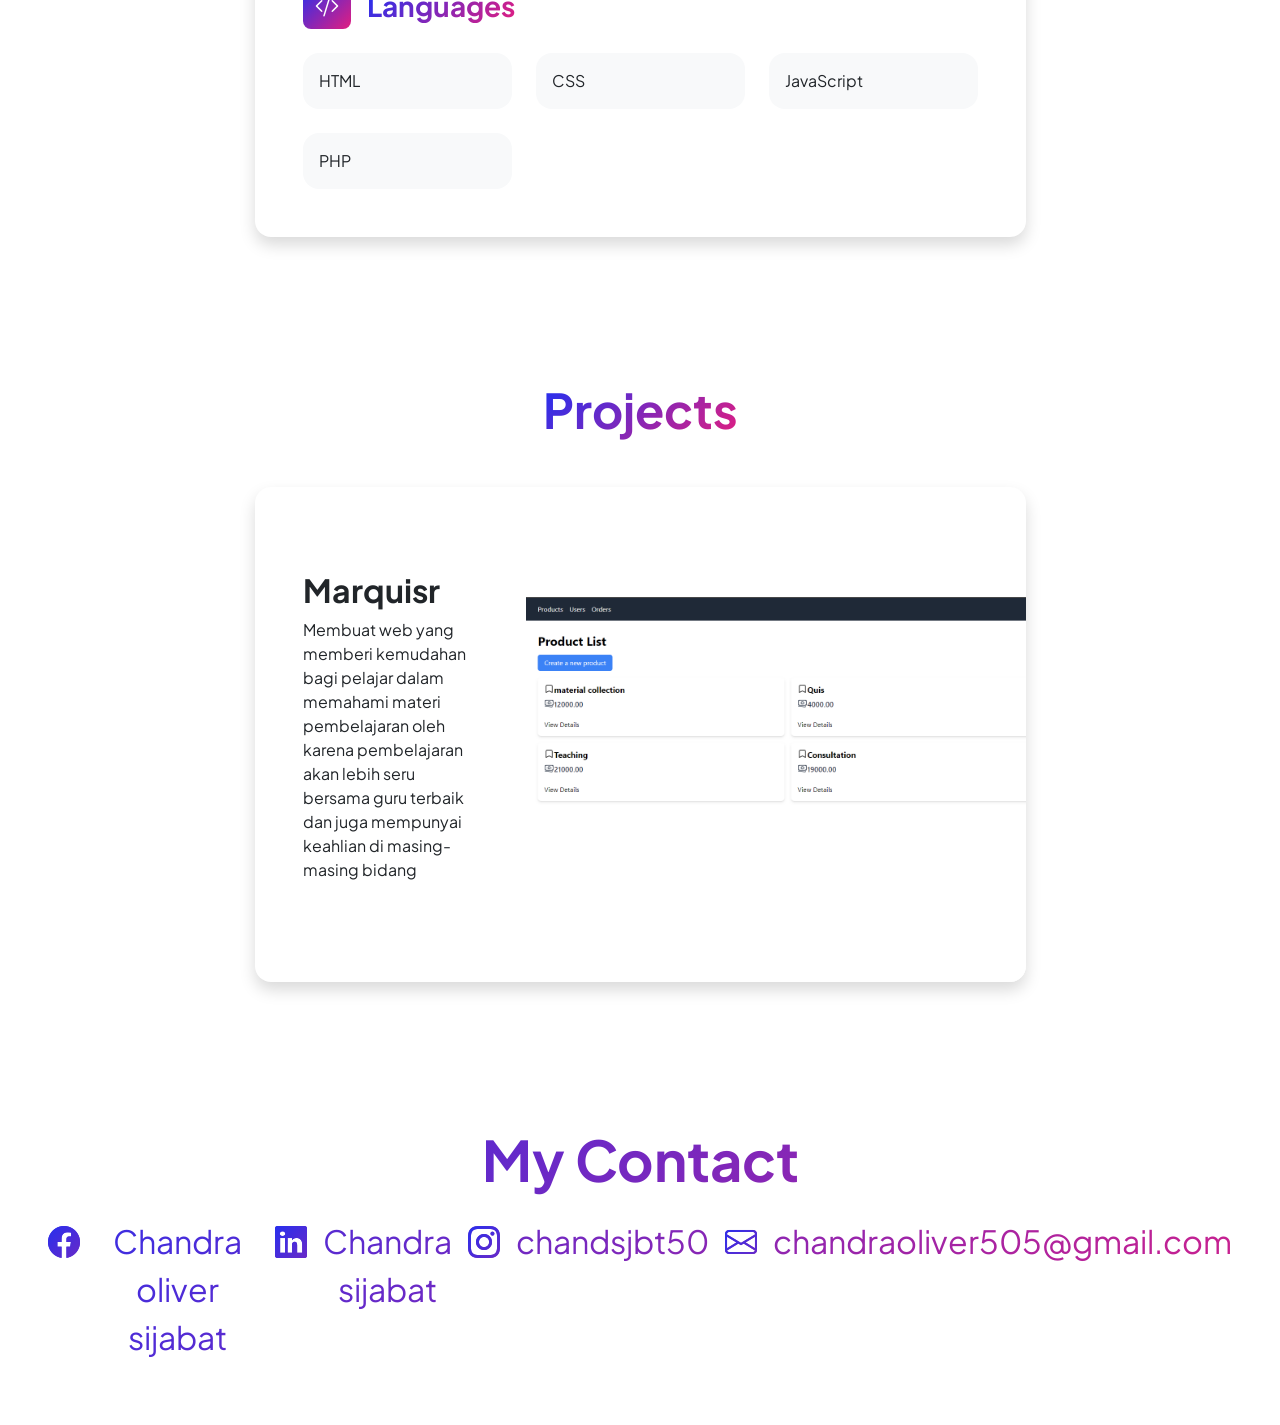
==== commit 61af591e: "Add files via upload" ====
--- a/index.html
+++ b/index.html
@@ -1,397 +1,661 @@
 <!DOCTYPE html>
 <html lang="en">
+
 <head>
-  <meta charset="UTF-8">
-  <meta name="viewport" content="width=device-width, initial-scale=1.0">
-  <link rel="stylesheet" href="index.css">
-  <link rel="stylesheet" href="https://maxcdn.bootstrapcdn.com/bootstrap/4.5.2/css/bootstrap.min.css">
-  <script src="https://ajax.googleapis.com/ajax/libs/jquery/3.5.1/jquery.min.js"></script>
-  <script src="https://cdnjs.cloudflare.com/ajax/libs/popper.js/1.16.0/umd/popper.min.js"></script>
-  <script src="https://maxcdn.bootstrapcdn.com/bootstrap/4.5.2/js/bootstrap.min.js"></script>
-  <link href="//maxcdn.bootstrapcdn.com/bootstrap/4.0.0/css/bootstrap.min.css" rel="stylesheet" id="bootstrap-css">
-<script src="//maxcdn.bootstrapcdn.com/bootstrap/4.0.0/js/bootstrap.min.js"></script>
-<script src="//code.jquery.com/jquery-1.11.1.min.js"></script>
-  <title>Indihome</title>
+  <meta charset="utf-8" />
+  <meta name="viewport" content="width=device-width, initial-scale=1, shrink-to-fit=no" />
+  <meta name="description" content="" />
+  <meta name="author" content="" />
+  <title>Portofolio - Chandra Oliver Sijabat</title>
+  <!-- Favicon-->
+  <link rel="icon" type="image/x-icon" href="assets/favicon.ico" />
+  <!-- Custom Google font-->
+  <link rel="preconnect" href="https://fonts.googleapis.com" />
+  <link rel="preconnect" href="https://fonts.gstatic.com" crossorigin />
+  <link
+    href="https://fonts.googleapis.com/css2?family=Plus+Jakarta+Sans:wght@100;200;300;400;500;600;700;800;900&amp;display=swap"
+    rel="stylesheet" />
+  <!-- Bootstrap icons-->
+  <link href="https://cdn.jsdelivr.net/npm/bootstrap-icons@1.8.1/font/bootstrap-icons.css" rel="stylesheet" />
+  <!-- Core theme CSS (includes Bootstrap)-->
+  <link href="css/styles.css" rel="stylesheet" />
 </head>
-<body>
 
- <div class="sticky-top">
-<nav class="navbar navbar-expand-md bg-white" >
-  <div class="container">
-      <img src="logo indihome.png" style="height: 50px;">
-      <button class="navbar-toggler" type="button" data-toggle="collapse" data-target="#navbarsExampleDefault" aria-controls="navbarsExampleDefault" aria-expanded="false" aria-label="Toggle navigation">
+<body class="d-flex flex-column h-100">
+  <main class="flex-shrink-0">
+    <!-- Navigation-->
+    <nav class="navbar fixed-top navbar-expand-lg navbar-light bg-white py-3">
+      <div class="container px-5">
+        <button class="navbar-toggler" type="button" data-bs-toggle="collapse" data-bs-target="#navbarSupportedContent"
+          aria-controls="navbarSupportedContent" aria-expanded="false" aria-label="Toggle navigation">
           <span class="navbar-toggler-icon"></span>
-      </button>
-      <div class="collapse navbar-collapse" id="navbarsExampleDefault">
-          <ul class="navbar-nav ml-auto">
-              <li class="nav-item active">
-                <a class="nav-link " href="contact_us.html" id="daftar_akun" >Contact Us</a>
-              </li>
-              <li class="nav-item">
-                <a class="nav-link" href="biodata.html" id="masuk" >Biodata</a>
-              </li>
+        </button>
+        <div class="collapse navbar-collapse" id="navbarSupportedContent">
+          <ul class="navbar-nav ms-auto mb-2 mb-lg-0 small fw-bolder">
+            <li class="nav-item">
+              <a class="nav-link" href="#section4">Home</a>
+            </li>
+            <li class="nav-item">
+              <a class="nav-link" href="#section1">Resume</a>
+            </li>
+            <li class="nav-item">
+              <a class="nav-link" href="#section2">Projects</a>
+            </li>
+            <li class="nav-item">
+              <a class="nav-link" href="#section3">Contact</a>
+            </li>
           </ul>
+        </div>
+      </div>
+    </nav>
+    <!-- Header-->
+    <header class="py-5">
+      <div class="container px-5 pb-5" id="section4">
+        <div class="row gx-5 align-items-center">
+          <div class="col-xxl-5">
+            <!-- Header text content-->
+            <div class="text-center text-xxl-start">
+              <div class="badge bg-gradient-primary-to-secondary text-white mb-4">
+                <div class="text-uppercase">Website Development , IT Support</div>
+              </div>
+
+              <h1 class="display-3 fw-bolder mb-5">
+                <span class="text-gradient d-inline">Chandra Oliver Sijabat</span>
+              </h1>
+            </div>
+          </div>
+          <div class="col-xxl-7">
+            <!-- Header profile picture-->
+            <div class="d-flex justify-content-center mt-5 mt-xxl-0">
+              <div class="profile bg-gradient-primary-to-secondary">
+                <!-- TIP: For best results, use a photo with a transparent background like the demo example below-->
+                <!-- Watch a tutorial on how to do this on YouTube (link)-->
+                <img class="profile-img" style="bottom: 10px" src="assets/profile.png" alt="..." />
+                <div class="dots-1">
+                  <!-- SVG Dots-->
+                  <svg version="1.1" xmlns="http://www.w3.org/2000/svg" xmlns:xlink="http://www.w3.org/1999/xlink"
+                    x="0px" y="0px" viewBox="0 0 191.6 1215.4" style="enable-background: new 0 0 191.6 1215.4"
+                    xml:space="preserve">
+                    <g transform="translate(0.000000,1280.000000) scale(0.100000,-0.100000)">
+                      <path
+                        d="M227.7,12788.6c-105-35-200-141-222-248c-43-206,163-412,369-369c155,32,275,190,260,339c-11,105-90,213-190,262        C383.7,12801.6,289.7,12808.6,227.7,12788.6z">
+                      </path>
+                      <path
+                        d="M1507.7,12788.6c-151-50-253-216-222-362c25-119,136-230,254-255c194-41,395,142,375,339c-11,105-90,213-190,262        C1663.7,12801.6,1569.7,12808.6,1507.7,12788.6z">
+                      </path>
+                      <path
+                        d="M227.7,11508.6c-105-35-200-141-222-248c-43-206,163-412,369-369c155,32,275,190,260,339c-11,105-90,213-190,262        C383.7,11521.6,289.7,11528.6,227.7,11508.6z">
+                      </path>
+                      <path
+                        d="M1507.7,11508.6c-151-50-253-216-222-362c25-119,136-230,254-255c194-41,395,142,375,339c-11,105-90,213-190,262        C1663.7,11521.6,1569.7,11528.6,1507.7,11508.6z">
+                      </path>
+                      <path
+                        d="M227.7,10228.6c-105-35-200-141-222-248c-43-206,163-412,369-369c155,32,275,190,260,339c-11,105-90,213-190,262        C383.7,10241.6,289.7,10248.6,227.7,10228.6z">
+                      </path>
+                      <path
+                        d="M1507.7,10228.6c-105-35-200-141-222-248c-43-206,163-412,369-369c155,32,275,190,260,339c-11,105-90,213-190,262        C1663.7,10241.6,1569.7,10248.6,1507.7,10228.6z">
+                      </path>
+                      <path
+                        d="M227.7,8948.6c-105-35-200-141-222-248c-43-206,163-412,369-369c155,32,275,190,260,339c-11,105-90,213-190,262        C383.7,8961.6,289.7,8968.6,227.7,8948.6z">
+                      </path>
+                      <path
+                        d="M1507.7,8948.6c-105-35-200-141-222-248c-43-206,163-412,369-369c155,32,275,190,260,339c-11,105-90,213-190,262        C1663.7,8961.6,1569.7,8968.6,1507.7,8948.6z">
+                      </path>
+                      <path
+                        d="M227.7,7668.6c-105-35-200-141-222-248c-43-206,163-412,369-369c155,32,275,190,260,339c-11,105-90,213-190,262        C383.7,7681.6,289.7,7688.6,227.7,7668.6z">
+                      </path>
+                      <path
+                        d="M1507.7,7668.6c-105-35-200-141-222-248c-43-206,163-412,369-369c155,32,275,190,260,339c-11,105-90,213-190,262        C1663.7,7681.6,1569.7,7688.6,1507.7,7668.6z">
+                      </path>
+                      <path
+                        d="M227.7,6388.6c-105-35-200-141-222-248c-43-206,163-412,369-369c155,32,275,190,260,339c-11,105-90,213-190,262        C383.7,6401.6,289.7,6408.6,227.7,6388.6z">
+                      </path>
+                      <path
+                        d="M1507.7,6388.6c-105-35-200-141-222-248c-43-206,163-412,369-369c155,32,275,190,260,339c-11,105-90,213-190,262        C1663.7,6401.6,1569.7,6408.6,1507.7,6388.6z">
+                      </path>
+                      <path
+                        d="M227.7,5108.6c-105-35-200-141-222-248c-43-206,163-412,369-369c155,32,275,190,260,339c-11,105-90,213-190,262        C383.7,5121.6,289.7,5128.6,227.7,5108.6z">
+                      </path>
+                      <path
+                        d="M1507.7,5108.6c-105-35-200-141-222-248c-43-206,163-412,369-369c155,32,275,190,260,339c-11,105-90,213-190,262        C1663.7,5121.6,1569.7,5128.6,1507.7,5108.6z">
+                      </path>
+                      <path
+                        d="M227.7,3828.6c-105-35-200-141-222-248c-43-206,163-412,369-369c155,32,275,190,260,339c-11,105-90,213-190,262        C383.7,3841.6,289.7,3848.6,227.7,3828.6z">
+                      </path>
+                      <path
+                        d="M1507.7,3828.6c-105-35-200-141-222-248c-43-206,163-412,369-369c155,32,275,190,260,339c-11,105-90,213-190,262        C1663.7,3841.6,1569.7,3848.6,1507.7,3828.6z">
+                      </path>
+                      <path
+                        d="M227.7,2548.6c-105-35-200-141-222-248c-43-206,163-412,369-369c155,32,275,190,260,339c-11,105-90,213-190,262        C383.7,2561.6,289.7,2568.6,227.7,2548.6z">
+                      </path>
+                      <path
+                        d="M1507.7,2548.6c-105-35-200-141-222-248c-43-206,163-412,369-369c155,32,275,190,260,339c-11,105-90,213-190,262        C1663.7,2561.6,1569.7,2568.6,1507.7,2548.6z">
+                      </path>
+                      <path
+                        d="M227.7,1268.6c-105-35-200-141-222-248c-43-206,163-412,369-369c155,32,275,190,260,339c-11,105-90,213-190,262        C383.7,1281.6,289.7,1288.6,227.7,1268.6z">
+                      </path>
+                      <path
+                        d="M1507.7,1268.6c-105-35-200-141-222-248c-43-206,163-412,369-369c155,32,275,190,260,339c-11,105-90,213-190,262        C1663.7,1281.6,1569.7,1288.6,1507.7,1268.6z">
+                      </path>
+                    </g>
+                  </svg>
+                  <!-- END of SVG dots-->
+                </div>
+                <div class="dots-2">
+                  <!-- SVG Dots-->
+                  <svg version="1.1" xmlns="http://www.w3.org/2000/svg" xmlns:xlink="http://www.w3.org/1999/xlink"
+                    x="0px" y="0px" viewBox="0 0 191.6 1215.4" style="enable-background: new 0 0 191.6 1215.4"
+                    xml:space="preserve">
+                    <g transform="translate(0.000000,1280.000000) scale(0.100000,-0.100000)">
+                      <path
+                        d="M227.7,12788.6c-105-35-200-141-222-248c-43-206,163-412,369-369c155,32,275,190,260,339c-11,105-90,213-190,262        C383.7,12801.6,289.7,12808.6,227.7,12788.6z">
+                      </path>
+                      <path
+                        d="M1507.7,12788.6c-151-50-253-216-222-362c25-119,136-230,254-255c194-41,395,142,375,339c-11,105-90,213-190,262        C1663.7,12801.6,1569.7,12808.6,1507.7,12788.6z">
+                      </path>
+                      <path
+                        d="M227.7,11508.6c-105-35-200-141-222-248c-43-206,163-412,369-369c155,32,275,190,260,339c-11,105-90,213-190,262        C383.7,11521.6,289.7,11528.6,227.7,11508.6z">
+                      </path>
+                      <path
+                        d="M1507.7,11508.6c-151-50-253-216-222-362c25-119,136-230,254-255c194-41,395,142,375,339c-11,105-90,213-190,262        C1663.7,11521.6,1569.7,11528.6,1507.7,11508.6z">
+                      </path>
+                      <path
+                        d="M227.7,10228.6c-105-35-200-141-222-248c-43-206,163-412,369-369c155,32,275,190,260,339c-11,105-90,213-190,262        C383.7,10241.6,289.7,10248.6,227.7,10228.6z">
+                      </path>
+                      <path
+                        d="M1507.7,10228.6c-105-35-200-141-222-248c-43-206,163-412,369-369c155,32,275,190,260,339c-11,105-90,213-190,262        C1663.7,10241.6,1569.7,10248.6,1507.7,10228.6z">
+                      </path>
+                      <path
+                        d="M227.7,8948.6c-105-35-200-141-222-248c-43-206,163-412,369-369c155,32,275,190,260,339c-11,105-90,213-190,262        C383.7,8961.6,289.7,8968.6,227.7,8948.6z">
+                      </path>
+                      <path
+                        d="M1507.7,8948.6c-105-35-200-141-222-248c-43-206,163-412,369-369c155,32,275,190,260,339c-11,105-90,213-190,262        C1663.7,8961.6,1569.7,8968.6,1507.7,8948.6z">
+                      </path>
+                      <path
+                        d="M227.7,7668.6c-105-35-200-141-222-248c-43-206,163-412,369-369c155,32,275,190,260,339c-11,105-90,213-190,262        C383.7,7681.6,289.7,7688.6,227.7,7668.6z">
+                      </path>
+                      <path
+                        d="M1507.7,7668.6c-105-35-200-141-222-248c-43-206,163-412,369-369c155,32,275,190,260,339c-11,105-90,213-190,262        C1663.7,7681.6,1569.7,7688.6,1507.7,7668.6z">
+                      </path>
+                      <path
+                        d="M227.7,6388.6c-105-35-200-141-222-248c-43-206,163-412,369-369c155,32,275,190,260,339c-11,105-90,213-190,262        C383.7,6401.6,289.7,6408.6,227.7,6388.6z">
+                      </path>
+                      <path
+                        d="M1507.7,6388.6c-105-35-200-141-222-248c-43-206,163-412,369-369c155,32,275,190,260,339c-11,105-90,213-190,262        C1663.7,6401.6,1569.7,6408.6,1507.7,6388.6z">
+                      </path>
+                      <path
+                        d="M227.7,5108.6c-105-35-200-141-222-248c-43-206,163-412,369-369c155,32,275,190,260,339c-11,105-90,213-190,262        C383.7,5121.6,289.7,5128.6,227.7,5108.6z">
+                      </path>
+                      <path
+                        d="M1507.7,5108.6c-105-35-200-141-222-248c-43-206,163-412,369-369c155,32,275,190,260,339c-11,105-90,213-190,262        C1663.7,5121.6,1569.7,5128.6,1507.7,5108.6z">
+                      </path>
+                      <path
+                        d="M227.7,3828.6c-105-35-200-141-222-248c-43-206,163-412,369-369c155,32,275,190,260,339c-11,105-90,213-190,262        C383.7,3841.6,289.7,3848.6,227.7,3828.6z">
+                      </path>
+                      <path
+                        d="M1507.7,3828.6c-105-35-200-141-222-248c-43-206,163-412,369-369c155,32,275,190,260,339c-11,105-90,213-190,262        C1663.7,3841.6,1569.7,3848.6,1507.7,3828.6z">
+                      </path>
+                      <path
+                        d="M227.7,2548.6c-105-35-200-141-222-248c-43-206,163-412,369-369c155,32,275,190,260,339c-11,105-90,213-190,262        C383.7,2561.6,289.7,2568.6,227.7,2548.6z">
+                      </path>
+                      <path
+                        d="M1507.7,2548.6c-105-35-200-141-222-248c-43-206,163-412,369-369c155,32,275,190,260,339c-11,105-90,213-190,262        C1663.7,2561.6,1569.7,2568.6,1507.7,2548.6z">
+                      </path>
+                      <path
+                        d="M227.7,1268.6c-105-35-200-141-222-248c-43-206,163-412,369-369c155,32,275,190,260,339c-11,105-90,213-190,262        C383.7,1281.6,289.7,1288.6,227.7,1268.6z">
+                      </path>
+                      <path
+                        d="M1507.7,1268.6c-105-35-200-141-222-248c-43-206,163-412,369-369c155,32,275,190,260,339c-11,105-90,213-190,262        C1663.7,1281.6,1569.7,1288.6,1507.7,1268.6z">
+                      </path>
+                    </g>
+                  </svg>
+                  <!-- END of SVG dots-->
+                </div>
+                <div class="dots-3">
+                  <!-- SVG Dots-->
+                  <svg version="1.1" xmlns="http://www.w3.org/2000/svg" xmlns:xlink="http://www.w3.org/1999/xlink"
+                    x="0px" y="0px" viewBox="0 0 191.6 1215.4" style="enable-background: new 0 0 191.6 1215.4"
+                    xml:space="preserve">
+                    <g transform="translate(0.000000,1280.000000) scale(0.100000,-0.100000)">
+                      <path
+                        d="M227.7,12788.6c-105-35-200-141-222-248c-43-206,163-412,369-369c155,32,275,190,260,339c-11,105-90,213-190,262        C383.7,12801.6,289.7,12808.6,227.7,12788.6z">
+                      </path>
+                      <path
+                        d="M1507.7,12788.6c-151-50-253-216-222-362c25-119,136-230,254-255c194-41,395,142,375,339c-11,105-90,213-190,262        C1663.7,12801.6,1569.7,12808.6,1507.7,12788.6z">
+                      </path>
+                      <path
+                        d="M227.7,11508.6c-105-35-200-141-222-248c-43-206,163-412,369-369c155,32,275,190,260,339c-11,105-90,213-190,262        C383.7,11521.6,289.7,11528.6,227.7,11508.6z">
+                      </path>
+                      <path
+                        d="M1507.7,11508.6c-151-50-253-216-222-362c25-119,136-230,254-255c194-41,395,142,375,339c-11,105-90,213-190,262        C1663.7,11521.6,1569.7,11528.6,1507.7,11508.6z">
+                      </path>
+                      <path
+                        d="M227.7,10228.6c-105-35-200-141-222-248c-43-206,163-412,369-369c155,32,275,190,260,339c-11,105-90,213-190,262        C383.7,10241.6,289.7,10248.6,227.7,10228.6z">
+                      </path>
+                      <path
+                        d="M1507.7,10228.6c-105-35-200-141-222-248c-43-206,163-412,369-369c155,32,275,190,260,339c-11,105-90,213-190,262        C1663.7,10241.6,1569.7,10248.6,1507.7,10228.6z">
+                      </path>
+                      <path
+                        d="M227.7,8948.6c-105-35-200-141-222-248c-43-206,163-412,369-369c155,32,275,190,260,339c-11,105-90,213-190,262        C383.7,8961.6,289.7,8968.6,227.7,8948.6z">
+                      </path>
+                      <path
+                        d="M1507.7,8948.6c-105-35-200-141-222-248c-43-206,163-412,369-369c155,32,275,190,260,339c-11,105-90,213-190,262        C1663.7,8961.6,1569.7,8968.6,1507.7,8948.6z">
+                      </path>
+                      <path
+                        d="M227.7,7668.6c-105-35-200-141-222-248c-43-206,163-412,369-369c155,32,275,190,260,339c-11,105-90,213-190,262        C383.7,7681.6,289.7,7688.6,227.7,7668.6z">
+                      </path>
+                      <path
+                        d="M1507.7,7668.6c-105-35-200-141-222-248c-43-206,163-412,369-369c155,32,275,190,260,339c-11,105-90,213-190,262        C1663.7,7681.6,1569.7,7688.6,1507.7,7668.6z">
+                      </path>
+                      <path
+                        d="M227.7,6388.6c-105-35-200-141-222-248c-43-206,163-412,369-369c155,32,275,190,260,339c-11,105-90,213-190,262        C383.7,6401.6,289.7,6408.6,227.7,6388.6z">
+                      </path>
+                      <path
+                        d="M1507.7,6388.6c-105-35-200-141-222-248c-43-206,163-412,369-369c155,32,275,190,260,339c-11,105-90,213-190,262        C1663.7,6401.6,1569.7,6408.6,1507.7,6388.6z">
+                      </path>
+                      <path
+                        d="M227.7,5108.6c-105-35-200-141-222-248c-43-206,163-412,369-369c155,32,275,190,260,339c-11,105-90,213-190,262        C383.7,5121.6,289.7,5128.6,227.7,5108.6z">
+                      </path>
+                      <path
+                        d="M1507.7,5108.6c-105-35-200-141-222-248c-43-206,163-412,369-369c155,32,275,190,260,339c-11,105-90,213-190,262        C1663.7,5121.6,1569.7,5128.6,1507.7,5108.6z">
+                      </path>
+                      <path
+                        d="M227.7,3828.6c-105-35-200-141-222-248c-43-206,163-412,369-369c155,32,275,190,260,339c-11,105-90,213-190,262        C383.7,3841.6,289.7,3848.6,227.7,3828.6z">
+                      </path>
+                      <path
+                        d="M1507.7,3828.6c-105-35-200-141-222-248c-43-206,163-412,369-369c155,32,275,190,260,339c-11,105-90,213-190,262        C1663.7,3841.6,1569.7,3848.6,1507.7,3828.6z">
+                      </path>
+                      <path
+                        d="M227.7,2548.6c-105-35-200-141-222-248c-43-206,163-412,369-369c155,32,275,190,260,339c-11,105-90,213-190,262        C383.7,2561.6,289.7,2568.6,227.7,2548.6z">
+                      </path>
+                      <path
+                        d="M1507.7,2548.6c-105-35-200-141-222-248c-43-206,163-412,369-369c155,32,275,190,260,339c-11,105-90,213-190,262        C1663.7,2561.6,1569.7,2568.6,1507.7,2548.6z">
+                      </path>
+                      <path
+                        d="M227.7,1268.6c-105-35-200-141-222-248c-43-206,163-412,369-369c155,32,275,190,260,339c-11,105-90,213-190,262        C383.7,1281.6,289.7,1288.6,227.7,1268.6z">
+                      </path>
+                      <path
+                        d="M1507.7,1268.6c-105-35-200-141-222-248c-43-206,163-412,369-369c155,32,275,190,260,339c-11,105-90,213-190,262        C1663.7,1281.6,1569.7,1288.6,1507.7,1268.6z">
+                      </path>
+                    </g>
+                  </svg>
+                  <!-- END of SVG dots-->
+                </div>
+                <div class="dots-4">
+                  <!-- SVG Dots-->
+                  <svg version="1.1" xmlns="http://www.w3.org/2000/svg" xmlns:xlink="http://www.w3.org/1999/xlink"
+                    x="0px" y="0px" viewBox="0 0 191.6 1215.4" style="enable-background: new 0 0 191.6 1215.4"
+                    xml:space="preserve">
+                    <g transform="translate(0.000000,1280.000000) scale(0.100000,-0.100000)">
+                      <path
+                        d="M227.7,12788.6c-105-35-200-141-222-248c-43-206,163-412,369-369c155,32,275,190,260,339c-11,105-90,213-190,262        C383.7,12801.6,289.7,12808.6,227.7,12788.6z">
+                      </path>
+                      <path
+                        d="M1507.7,12788.6c-151-50-253-216-222-362c25-119,136-230,254-255c194-41,395,142,375,339c-11,105-90,213-190,262        C1663.7,12801.6,1569.7,12808.6,1507.7,12788.6z">
+                      </path>
+                      <path
+                        d="M227.7,11508.6c-105-35-200-141-222-248c-43-206,163-412,369-369c155,32,275,190,260,339c-11,105-90,213-190,262        C383.7,11521.6,289.7,11528.6,227.7,11508.6z">
+                      </path>
+                      <path
+                        d="M1507.7,11508.6c-151-50-253-216-222-362c25-119,136-230,254-255c194-41,395,142,375,339c-11,105-90,213-190,262        C1663.7,11521.6,1569.7,11528.6,1507.7,11508.6z">
+                      </path>
+                      <path
+                        d="M227.7,10228.6c-105-35-200-141-222-248c-43-206,163-412,369-369c155,32,275,190,260,339c-11,105-90,213-190,262        C383.7,10241.6,289.7,10248.6,227.7,10228.6z">
+                      </path>
+                      <path
+                        d="M1507.7,10228.6c-105-35-200-141-222-248c-43-206,163-412,369-369c155,32,275,190,260,339c-11,105-90,213-190,262        C1663.7,10241.6,1569.7,10248.6,1507.7,10228.6z">
+                      </path>
+                      <path
+                        d="M227.7,8948.6c-105-35-200-141-222-248c-43-206,163-412,369-369c155,32,275,190,260,339c-11,105-90,213-190,262        C383.7,8961.6,289.7,8968.6,227.7,8948.6z">
+                      </path>
+                      <path
+                        d="M1507.7,8948.6c-105-35-200-141-222-248c-43-206,163-412,369-369c155,32,275,190,260,339c-11,105-90,213-190,262        C1663.7,8961.6,1569.7,8968.6,1507.7,8948.6z">
+                      </path>
+                      <path
+                        d="M227.7,7668.6c-105-35-200-141-222-248c-43-206,163-412,369-369c155,32,275,190,260,339c-11,105-90,213-190,262        C383.7,7681.6,289.7,7688.6,227.7,7668.6z">
+                      </path>
+                      <path
+                        d="M1507.7,7668.6c-105-35-200-141-222-248c-43-206,163-412,369-369c155,32,275,190,260,339c-11,105-90,213-190,262        C1663.7,7681.6,1569.7,7688.6,1507.7,7668.6z">
+                      </path>
+                      <path
+                        d="M227.7,6388.6c-105-35-200-141-222-248c-43-206,163-412,369-369c155,32,275,190,260,339c-11,105-90,213-190,262        C383.7,6401.6,289.7,6408.6,227.7,6388.6z">
+                      </path>
+                      <path
+                        d="M1507.7,6388.6c-105-35-200-141-222-248c-43-206,163-412,369-369c155,32,275,190,260,339c-11,105-90,213-190,262        C1663.7,6401.6,1569.7,6408.6,1507.7,6388.6z">
+                      </path>
+                      <path
+                        d="M227.7,5108.6c-105-35-200-141-222-248c-43-206,163-412,369-369c155,32,275,190,260,339c-11,105-90,213-190,262        C383.7,5121.6,289.7,5128.6,227.7,5108.6z">
+                      </path>
+                      <path
+                        d="M1507.7,5108.6c-105-35-200-141-222-248c-43-206,163-412,369-369c155,32,275,190,260,339c-11,105-90,213-190,262        C1663.7,5121.6,1569.7,5128.6,1507.7,5108.6z">
+                      </path>
+                      <path
+                        d="M227.7,3828.6c-105-35-200-141-222-248c-43-206,163-412,369-369c155,32,275,190,260,339c-11,105-90,213-190,262        C383.7,3841.6,289.7,3848.6,227.7,3828.6z">
+                      </path>
+                      <path
+                        d="M1507.7,3828.6c-105-35-200-141-222-248c-43-206,163-412,369-369c155,32,275,190,260,339c-11,105-90,213-190,262        C1663.7,3841.6,1569.7,3848.6,1507.7,3828.6z">
+                      </path>
+                      <path
+                        d="M227.7,2548.6c-105-35-200-141-222-248c-43-206,163-412,369-369c155,32,275,190,260,339c-11,105-90,213-190,262        C383.7,2561.6,289.7,2568.6,227.7,2548.6z">
+                      </path>
+                      <path
+                        d="M1507.7,2548.6c-105-35-200-141-222-248c-43-206,163-412,369-369c155,32,275,190,260,339c-11,105-90,213-190,262        C1663.7,2561.6,1569.7,2568.6,1507.7,2548.6z">
+                      </path>
+                      <path
+                        d="M227.7,1268.6c-105-35-200-141-222-248c-43-206,163-412,369-369c155,32,275,190,260,339c-11,105-90,213-190,262        C383.7,1281.6,289.7,1288.6,227.7,1268.6z">
+                      </path>
+                      <path
+                        d="M1507.7,1268.6c-105-35-200-141-222-248c-43-206,163-412,369-369c155,32,275,190,260,339c-11,105-90,213-190,262        C1663.7,1281.6,1569.7,1288.6,1507.7,1268.6z">
+                      </path>
+                    </g>
+                  </svg>
+                  <!-- END of SVG dots-->
+                </div>
+              </div>
+            </div>
+          </div>
+        </div>
+      </div>
+    </header>
+    <!-- About Section-->
+    <section class="bg-light py-5">
+      <div class="container px-5">
+        <div class="row gx-5 justify-content-center">
+          <div class="col-xxl-8">
+            <div class="text-center my-5">
+              <h2 class="display-5 fw-bolder">
+                <span class="text-gradient d-inline">About Me</span>
+              </h2>
+              <p class="text-muted">
+                Lulusan Universitas Advent Indonesia jurusan Informasi
+                Teknologi. Memiliki kemampuan yang sangat baik dalam
+                menggunakan HTML, CSS, PHP untuk pengembangan website yang
+                baik. Pengalaman magang di PT.CUBIC INDONESIA selama 3 bulan.
+              </p>
+            </div>
+          </div>
+        </div>
+      </div>
+    </section>
+  </main>
+  <!-- Footer-->
+  <!-- <footer class="bg-white py-4 mt-auto">
+            <div class="container px-5">
+                <div class="row align-items-center justify-content-between flex-column flex-sm-row">
+                    <div class="col-auto"><div class="small m-0">Copyright &copy; Your Website 2023</div></div>
+                    <div class="col-auto">
+                        <a class="small" href="#!">Privacy</a>
+                        <span class="mx-1">&middot;</span>
+                        <a class="small" href="#!">Terms</a>
+                        <span class="mx-1">&middot;</span>
+                        <a class="small" href="#!">Contact</a>
+                    </div>
+                </div>
+            </div>
+        </footer> -->
+  <!-- Bootstrap core JS-->
+  <script src="https://cdn.jsdelivr.net/npm/bootstrap@5.2.3/dist/js/bootstrap.bundle.min.js"></script>
+  <!-- Core theme JS-->
+  <script src="js/scripts.js"></script>
+  <main class="flex-shrink-0" id="section1">
+    <!-- Page Content-->
+    <div  class="container px-5 my-5">
+      <div class="text-center mb-5">
+        <h1 class="display-5 fw-bolder mb-0">
+          <span class="text-gradient d-inline">Resume</span>
+        </h1>
+      </div>
+      <div class="row gx-5 justify-content-center">
+        <div class="col-lg-11 col-xl-9 col-xxl-8">
+          <!-- Experience Section-->
+          <section>
+            <div class="d-flex align-items-center justify-content-between mb-4">
+              <h2 class="text-primary fw-bolder mb-0">Experience</h2>
+              <!-- Download resume button-->
+              <!-- Note: Set the link href target to a PDF file within your project-->
+              <!-- <a class="btn btn-primary px-4 py-3" href="#!">
+                                    <div class="d-inline-block bi bi-download me-2"></div>
+                                    Download Resume
+                                </a> -->
+            </div>
+            <!-- Experience Card 1-->
+            <div class="card shadow border-0 rounded-4 mb-5">
+              <div class="card-body p-5">
+                <div class="row align-items-center gx-5">
+                  <div class="col text-center text-lg-start mb-4 mb-lg-0">
+                    <div class="bg-light p-4 rounded-4">
+                      <div class="text-primary fw-bolder mb-2">
+                        Mei 2021 - Agustus 2021
+                      </div>
+                      <div class="small fw-bolder">
+                        Management Information Systems
+                      </div>
+                      <div class="small text-muted">PT.CUBIC INDONESIA</div>
+                    </div>
+                  </div>
+
+                  <div class="col-lg-8">
+                    <div>
+                      - Bertanggung jawab untuk memantau suhu server. <br />-
+                      bertanggung jawab untuk pemeliharaan komponen komputer
+                      dan jaringan komputer. <br />- Menciptakan aplikasi
+                      berbasis web Pengambilan Barang untuk menambah efisien
+                      dalam bekerja
+                    </div>
+                  </div>
+                </div>
+              </div>
+            </div>
+          </section>
+          <!-- Education Section-->
+          <section>
+            <h2 class="text-secondary fw-bolder mb-4">Certificate</h2>
+            <!-- Education Card 1-->
+            <div class="card shadow border-0 rounded-4 mb-5">
+              <div class="card-body p-5">
+                <div class="row align-items-center gx-5">
+                  <div class="col text-center text-lg-start mb-4 mb-lg-0">
+                    <div class="bg-light p-4 rounded-4">
+                      <div class="text-secondary fw-bolder mb-2">2023</div>
+                      <div class="mb-2">
+                        <div class="small fw-bolder">
+                          INFORMATION TECHNOLOGY SPECIALIST NETWORKING
+                        </div>
+                      </div>
+                      <div class="fst-italic">
+                        <div class="small text-muted">Pearson</div>
+                      </div>
+                    </div>
+                  </div>
+                </div>
+              </div>
+            </div>
+            <!-- Education Card 2-->
+            <div class="card shadow border-0 rounded-4 mb-5">
+              <div class="card-body p-5">
+                <div class="row align-items-center gx-5">
+                  <div class="col text-center text-lg-start mb-4 mb-lg-0">
+                    <div class="bg-light p-4 rounded-4">
+                      <div class="text-secondary fw-bolder mb-2">2021</div>
+                      <div class="mb-2">
+                        <div class="small fw-bolder">
+                          SERTIFIKAT PRAKTEK MAGANG
+                        </div>
+                      </div>
+                      <div class="fst-italic">
+                        <div class="small text-muted">PT.CUBIC INDONESIA</div>
+                      </div>
+                    </div>
+                  </div>
+                </div>
+              </div>
+            </div>
+          </section>
+          <!-- Education Section-->
+          <section>
+            <h2 class="text-secondary fw-bolder mb-4">Education</h2>
+            <!-- Education Card 1-->
+            <div class="card shadow border-0 rounded-4 mb-5">
+              <div class="card-body p-5">
+                <div class="row align-items-center gx-5">
+                  <div class="col text-center text-lg-start mb-4 mb-lg-0">
+                    <div class="bg-light p-4 rounded-4">
+                      <div class="text-secondary fw-bolder mb-2">2023</div>
+                      <div class="mb-2">
+                        <div class="small fw-bolder">
+                          Universitas Advent Indonesia
+                        </div>
+                      </div>
+                      <div class="fst-italic">
+                        <div class="small text-muted">Ipk 6.67</div>
+                      </div>
+                    </div>
+                  </div>
+                </div>
+              </div>
+            </div>
+            <!-- Education Card 2-->
+            <div class="card shadow border-0 rounded-4 mb-5">
+              <div class="card-body p-5">
+                <div class="row align-items-center gx-5">
+                  <div class="col text-center text-lg-start mb-4 mb-lg-0">
+                    <div class="bg-light p-4 rounded-4">
+                      <div class="text-secondary fw-bolder mb-2">2016 - 2019</div>
+                      <div class="mb-2">
+                        <div class="small fw-bolder">
+                          SMK Bintang Harapan
+                        </div>
+                      </div>
+                      <div class="fst-italic">
+                        <div class="small text-muted"></div>
+                      </div>
+                    </div>
+                  </div>
+                </div>
+              </div>
+            </div>
+          </section>
+          <!-- Divider-->
+          <div class="pb-5"></div>
+          <!-- Skills Section-->
+          <section>
+            <!-- Skillset Card-->
+            <div class="card shadow border-0 rounded-4 mb-5">
+              <div class="card-body p-5">
+                <!-- Professional skills list-->
+                <div class="mb-5">
+                  <div class="d-flex align-items-center mb-4">
+                    <div class="feature bg-primary bg-gradient-primary-to-secondary text-white rounded-3 me-3">
+                      <i class="bi bi-tools"></i>
+                    </div>
+                    <h3 class="fw-bolder mb-0">
+                      <span class="text-gradient d-inline">Professional Skills</span>
+                    </h3>
+                  </div>
+                  <div class="row row-cols-1 row-cols-md-3 mb-4">
+                    <div class="col mb-4 mb-md-0">
+                      <div class="d-flex align-items-center bg-light rounded-4 p-3 h-100">
+                        iT Support
+                      </div>
+                    </div>
+
+                    <div class="col">
+                      <div class="d-flex align-items-center bg-light rounded-4 p-3 h-100">
+                        Web Development
+                      </div>
+                    </div>
+                  </div>
+                </div>
+                <!-- Languages list-->
+                <div class="mb-0">
+                  <div class="d-flex align-items-center mb-4">
+                    <div class="feature bg-primary bg-gradient-primary-to-secondary text-white rounded-3 me-3">
+                      <i class="bi bi-code-slash"></i>
+                    </div>
+                    <h3 class="fw-bolder mb-0">
+                      <span class="text-gradient d-inline">Languages</span>
+                    </h3>
+                  </div>
+                  <div class="row row-cols-1 row-cols-md-3 mb-4">
+                    <div class="col mb-4 mb-md-0">
+                      <div class="d-flex align-items-center bg-light rounded-4 p-3 h-100">
+                        HTML
+                      </div>
+                    </div>
+                    <div class="col mb-4 mb-md-0">
+                      <div class="d-flex align-items-center bg-light rounded-4 p-3 h-100">
+                        CSS
+                      </div>
+                    </div>
+                    <div class="col">
+                      <div class="d-flex align-items-center bg-light rounded-4 p-3 h-100">
+                        JavaScript
+                      </div>
+                    </div>
+                  </div>
+                  <div class="row row-cols-1 row-cols-md-3">
+                    <div class="col mb-4 mb-md-0">
+                      <div class="d-flex align-items-center bg-light rounded-4 p-3 h-100">
+                        PHP
+                      </div>
+                    </div>
+                  </div>
+                </div>
+              </div>
+            </div>
+          </section>
+        </div>
       </div>
     </div>
-</nav>
-<nav class="navbar navbar-expand-sm bg-white">
+  </main>
+  <main class="flex-shrink-0" id="section2">
+    <!-- Projects Section-->
+    <section class="py-5">
+      <div class="container px-5 mb-5">
+        <div  class="text-center mb-5">
+          <h1 class="display-5 fw-bolder mb-0">
+            <span class="text-gradient d-inline">Projects</span>
+          </h1>
+        </div>
+        <div class="row gx-5 justify-content-center">
+          <div class="col-lg-11 col-xl-9 col-xxl-8">
+            <!-- Project Card 1-->
 
-<div class="container">
-  <ul class="navbar-nav">
-    <li class="nav-item">
-      <a class="nav-link" href="index.html" id="home">Home</a>
-    </li>
-
-    <!-- Dropdown -->
-    <li class="nav-item dropdown text-primary">
-      <a class="nav-link dropdown-toggle" href="#" id="navbardrop" data-toggle="dropdown" style="color: #181515; font-weight: bold;">
-        produk
-      </a>
-      <div class="dropdown-menu">
-        <a class="dropdown-item" href="#">Internet</a>
-        <a class="dropdown-item" href="#">Tv</a>
-        <a class="dropdown-item" href="#">Telephone</a>
-        <a class="dropdown-item">   </a>
-        <a class="dropdown-item">   </a>
-        <a class="dropdown-item">   </a>
-        <a class="dropdown-item" href="#">Paket</a>
-        <a class="dropdown-item" href="#">Add-on</a>
-        <a class="dropdown-item" href="#">Produk lainnya</a>
-        <a class="dropdown-item">   </a>
-        <a class="dropdown-item">   </a>
-        <a class="dropdown-item">   </a>
-        <a class="dropdown-item" href="#">Tentang IndiHome</a>
-        <a class="dropdown-item" href="#">Tentang MyIndiHome</a>
-      </div>
-    </li>
-    <li class="nav-item dropdown text-primary">
-      <a class="nav-link dropdown-toggle" href="#" id="navbardrop" data-toggle="dropdown" style="color: rgb(24, 21, 21); font-weight: bold;">
-        Program
-      </a>
-      <div class="dropdown-menu">
-        <a class="dropdown-item" href="#">Paket & Promo</a>
-        <a class="dropdown-item" href="#">Loyalty</a>
-        <a class="dropdown-item" href="#">Kupon Undian</a>
-      </div>
-    </li>
-    <li class="nav-item">
-      <a class="nav-link" href="tentang_indihome.html" style="color:#181515; font-weight: bold;" >Tentang IndiHome</a>
-    </li>
-    <li class="nav-item">
-      <a class="nav-link" href="kupon_undian.html" style="color:#181515; font-weight: bold;">Kupon Undian</a>
-    </li>
-  </ul>
-</div>
-</nav>
-</div>
-
-<div class="container-fluid">
-  <div class="row" >
-    <div class="col-sm-5">
-      <div class="container">
-        <div class="chandra_1">Selamat datang di IndiHome</div>
-        <div class="chandra_2">Kebutuhan Digital Terbaik untuk Anda dan Keluarga</div>
-        <div class="chandra_3">Bebas akses internet stabil, telepon rumah jernih dan tayangan TV interaktif terpopuler dengan IndiHome.</div>
-        <a href="#" id="chandra_4">Info detail</a>
-        <a href="#" class="berlangganan">Berlangganan</a>
-      </div> 
-    </div>
-    <div class = "col-sm-7">
-      <div class="container">
-      <img src="foto keluarga indihome.jpg" style="width: 100%; height: 100%;">
-    </div>
-  </div>
-</div>
-
-
-<br><br><br><br>
-<div class="container-fluid" style="background-color: #f7f8fb; ">
-  <div class="row">
-    <div class="col-sm-5">
-      <div class="container">
-      <h3 id= "chandra_5">IndiHome tersedia hingga <br> pelosok negeri</h3>
-      <div id="chandra_6">Periksa ketersediaan jaringan internet broadband di tempat tinggal Anda dengan mudah</div>
-      <a href="#" class="cek_kesediaan">Cek kesediaan</a>
-    </div>
-  </div>
-    <div class="col-sm-7">
-      <img src="peta.png" style="width: 100%; height: 100%;">
-
-    </div>
-  </div>
-</div>
-
-
-<br><br><br><br>
-<div id="gambar" class="carousel slide" data-ride="carousel" >
-<div class="cointainer-flud">
-  <!-- Tata letak gambar -->
-  <ul class="carousel-indicators">
-    <li data-target="#gambar" data-slide-to="0" class="active"></li>
-    <li data-target="#gambar" data-slide-to="1"></li>
-    <li data-target="#gambar" data-slide-to="2"></li>
-  </ul>
-
-  <!-- gambar -->
-  <div class="carousel-inner">
-    <div class="carousel-item active">
-      <img src="gambar 1.png" alt="">
-    </div>
-    <div class="carousel-item">
-      <img src="gambar 2.jpg" alt="">
-    </div>
-    <div class="carousel-item">
-      <img src="gambar 3.jpg" alt="">
-    </div>
-   
-  </div>
-
-  <!-- fungsi perpindahan gambar -->
-  <a class="carousel-control-prev" href="#gambar" data-slide="prev">
-    <span class="carousel-control-prev-icon"></span>
-  </a>
-  <a class="carousel-control-next" href="#gambar" data-slide="next">
-    <span class="carousel-control-next-icon"></span>
-  </a>
-</div>
-</div>
-
-
-<br><br><br><br>
-<div class="container">
-<div class= "row  mx-auto" >
-  
-  <div class="col-sm-4">
-  <h2 style="text-align: center;">Internet</h2>
-  <p style="text-align: center;">Akses internet broadband cepat hingga 300 Mbps.</p>
-  <img src="indihome internet.jpg" class="ITT" style="width: 270px; height: 180px;" >
-  <a href="#" class="infodetail">Info detail ></a>
-  </div>
-
-  <div class="col-sm-4">
-    <h2 style="text-align: center;">TV</h2>
-  <p style="text-align: center;">Nikmati fitur menarik seperti Pause & Rewind, VoD dan lain-lain.</p>
-  <img src="tv indihome.jpg" class="ITT" style="width: 270px; height: 180px;" >
-  <a href="#" class="infodetail">Info detail ></a>
-  </div>
-  <div class="col-sm-4">
-    <h2 style="text-align: center;">Telephone</h2>
-  <p style="text-align: center;">Bebas nelpon hingga 1000 menit sesuai pilihan paket.</p>
-  <img src="Telepon Indihome.jpg" class="ITT" style="width: 270px; height: 180px;" >
-  <a href="#" class="infodetail">Info detail ></a>
-  </div>
-  
-</div>
-</div>
-<br><br><br><br>
-<h3>Tersedia pilihan layanan Add-on sesuai keinginan<br> dan kebutuhan Anda</h3>
-<br><br><br><br>
-
-<div class="container">
-<div class="row" >
-<div class="col-sm-3">
-<img src="icon-wifi-indihome.png" >
-<h5>Wifi.id Seamless</h5>
-<p class="chandra_7">Bagi Anda pelanggan IndiHome, bisa internetan di mana saja dengan jaringan Wifi.id di seluruh Indonesia</p>
-<a href="#" class="infodetail2_2" >info detail ></a>
-</div>
-<div class="col-sm-3">
-  <img src="icon-speed-indihome.png" >
-  <h5>Speed on Demand</h5>
-  <p class="chandra_7">Tambah kecepatan internet secara temporer sesuai dengan keinginan Anda.</p>
-  <a href="#" class="infodetail2">info detail ></a>
-
-</div>
-<div class="col-sm-3">
-  <img src="icon-roket-indihome.png" >
-  <h5>Upgrade Speed</h5>
-  <p class="chandra_7">Upgrade Speed internet cepat Anda secara permanen sesuai dengan kebutuhan Anda.</p>
-  <a href="#" class="infodetail2">info detail ></a>
-</div>
-<div class="col-sm-3">
-  <img src="play-icon-indihome.png" >
-  <h5>Minipack IndiHome TV</h5>
-  <p class="chandra_7">Tambah beragam channel-channel favorit sesuai dengan keinginan Anda.</p>
-  <a href="#" class="infodetail2">info detail ></a>
-</div>
-</div>
-</div>
-<br><br><br><br>
-
-
-<div class="container">
-<div class="row">
-<div class="col-sm-12">
-  <a href="#" class="lihat_semua">lihat semua</a>
-</div>
-</div>
-</div>
-<br><br><br><br><br>
-
-<div class="row">
-  <div class="col-12">
-    <div id="demo" class="carousel slide" data-ride="carousel">
-
-      <!-- tata letak gambar -->
-      <ul class="carousel-indicators">
-        <li data-target="#demo" data-slide-to="0" class="active"></li>
-        <li data-target="#demo" data-slide-to="1"></li>
-        <li data-target="#demo" data-slide-to="2"></li>
-      </ul>
-      
-      <!-- gambar -->
-      <div class="carousel-inner">
-        <div class="carousel-item active">
-          <img src="pb.jpg" alt="" width="1100" height="500">
-        </div>
-        <div class="carousel-item">
-          <img src="pb2.jpg" alt="" width="1100" height="500">
-        </div>
-        <div class="carousel-item">
-          <img src="pb3.jpg" alt="" width="1100" height="500">
+            <!-- Project Card 2-->
+            <div class="card overflow-hidden shadow rounded-4 border-0">
+              <div class="card-body p-0">
+                <div class="d-flex align-items-center">
+                  <div class="p-5">
+                    <h2 class="fw-bolder">Marquisr</h2>
+                    <p>Membuat web yang memberi kemudahan bagi pelajar dalam memahami materi pembelajaran oleh karena pembelajaran akan lebih seru bersama guru terbaik dan juga mempunyai keahlian di masing-masing bidang</p>
+                  </div>
+                  <img class="img-fluid" src="assets/project.png" alt="..." style="width: 500px; padding-top: 110px" />
+                </div>
+              </div>
+            </div>
+          </div>
         </div>
       </div>
-      
-      <!-- fungsi perpindahan gambar -->
-      <a class="carousel-control-prev" href="#demo" data-slide="prev">
-        <span class="carousel-control-prev-icon"></span>
-      </a>
-      <a class="carousel-control-next" href="#demo" data-slide="next">
-        <span class="carousel-control-next-icon"></span>
-      </a>
-    </div>
-    
-      </div>
-  
-  </div>
-
-  <br><br><br><br><br>
-  <div class="container-flud">
-  <div class="row" >
-  <div class="col-sm-5">
-<img src="myindihome-logo.png" class="logo">
-<h2>Transaksi makin mudah dalam genggaman Anda</h2>
-<p class="chandra8">Nikmati praktisnya berlangganan, pembelian add-on, informasi tagihan dan servis teknisi yang lebih cepat.</p>
-<a href="#" class="infodetail3">Info detail ></a>
-<img src="btn-playstore.png" class="pstr">
-<img src="btn-appstore.png" class="astr">
-  </div>
-  <div class="col-sm-7">
-    <div id="demo1" class="carousel slide" data-ride="carousel">
-
-      <!-- tata letak gambar -->
-      <ul class="carousel-indicators">
-        <li data-target="#demo1" data-slide-to="0" class="active"></li>
-        <li data-target="#demo1" data-slide-to="1"></li>
-        <li data-target="#demo1" data-slide-to="2"></li>
-      </ul>
-      
-      <!-- gambar -->
-      <div class="carousel-inner">
-        <div class="carousel-item active">
-          <img src="IndiHome_bayar-tagihan-min.jpg" alt="" width="1100" height="500">
-        </div>
-        <div class="carousel-item">
-          <img src="IndiHome_beli-addon-min.jpg" alt="" width="1100" height="500">
-        </div>
-        <div class="carousel-item">
-          <img src="IndiHome_berlangganan-min.jpg" alt="" width="1100" height="500">
+    </section>
+    <!-- Call to action section-->
+    <section class="py-5 bg-white text-gradient" id="section3">
+      <div class="container-fluid px-5 my-6">
+        <div class="text-center">
+          <h2 class="display-4 fw-bolder mb-4">My Contact</h2>
+          <div class="d-flex justify-content-center fs-2 gap-3">
+            <a class="text-gradient" href="https://www.facebook.com/candra.Siejabat.B50/"><i class="bi bi-facebook"></i></a>
+            <p >Chandra oliver sijabat</p>
+            <a class="text-gradient" href="https://www.linkedin.com/in/chandrasijabat/"><i class="bi bi-linkedin"></i></a>
+            <p>Chandra sijabat</p>
+            <a class="text-gradient" href="https://www.instagram.com/chandsjbt50/"><i class="bi bi-instagram"></i></a>
+            <p>chandsjbt50</p>
+            <a class="text-gradient" href="mailto:chandraoliver505@gmail.com"><i class="bi bi-envelope"></i></a>
+            <p>chandraoliver505@gmail.com</p>
+          </div>
         </div>
       </div>
-      
-      <!-- fungsi perpindahan gambar -->
-      <a class="carousel-control-prev" href="#demo1" data-slide="prev">
-        <span class="carousel-control-prev-icon"></span>
-      </a>
-      <a class="carousel-control-next" href="#demo1" data-slide="next">
-        <span class="carousel-control-next-icon"></span>
-      </a>
-    </div>
+    </section>
+  </main>
+</body>
 
-  </div>
-
-  </div>
-
-
-
-</div>
-
-
-<br><br><br><br><br>
-<div class="container-flud">
-<p class="h33">Frequently asked questions</p>
-<div id="accordion" >
-  <div class="card">
-    <div class="card-header" style="background-color: white;">
-      <a class="card-link" data-toggle="collapse" href="#collapseOne" style="color: #181515;" >
-        Apa itu IndiHome?
-      </a>
-    </div>
-    <div id="collapseOne" class="collapse" data-parent="#accordion">
-      <div class="card-body">
-        Layanan digital yang menyediakan Internet Rumah, Telepon Rumah dan TV Interaktif (IndiHome TV) dengan beragam pilihan paket. Saat ini, jaringan IndiHome sudah tersebar di seluruh wilayah Indonesia, dan terus berinovasi untuk memenuhi kebutuhan internet yang lebih baik bagi masyarakat.
-      </div>
-    </div>
-  </div>
-  <div class="card">
-    <div class="card-header" style="background-color: white;">
-      <a class="collapsed card-link" data-toggle="collapse" href="#collapseTwo" style="color: #181515;">
-        Apa itu myIndiHome?
-    </a>
-    </div>
-    <div id="collapseTwo" class="collapse" data-parent="#accordion">
-      <div class="card-body">
-        Aplikasi yang digunakan untuk berlangganan IndiHome, aktivasi OTT Video Streaming, berlangganan berbagai fitur tambahan, melaporkan gangguan layanan IndiHome, cek tagihan, cek Poin myIndiHome, info pemakaian, serta layanan menarik lainnya.
-      </div>
-    </div>
-  </div>
-  <div class="card">
-    <div class="card-header" style="background-color: white;">
-      <a class="collapsed card-link" data-toggle="collapse" href="#collapseThree" style="color: #181515;">
-        Apa itu add-on?
-      </a>
-    </div>
-    <div id="collapseThree" class="collapse" data-parent="#accordion">
-      <div class="card-body">
-        Berbagai layanan tambahan yang tersedia di IndiHome dan bisa diaktifkan oleh pelanggan sesuai kebutuhan dan keinginan.</div>
-    </div>
-  </div>
-</div>
-</div>
-
-<br><br>
-<div class="container">
-  <div class="row">
-  <div class="col-sm-12">
-    <a href="#" class="lihat_semua2">lihat semua</a>
-  </div>
-  </div>
-  </div>
-</div>
-<br><br><br><br>
-
-
-<div class="jumbotron bg-dark">
-  <img src="telkom-logo-white.png">
-  <a href="#" class="contact_us">Contact Us </a>
-  <a href="#" class="syarat">Syarat & Ketentuan </a>
-  <a href="#" class="announcements">Announcements</a>
-  <a href="#" class="telkom">telkom.co.id</a>
-  <p class="myindihome">Download MyIndiHome</p>
-  <div class="store">
-  <img src="btn-appstore.png">
-  <img src="btn-playstore.png">
-</div>
-<p style="color: white; font-family: sans-serif; font-weight: 600;">Copyright 2020 PT Telekomunikasi Indonesia (Persero) Tbk All Right Reserved.</p>
-<div class="sosmed">
-  <img src="fb-logo-black.png" class="fb">
-  <img src="ig-logo-black.png" class="ig">
-  <img src="twitter-logo-black.png" class="tw">
-  <img src="youtube-logo-black.png" class="yt">
-</div>
-</div>
-
-
-</body>
-</html>
-
+</html>
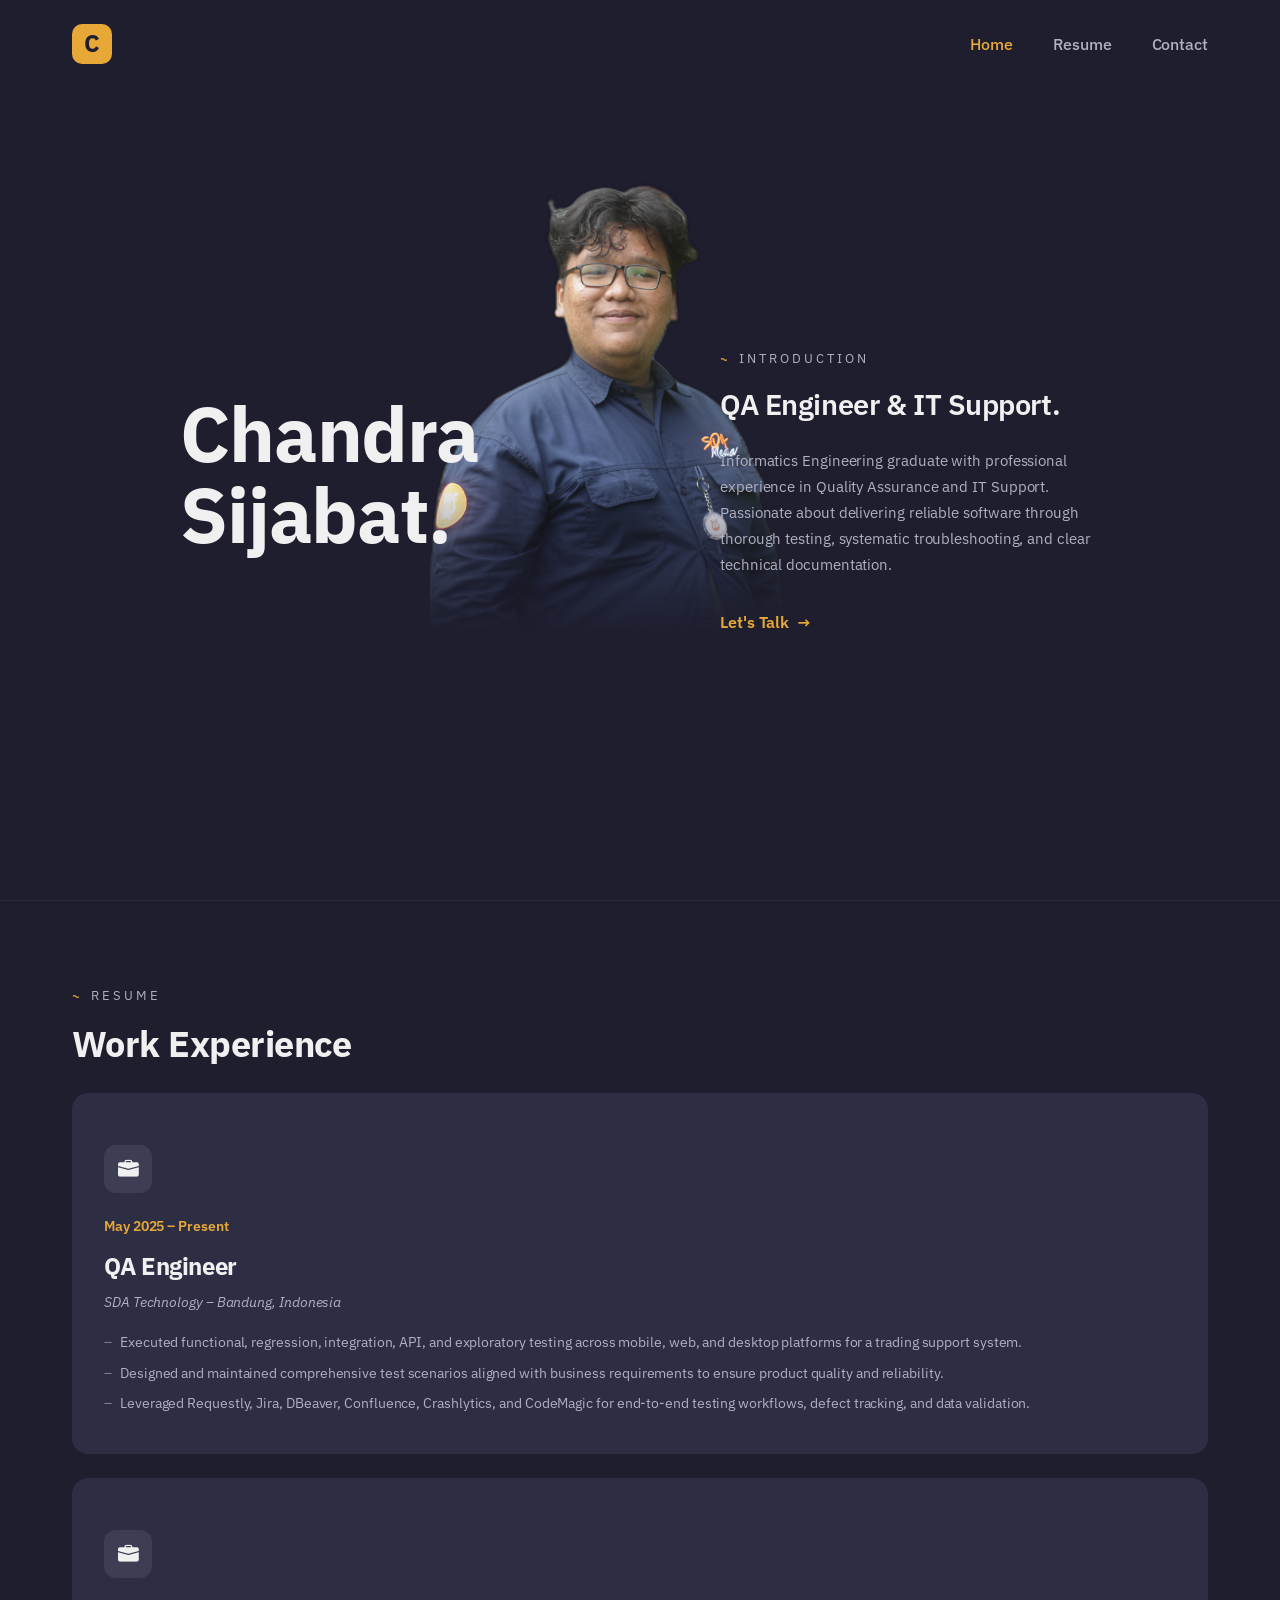
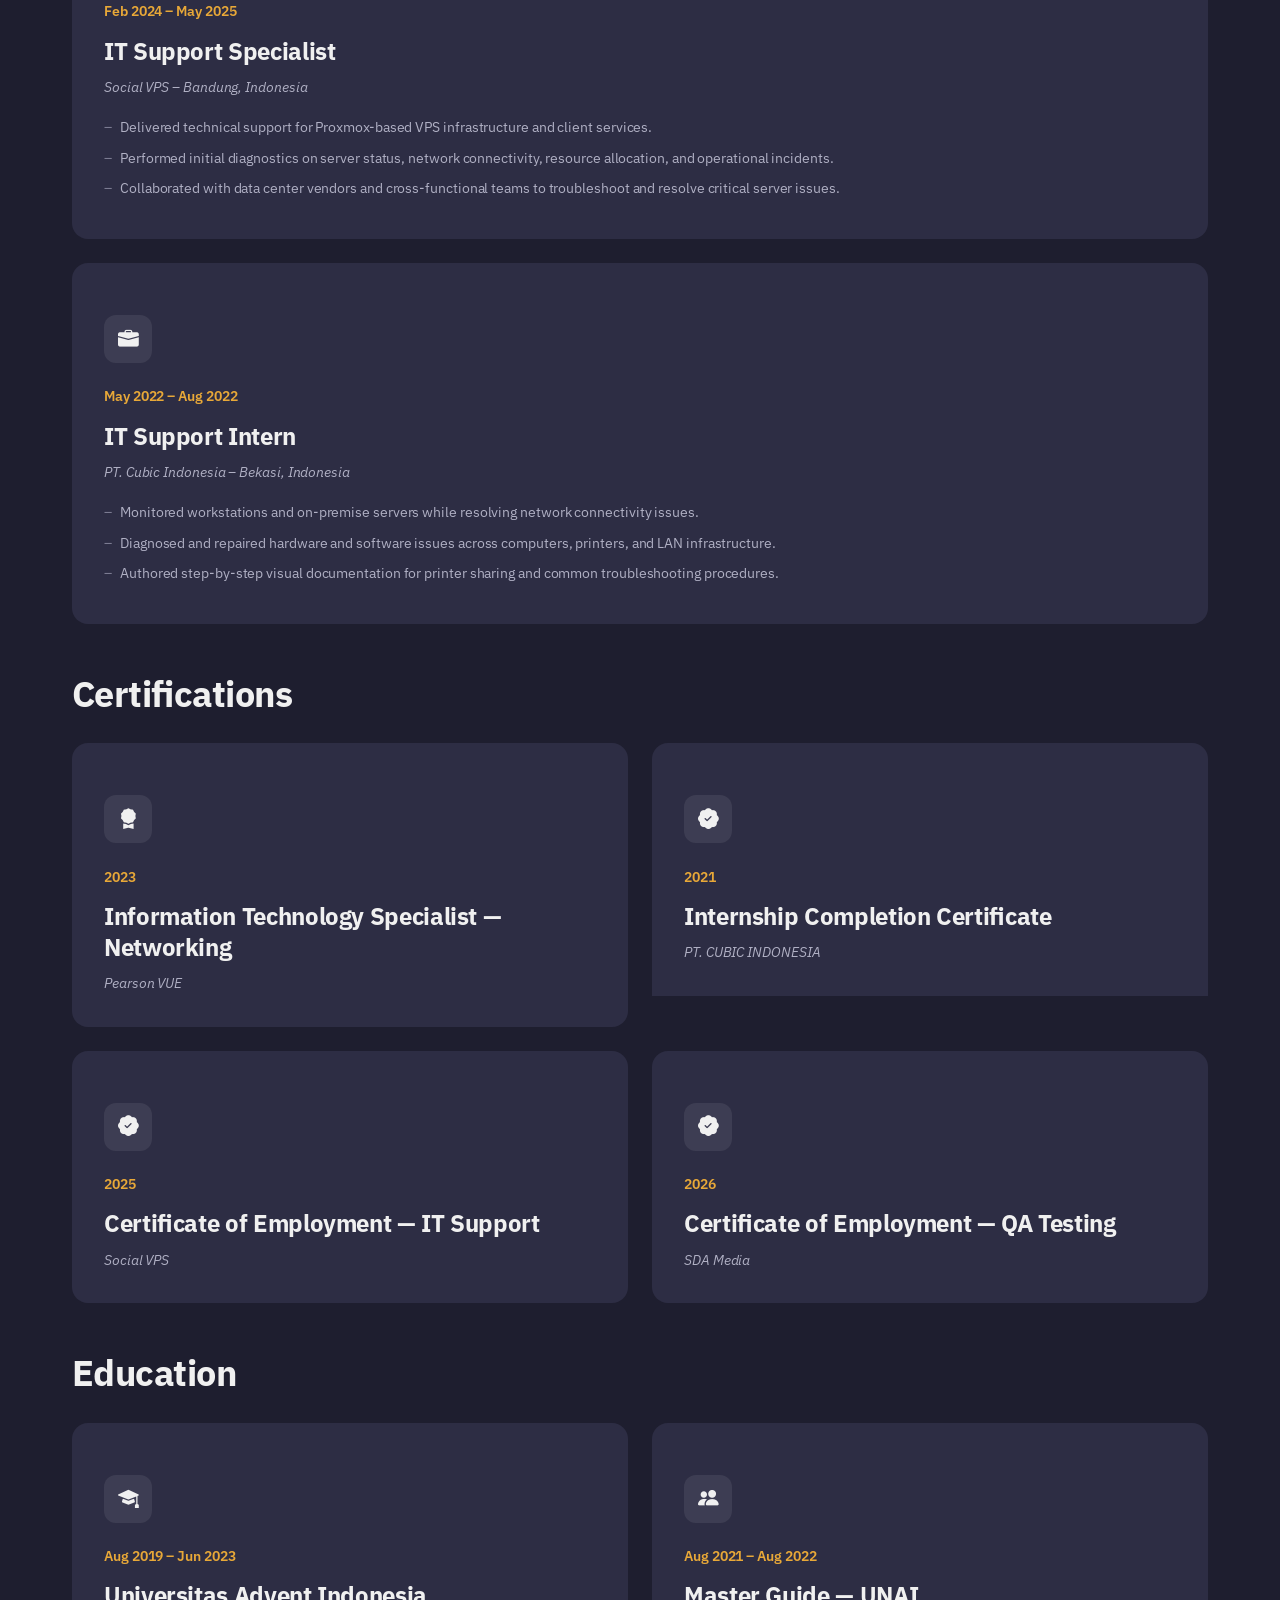
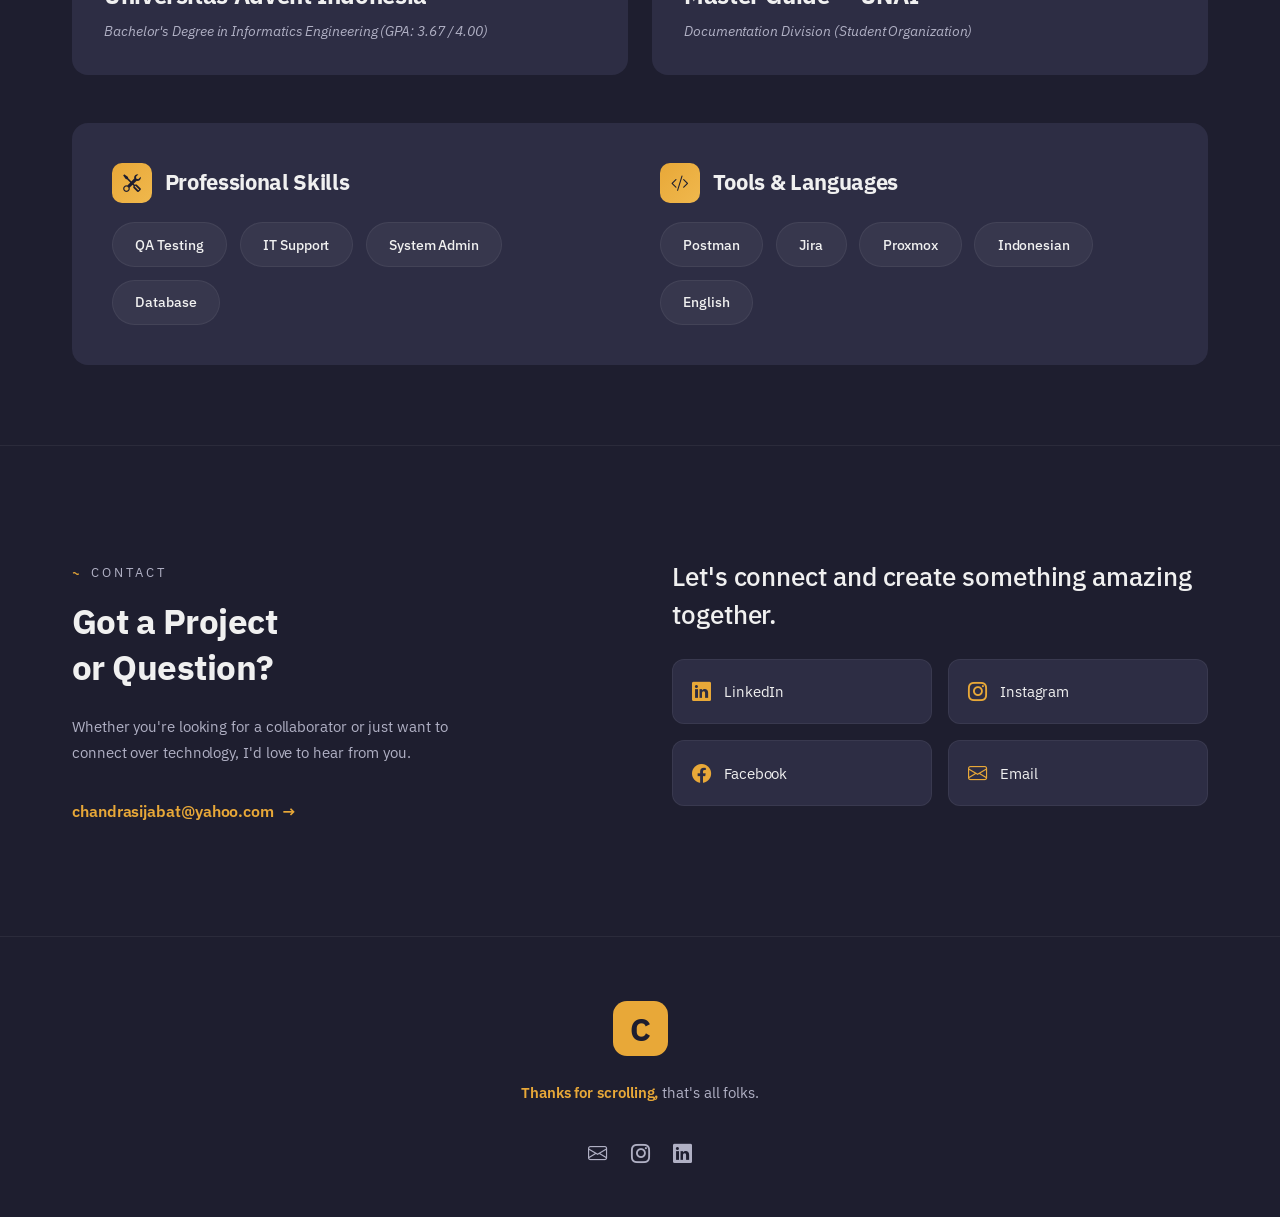
==== commit 8786c7ec: "Redesign portfolio: English content, optimized images, bug fixes, new favicon" ====
--- a/index.html
+++ b/index.html
@@ -3,659 +3,321 @@
 
 <head>
   <meta charset="utf-8" />
-  <meta name="viewport" content="width=device-width, initial-scale=1, shrink-to-fit=no" />
-  <meta name="description" content="" />
-  <meta name="author" content="" />
-  <title>Portofolio - Chandra Oliver Sijabat</title>
-  <!-- Favicon-->
-  <link rel="icon" type="image/x-icon" href="assets/favicon.ico" />
-  <!-- Custom Google font-->
+  <meta name="viewport" content="width=device-width, initial-scale=1.0" />
+  <title>Chandra Sijabat — QA Engineer & IT Support</title>
+  <meta name="description" content="Portfolio of Chandra Sijabat — QA Engineer and IT Support specializing in application testing, troubleshooting, and technical documentation." />
+  <link rel="icon" href="assets/favicon.svg" type="image/svg+xml" />
+  <link rel="alternate icon" href="favicon.ico" type="image/x-icon" />
+
+  <!-- Google Fonts -->
   <link rel="preconnect" href="https://fonts.googleapis.com" />
   <link rel="preconnect" href="https://fonts.gstatic.com" crossorigin />
   <link
-    href="https://fonts.googleapis.com/css2?family=Plus+Jakarta+Sans:wght@100;200;300;400;500;600;700;800;900&amp;display=swap"
+    href="https://fonts.googleapis.com/css2?family=IBM+Plex+Sans:wght@300;400;500;600;700&display=swap"
     rel="stylesheet" />
-  <!-- Bootstrap icons-->
-  <link href="https://cdn.jsdelivr.net/npm/bootstrap-icons@1.8.1/font/bootstrap-icons.css" rel="stylesheet" />
-  <!-- Core theme CSS (includes Bootstrap)-->
-  <link href="css/styles.css" rel="stylesheet" />
+
+  <!-- Icons -->
+  <link rel="stylesheet" href="https://cdn.jsdelivr.net/npm/bootstrap-icons@1.10.5/font/bootstrap-icons.css" />
+
+  <!-- Custom CSS -->
+  <link rel="stylesheet" href="css/styles.css" />
 </head>
 
-<body class="d-flex flex-column h-100">
-  <main class="flex-shrink-0">
-    <!-- Navigation-->
-    <nav class="navbar fixed-top navbar-expand-lg navbar-light bg-white py-3">
-      <div class="container px-5">
-        <button class="navbar-toggler" type="button" data-bs-toggle="collapse" data-bs-target="#navbarSupportedContent"
-          aria-controls="navbarSupportedContent" aria-expanded="false" aria-label="Toggle navigation">
-          <span class="navbar-toggler-icon"></span>
-        </button>
-        <div class="collapse navbar-collapse" id="navbarSupportedContent">
-          <ul class="navbar-nav ms-auto mb-2 mb-lg-0 small fw-bolder">
-            <li class="nav-item">
-              <a class="nav-link" href="#section4">Home</a>
-            </li>
-            <li class="nav-item">
-              <a class="nav-link" href="#section1">Resume</a>
-            </li>
-            <li class="nav-item">
-              <a class="nav-link" href="#section2">Projects</a>
-            </li>
-            <li class="nav-item">
-              <a class="nav-link" href="#section3">Contact</a>
-            </li>
-          </ul>
-        </div>
-      </div>
-    </nav>
-    <!-- Header-->
-    <header class="py-5">
-      <div class="container px-5 pb-5" id="section4">
-        <div class="row gx-5 align-items-center">
-          <div class="col-xxl-5">
-            <!-- Header text content-->
-            <div class="text-center text-xxl-start">
-              <div class="badge bg-gradient-primary-to-secondary text-white mb-4">
-                <div class="text-uppercase">Website Development , IT Support</div>
-              </div>
-
-              <h1 class="display-3 fw-bolder mb-5">
-                <span class="text-gradient d-inline">Chandra Oliver Sijabat</span>
-              </h1>
-            </div>
-          </div>
-          <div class="col-xxl-7">
-            <!-- Header profile picture-->
-            <div class="d-flex justify-content-center mt-5 mt-xxl-0">
-              <div class="profile bg-gradient-primary-to-secondary">
-                <!-- TIP: For best results, use a photo with a transparent background like the demo example below-->
-                <!-- Watch a tutorial on how to do this on YouTube (link)-->
-                <img class="profile-img" style="bottom: 10px" src="assets/profile.png" alt="..." />
-                <div class="dots-1">
-                  <!-- SVG Dots-->
-                  <svg version="1.1" xmlns="http://www.w3.org/2000/svg" xmlns:xlink="http://www.w3.org/1999/xlink"
-                    x="0px" y="0px" viewBox="0 0 191.6 1215.4" style="enable-background: new 0 0 191.6 1215.4"
-                    xml:space="preserve">
-                    <g transform="translate(0.000000,1280.000000) scale(0.100000,-0.100000)">
-                      <path
-                        d="M227.7,12788.6c-105-35-200-141-222-248c-43-206,163-412,369-369c155,32,275,190,260,339c-11,105-90,213-190,262        C383.7,12801.6,289.7,12808.6,227.7,12788.6z">
-                      </path>
-                      <path
-                        d="M1507.7,12788.6c-151-50-253-216-222-362c25-119,136-230,254-255c194-41,395,142,375,339c-11,105-90,213-190,262        C1663.7,12801.6,1569.7,12808.6,1507.7,12788.6z">
-                      </path>
-                      <path
-                        d="M227.7,11508.6c-105-35-200-141-222-248c-43-206,163-412,369-369c155,32,275,190,260,339c-11,105-90,213-190,262        C383.7,11521.6,289.7,11528.6,227.7,11508.6z">
-                      </path>
-                      <path
-                        d="M1507.7,11508.6c-151-50-253-216-222-362c25-119,136-230,254-255c194-41,395,142,375,339c-11,105-90,213-190,262        C1663.7,11521.6,1569.7,11528.6,1507.7,11508.6z">
-                      </path>
-                      <path
-                        d="M227.7,10228.6c-105-35-200-141-222-248c-43-206,163-412,369-369c155,32,275,190,260,339c-11,105-90,213-190,262        C383.7,10241.6,289.7,10248.6,227.7,10228.6z">
-                      </path>
-                      <path
-                        d="M1507.7,10228.6c-105-35-200-141-222-248c-43-206,163-412,369-369c155,32,275,190,260,339c-11,105-90,213-190,262        C1663.7,10241.6,1569.7,10248.6,1507.7,10228.6z">
-                      </path>
-                      <path
-                        d="M227.7,8948.6c-105-35-200-141-222-248c-43-206,163-412,369-369c155,32,275,190,260,339c-11,105-90,213-190,262        C383.7,8961.6,289.7,8968.6,227.7,8948.6z">
-                      </path>
-                      <path
-                        d="M1507.7,8948.6c-105-35-200-141-222-248c-43-206,163-412,369-369c155,32,275,190,260,339c-11,105-90,213-190,262        C1663.7,8961.6,1569.7,8968.6,1507.7,8948.6z">
-                      </path>
-                      <path
-                        d="M227.7,7668.6c-105-35-200-141-222-248c-43-206,163-412,369-369c155,32,275,190,260,339c-11,105-90,213-190,262        C383.7,7681.6,289.7,7688.6,227.7,7668.6z">
-                      </path>
-                      <path
-                        d="M1507.7,7668.6c-105-35-200-141-222-248c-43-206,163-412,369-369c155,32,275,190,260,339c-11,105-90,213-190,262        C1663.7,7681.6,1569.7,7688.6,1507.7,7668.6z">
-                      </path>
-                      <path
-                        d="M227.7,6388.6c-105-35-200-141-222-248c-43-206,163-412,369-369c155,32,275,190,260,339c-11,105-90,213-190,262        C383.7,6401.6,289.7,6408.6,227.7,6388.6z">
-                      </path>
-                      <path
-                        d="M1507.7,6388.6c-105-35-200-141-222-248c-43-206,163-412,369-369c155,32,275,190,260,339c-11,105-90,213-190,262        C1663.7,6401.6,1569.7,6408.6,1507.7,6388.6z">
-                      </path>
-                      <path
-                        d="M227.7,5108.6c-105-35-200-141-222-248c-43-206,163-412,369-369c155,32,275,190,260,339c-11,105-90,213-190,262        C383.7,5121.6,289.7,5128.6,227.7,5108.6z">
-                      </path>
-                      <path
-                        d="M1507.7,5108.6c-105-35-200-141-222-248c-43-206,163-412,369-369c155,32,275,190,260,339c-11,105-90,213-190,262        C1663.7,5121.6,1569.7,5128.6,1507.7,5108.6z">
-                      </path>
-                      <path
-                        d="M227.7,3828.6c-105-35-200-141-222-248c-43-206,163-412,369-369c155,32,275,190,260,339c-11,105-90,213-190,262        C383.7,3841.6,289.7,3848.6,227.7,3828.6z">
-                      </path>
-                      <path
-                        d="M1507.7,3828.6c-105-35-200-141-222-248c-43-206,163-412,369-369c155,32,275,190,260,339c-11,105-90,213-190,262        C1663.7,3841.6,1569.7,3848.6,1507.7,3828.6z">
-                      </path>
-                      <path
-                        d="M227.7,2548.6c-105-35-200-141-222-248c-43-206,163-412,369-369c155,32,275,190,260,339c-11,105-90,213-190,262        C383.7,2561.6,289.7,2568.6,227.7,2548.6z">
-                      </path>
-                      <path
-                        d="M1507.7,2548.6c-105-35-200-141-222-248c-43-206,163-412,369-369c155,32,275,190,260,339c-11,105-90,213-190,262        C1663.7,2561.6,1569.7,2568.6,1507.7,2548.6z">
-                      </path>
-                      <path
-                        d="M227.7,1268.6c-105-35-200-141-222-248c-43-206,163-412,369-369c155,32,275,190,260,339c-11,105-90,213-190,262        C383.7,1281.6,289.7,1288.6,227.7,1268.6z">
-                      </path>
-                      <path
-                        d="M1507.7,1268.6c-105-35-200-141-222-248c-43-206,163-412,369-369c155,32,275,190,260,339c-11,105-90,213-190,262        C1663.7,1281.6,1569.7,1288.6,1507.7,1268.6z">
-                      </path>
-                    </g>
-                  </svg>
-                  <!-- END of SVG dots-->
-                </div>
-                <div class="dots-2">
-                  <!-- SVG Dots-->
-                  <svg version="1.1" xmlns="http://www.w3.org/2000/svg" xmlns:xlink="http://www.w3.org/1999/xlink"
-                    x="0px" y="0px" viewBox="0 0 191.6 1215.4" style="enable-background: new 0 0 191.6 1215.4"
-                    xml:space="preserve">
-                    <g transform="translate(0.000000,1280.000000) scale(0.100000,-0.100000)">
-                      <path
-                        d="M227.7,12788.6c-105-35-200-141-222-248c-43-206,163-412,369-369c155,32,275,190,260,339c-11,105-90,213-190,262        C383.7,12801.6,289.7,12808.6,227.7,12788.6z">
-                      </path>
-                      <path
-                        d="M1507.7,12788.6c-151-50-253-216-222-362c25-119,136-230,254-255c194-41,395,142,375,339c-11,105-90,213-190,262        C1663.7,12801.6,1569.7,12808.6,1507.7,12788.6z">
-                      </path>
-                      <path
-                        d="M227.7,11508.6c-105-35-200-141-222-248c-43-206,163-412,369-369c155,32,275,190,260,339c-11,105-90,213-190,262        C383.7,11521.6,289.7,11528.6,227.7,11508.6z">
-                      </path>
-                      <path
-                        d="M1507.7,11508.6c-151-50-253-216-222-362c25-119,136-230,254-255c194-41,395,142,375,339c-11,105-90,213-190,262        C1663.7,11521.6,1569.7,11528.6,1507.7,11508.6z">
-                      </path>
-                      <path
-                        d="M227.7,10228.6c-105-35-200-141-222-248c-43-206,163-412,369-369c155,32,275,190,260,339c-11,105-90,213-190,262        C383.7,10241.6,289.7,10248.6,227.7,10228.6z">
-                      </path>
-                      <path
-                        d="M1507.7,10228.6c-105-35-200-141-222-248c-43-206,163-412,369-369c155,32,275,190,260,339c-11,105-90,213-190,262        C1663.7,10241.6,1569.7,10248.6,1507.7,10228.6z">
-                      </path>
-                      <path
-                        d="M227.7,8948.6c-105-35-200-141-222-248c-43-206,163-412,369-369c155,32,275,190,260,339c-11,105-90,213-190,262        C383.7,8961.6,289.7,8968.6,227.7,8948.6z">
-                      </path>
-                      <path
-                        d="M1507.7,8948.6c-105-35-200-141-222-248c-43-206,163-412,369-369c155,32,275,190,260,339c-11,105-90,213-190,262        C1663.7,8961.6,1569.7,8968.6,1507.7,8948.6z">
-                      </path>
-                      <path
-                        d="M227.7,7668.6c-105-35-200-141-222-248c-43-206,163-412,369-369c155,32,275,190,260,339c-11,105-90,213-190,262        C383.7,7681.6,289.7,7688.6,227.7,7668.6z">
-                      </path>
-                      <path
-                        d="M1507.7,7668.6c-105-35-200-141-222-248c-43-206,163-412,369-369c155,32,275,190,260,339c-11,105-90,213-190,262        C1663.7,7681.6,1569.7,7688.6,1507.7,7668.6z">
-                      </path>
-                      <path
-                        d="M227.7,6388.6c-105-35-200-141-222-248c-43-206,163-412,369-369c155,32,275,190,260,339c-11,105-90,213-190,262        C383.7,6401.6,289.7,6408.6,227.7,6388.6z">
-                      </path>
-                      <path
-                        d="M1507.7,6388.6c-105-35-200-141-222-248c-43-206,163-412,369-369c155,32,275,190,260,339c-11,105-90,213-190,262        C1663.7,6401.6,1569.7,6408.6,1507.7,6388.6z">
-                      </path>
-                      <path
-                        d="M227.7,5108.6c-105-35-200-141-222-248c-43-206,163-412,369-369c155,32,275,190,260,339c-11,105-90,213-190,262        C383.7,5121.6,289.7,5128.6,227.7,5108.6z">
-                      </path>
-                      <path
-                        d="M1507.7,5108.6c-105-35-200-141-222-248c-43-206,163-412,369-369c155,32,275,190,260,339c-11,105-90,213-190,262        C1663.7,5121.6,1569.7,5128.6,1507.7,5108.6z">
-                      </path>
-                      <path
-                        d="M227.7,3828.6c-105-35-200-141-222-248c-43-206,163-412,369-369c155,32,275,190,260,339c-11,105-90,213-190,262        C383.7,3841.6,289.7,3848.6,227.7,3828.6z">
-                      </path>
-                      <path
-                        d="M1507.7,3828.6c-105-35-200-141-222-248c-43-206,163-412,369-369c155,32,275,190,260,339c-11,105-90,213-190,262        C1663.7,3841.6,1569.7,3848.6,1507.7,3828.6z">
-                      </path>
-                      <path
-                        d="M227.7,2548.6c-105-35-200-141-222-248c-43-206,163-412,369-369c155,32,275,190,260,339c-11,105-90,213-190,262        C383.7,2561.6,289.7,2568.6,227.7,2548.6z">
-                      </path>
-                      <path
-                        d="M1507.7,2548.6c-105-35-200-141-222-248c-43-206,163-412,369-369c155,32,275,190,260,339c-11,105-90,213-190,262        C1663.7,2561.6,1569.7,2568.6,1507.7,2548.6z">
-                      </path>
-                      <path
-                        d="M227.7,1268.6c-105-35-200-141-222-248c-43-206,163-412,369-369c155,32,275,190,260,339c-11,105-90,213-190,262        C383.7,1281.6,289.7,1288.6,227.7,1268.6z">
-                      </path>
-                      <path
-                        d="M1507.7,1268.6c-105-35-200-141-222-248c-43-206,163-412,369-369c155,32,275,190,260,339c-11,105-90,213-190,262        C1663.7,1281.6,1569.7,1288.6,1507.7,1268.6z">
-                      </path>
-                    </g>
-                  </svg>
-                  <!-- END of SVG dots-->
-                </div>
-                <div class="dots-3">
-                  <!-- SVG Dots-->
-                  <svg version="1.1" xmlns="http://www.w3.org/2000/svg" xmlns:xlink="http://www.w3.org/1999/xlink"
-                    x="0px" y="0px" viewBox="0 0 191.6 1215.4" style="enable-background: new 0 0 191.6 1215.4"
-                    xml:space="preserve">
-                    <g transform="translate(0.000000,1280.000000) scale(0.100000,-0.100000)">
-                      <path
-                        d="M227.7,12788.6c-105-35-200-141-222-248c-43-206,163-412,369-369c155,32,275,190,260,339c-11,105-90,213-190,262        C383.7,12801.6,289.7,12808.6,227.7,12788.6z">
-                      </path>
-                      <path
-                        d="M1507.7,12788.6c-151-50-253-216-222-362c25-119,136-230,254-255c194-41,395,142,375,339c-11,105-90,213-190,262        C1663.7,12801.6,1569.7,12808.6,1507.7,12788.6z">
-                      </path>
-                      <path
-                        d="M227.7,11508.6c-105-35-200-141-222-248c-43-206,163-412,369-369c155,32,275,190,260,339c-11,105-90,213-190,262        C383.7,11521.6,289.7,11528.6,227.7,11508.6z">
-                      </path>
-                      <path
-                        d="M1507.7,11508.6c-151-50-253-216-222-362c25-119,136-230,254-255c194-41,395,142,375,339c-11,105-90,213-190,262        C1663.7,11521.6,1569.7,11528.6,1507.7,11508.6z">
-                      </path>
-                      <path
-                        d="M227.7,10228.6c-105-35-200-141-222-248c-43-206,163-412,369-369c155,32,275,190,260,339c-11,105-90,213-190,262        C383.7,10241.6,289.7,10248.6,227.7,10228.6z">
-                      </path>
-                      <path
-                        d="M1507.7,10228.6c-105-35-200-141-222-248c-43-206,163-412,369-369c155,32,275,190,260,339c-11,105-90,213-190,262        C1663.7,10241.6,1569.7,10248.6,1507.7,10228.6z">
-                      </path>
-                      <path
-                        d="M227.7,8948.6c-105-35-200-141-222-248c-43-206,163-412,369-369c155,32,275,190,260,339c-11,105-90,213-190,262        C383.7,8961.6,289.7,8968.6,227.7,8948.6z">
-                      </path>
-                      <path
-                        d="M1507.7,8948.6c-105-35-200-141-222-248c-43-206,163-412,369-369c155,32,275,190,260,339c-11,105-90,213-190,262        C1663.7,8961.6,1569.7,8968.6,1507.7,8948.6z">
-                      </path>
-                      <path
-                        d="M227.7,7668.6c-105-35-200-141-222-248c-43-206,163-412,369-369c155,32,275,190,260,339c-11,105-90,213-190,262        C383.7,7681.6,289.7,7688.6,227.7,7668.6z">
-                      </path>
-                      <path
-                        d="M1507.7,7668.6c-105-35-200-141-222-248c-43-206,163-412,369-369c155,32,275,190,260,339c-11,105-90,213-190,262        C1663.7,7681.6,1569.7,7688.6,1507.7,7668.6z">
-                      </path>
-                      <path
-                        d="M227.7,6388.6c-105-35-200-141-222-248c-43-206,163-412,369-369c155,32,275,190,260,339c-11,105-90,213-190,262        C383.7,6401.6,289.7,6408.6,227.7,6388.6z">
-                      </path>
-                      <path
-                        d="M1507.7,6388.6c-105-35-200-141-222-248c-43-206,163-412,369-369c155,32,275,190,260,339c-11,105-90,213-190,262        C1663.7,6401.6,1569.7,6408.6,1507.7,6388.6z">
-                      </path>
-                      <path
-                        d="M227.7,5108.6c-105-35-200-141-222-248c-43-206,163-412,369-369c155,32,275,190,260,339c-11,105-90,213-190,262        C383.7,5121.6,289.7,5128.6,227.7,5108.6z">
-                      </path>
-                      <path
-                        d="M1507.7,5108.6c-105-35-200-141-222-248c-43-206,163-412,369-369c155,32,275,190,260,339c-11,105-90,213-190,262        C1663.7,5121.6,1569.7,5128.6,1507.7,5108.6z">
-                      </path>
-                      <path
-                        d="M227.7,3828.6c-105-35-200-141-222-248c-43-206,163-412,369-369c155,32,275,190,260,339c-11,105-90,213-190,262        C383.7,3841.6,289.7,3848.6,227.7,3828.6z">
-                      </path>
-                      <path
-                        d="M1507.7,3828.6c-105-35-200-141-222-248c-43-206,163-412,369-369c155,32,275,190,260,339c-11,105-90,213-190,262        C1663.7,3841.6,1569.7,3848.6,1507.7,3828.6z">
-                      </path>
-                      <path
-                        d="M227.7,2548.6c-105-35-200-141-222-248c-43-206,163-412,369-369c155,32,275,190,260,339c-11,105-90,213-190,262        C383.7,2561.6,289.7,2568.6,227.7,2548.6z">
-                      </path>
-                      <path
-                        d="M1507.7,2548.6c-105-35-200-141-222-248c-43-206,163-412,369-369c155,32,275,190,260,339c-11,105-90,213-190,262        C1663.7,2561.6,1569.7,2568.6,1507.7,2548.6z">
-                      </path>
-                      <path
-                        d="M227.7,1268.6c-105-35-200-141-222-248c-43-206,163-412,369-369c155,32,275,190,260,339c-11,105-90,213-190,262        C383.7,1281.6,289.7,1288.6,227.7,1268.6z">
-                      </path>
-                      <path
-                        d="M1507.7,1268.6c-105-35-200-141-222-248c-43-206,163-412,369-369c155,32,275,190,260,339c-11,105-90,213-190,262        C1663.7,1281.6,1569.7,1288.6,1507.7,1268.6z">
-                      </path>
-                    </g>
-                  </svg>
-                  <!-- END of SVG dots-->
-                </div>
-                <div class="dots-4">
-                  <!-- SVG Dots-->
-                  <svg version="1.1" xmlns="http://www.w3.org/2000/svg" xmlns:xlink="http://www.w3.org/1999/xlink"
-                    x="0px" y="0px" viewBox="0 0 191.6 1215.4" style="enable-background: new 0 0 191.6 1215.4"
-                    xml:space="preserve">
-                    <g transform="translate(0.000000,1280.000000) scale(0.100000,-0.100000)">
-                      <path
-                        d="M227.7,12788.6c-105-35-200-141-222-248c-43-206,163-412,369-369c155,32,275,190,260,339c-11,105-90,213-190,262        C383.7,12801.6,289.7,12808.6,227.7,12788.6z">
-                      </path>
-                      <path
-                        d="M1507.7,12788.6c-151-50-253-216-222-362c25-119,136-230,254-255c194-41,395,142,375,339c-11,105-90,213-190,262        C1663.7,12801.6,1569.7,12808.6,1507.7,12788.6z">
-                      </path>
-                      <path
-                        d="M227.7,11508.6c-105-35-200-141-222-248c-43-206,163-412,369-369c155,32,275,190,260,339c-11,105-90,213-190,262        C383.7,11521.6,289.7,11528.6,227.7,11508.6z">
-                      </path>
-                      <path
-                        d="M1507.7,11508.6c-151-50-253-216-222-362c25-119,136-230,254-255c194-41,395,142,375,339c-11,105-90,213-190,262        C1663.7,11521.6,1569.7,11528.6,1507.7,11508.6z">
-                      </path>
-                      <path
-                        d="M227.7,10228.6c-105-35-200-141-222-248c-43-206,163-412,369-369c155,32,275,190,260,339c-11,105-90,213-190,262        C383.7,10241.6,289.7,10248.6,227.7,10228.6z">
-                      </path>
-                      <path
-                        d="M1507.7,10228.6c-105-35-200-141-222-248c-43-206,163-412,369-369c155,32,275,190,260,339c-11,105-90,213-190,262        C1663.7,10241.6,1569.7,10248.6,1507.7,10228.6z">
-                      </path>
-                      <path
-                        d="M227.7,8948.6c-105-35-200-141-222-248c-43-206,163-412,369-369c155,32,275,190,260,339c-11,105-90,213-190,262        C383.7,8961.6,289.7,8968.6,227.7,8948.6z">
-                      </path>
-                      <path
-                        d="M1507.7,8948.6c-105-35-200-141-222-248c-43-206,163-412,369-369c155,32,275,190,260,339c-11,105-90,213-190,262        C1663.7,8961.6,1569.7,8968.6,1507.7,8948.6z">
-                      </path>
-                      <path
-                        d="M227.7,7668.6c-105-35-200-141-222-248c-43-206,163-412,369-369c155,32,275,190,260,339c-11,105-90,213-190,262        C383.7,7681.6,289.7,7688.6,227.7,7668.6z">
-                      </path>
-                      <path
-                        d="M1507.7,7668.6c-105-35-200-141-222-248c-43-206,163-412,369-369c155,32,275,190,260,339c-11,105-90,213-190,262        C1663.7,7681.6,1569.7,7688.6,1507.7,7668.6z">
-                      </path>
-                      <path
-                        d="M227.7,6388.6c-105-35-200-141-222-248c-43-206,163-412,369-369c155,32,275,190,260,339c-11,105-90,213-190,262        C383.7,6401.6,289.7,6408.6,227.7,6388.6z">
-                      </path>
-                      <path
-                        d="M1507.7,6388.6c-105-35-200-141-222-248c-43-206,163-412,369-369c155,32,275,190,260,339c-11,105-90,213-190,262        C1663.7,6401.6,1569.7,6408.6,1507.7,6388.6z">
-                      </path>
-                      <path
-                        d="M227.7,5108.6c-105-35-200-141-222-248c-43-206,163-412,369-369c155,32,275,190,260,339c-11,105-90,213-190,262        C383.7,5121.6,289.7,5128.6,227.7,5108.6z">
-                      </path>
-                      <path
-                        d="M1507.7,5108.6c-105-35-200-141-222-248c-43-206,163-412,369-369c155,32,275,190,260,339c-11,105-90,213-190,262        C1663.7,5121.6,1569.7,5128.6,1507.7,5108.6z">
-                      </path>
-                      <path
-                        d="M227.7,3828.6c-105-35-200-141-222-248c-43-206,163-412,369-369c155,32,275,190,260,339c-11,105-90,213-190,262        C383.7,3841.6,289.7,3848.6,227.7,3828.6z">
-                      </path>
-                      <path
-                        d="M1507.7,3828.6c-105-35-200-141-222-248c-43-206,163-412,369-369c155,32,275,190,260,339c-11,105-90,213-190,262        C1663.7,3841.6,1569.7,3848.6,1507.7,3828.6z">
-                      </path>
-                      <path
-                        d="M227.7,2548.6c-105-35-200-141-222-248c-43-206,163-412,369-369c155,32,275,190,260,339c-11,105-90,213-190,262        C383.7,2561.6,289.7,2568.6,227.7,2548.6z">
-                      </path>
-                      <path
-                        d="M1507.7,2548.6c-105-35-200-141-222-248c-43-206,163-412,369-369c155,32,275,190,260,339c-11,105-90,213-190,262        C1663.7,2561.6,1569.7,2568.6,1507.7,2548.6z">
-                      </path>
-                      <path
-                        d="M227.7,1268.6c-105-35-200-141-222-248c-43-206,163-412,369-369c155,32,275,190,260,339c-11,105-90,213-190,262        C383.7,1281.6,289.7,1288.6,227.7,1268.6z">
-                      </path>
-                      <path
-                        d="M1507.7,1268.6c-105-35-200-141-222-248c-43-206,163-412,369-369c155,32,275,190,260,339c-11,105-90,213-190,262        C1663.7,1281.6,1569.7,1288.6,1507.7,1268.6z">
-                      </path>
-                    </g>
-                  </svg>
-                  <!-- END of SVG dots-->
-                </div>
-              </div>
-            </div>
-          </div>
-        </div>
-      </div>
-    </header>
-    <!-- About Section-->
-    <section class="bg-light py-5">
-      <div class="container px-5">
-        <div class="row gx-5 justify-content-center">
-          <div class="col-xxl-8">
-            <div class="text-center my-5">
-              <h2 class="display-5 fw-bolder">
-                <span class="text-gradient d-inline">About Me</span>
-              </h2>
-              <p class="text-muted">
-                Lulusan Universitas Advent Indonesia jurusan Informasi
-                Teknologi. Memiliki kemampuan yang sangat baik dalam
-                menggunakan HTML, CSS, PHP untuk pengembangan website yang
-                baik. Pengalaman magang di PT.CUBIC INDONESIA selama 3 bulan.
-              </p>
-            </div>
-          </div>
-        </div>
-      </div>
-    </section>
-  </main>
-  <!-- Footer-->
-  <!-- <footer class="bg-white py-4 mt-auto">
-            <div class="container px-5">
-                <div class="row align-items-center justify-content-between flex-column flex-sm-row">
-                    <div class="col-auto"><div class="small m-0">Copyright &copy; Your Website 2023</div></div>
-                    <div class="col-auto">
-                        <a class="small" href="#!">Privacy</a>
-                        <span class="mx-1">&middot;</span>
-                        <a class="small" href="#!">Terms</a>
-                        <span class="mx-1">&middot;</span>
-                        <a class="small" href="#!">Contact</a>
-                    </div>
-                </div>
-            </div>
-        </footer> -->
-  <!-- Bootstrap core JS-->
-  <script src="https://cdn.jsdelivr.net/npm/bootstrap@5.2.3/dist/js/bootstrap.bundle.min.js"></script>
-  <!-- Core theme JS-->
+<body>
+
+  <!-- Mobile Nav Overlay -->
+  <div class="nav-overlay" id="navOverlay"></div>
+
+  <!-- ===== NAVBAR ===== -->
+  <nav class="navbar" id="navbar">
+    <div class="container nav-content">
+      <a href="#home" class="logo">
+        <div class="logo-icon">C</div>
+      </a>
+      <ul class="nav-links" id="navLinks">
+        <li><a href="#home" class="active">Home</a></li>
+        <li><a href="#resume">Resume</a></li>
+        <li><a href="#contact">Contact</a></li>
+      </ul>
+      <button class="mobile-toggle" id="mobileToggle" aria-label="Toggle menu">
+        <i class="bi bi-list"></i>
+      </button>
+    </div>
+  </nav>
+
+  <!-- ===== HERO SECTION ===== -->
+  <section id="home" class="hero">
+    <div class="container hero-layout">
+      <!-- Left: Name -->
+      <div class="hero-left reveal">
+        <h1 class="hero-name">
+          <span>Chandra</span>
+          <span>Sijabat.</span>
+        </h1>
+      </div>
+
+      <!-- Center: Photo -->
+      <div class="hero-photo-wrapper">
+        <img src="assets/profile.png" alt="Chandra Sijabat" class="hero-photo" />
+      </div>
+
+      <!-- Right: Introduction -->
+      <div class="hero-right reveal reveal-delay-2">
+        <span class="section-label">Introduction</span>
+        <h2 class="hero-intro-title">QA Engineer & IT Support.</h2>
+        <p class="hero-intro-text">Informatics Engineering graduate with professional experience in Quality Assurance
+          and IT Support. Passionate about delivering reliable software through thorough testing, systematic
+          troubleshooting, and clear technical documentation.</p>
+        <a href="#contact" class="accent-link">
+          Let's Talk <span class="arrow">→</span>
+        </a>
+      </div>
+    </div>
+  </section>
+
+
+  <!-- ===== RESUME SECTION ===== -->
+  <section id="resume" class="resume-section">
+    <div class="container">
+
+      <!-- Experience -->
+      <div class="resume-block reveal">
+        <span class="section-label">Resume</span>
+        <h2 class="resume-heading">Work Experience</h2>
+        <div class="resume-cards-grid" style="grid-template-columns: 1fr;">
+          <div class="resume-item">
+            <div class="resume-item-top"></div>
+            <div class="resume-item-body">
+              <div class="resume-item-icon">
+                <i class="bi bi-briefcase-fill"></i>
+              </div>
+              <span class="resume-item-date">May 2025 – Present</span>
+              <h3 class="resume-item-title">QA Engineer</h3>
+              <p class="resume-item-subtitle">SDA Technology – Bandung, Indonesia</p>
+              <div class="resume-item-desc">
+                <ul>
+                  <li>Executed functional, regression, integration, API, and exploratory testing across mobile,
+                    web, and desktop platforms for a trading support system.</li>
+                  <li>Designed and maintained comprehensive test scenarios aligned with business requirements
+                    to ensure product quality and reliability.</li>
+                  <li>Leveraged Requestly, Jira, DBeaver, Confluence, Crashlytics, and CodeMagic for end-to-end
+                    testing workflows, defect tracking, and data validation.</li>
+                </ul>
+              </div>
+            </div>
+          </div>
+          <div class="resume-item">
+            <div class="resume-item-top"></div>
+            <div class="resume-item-body">
+              <div class="resume-item-icon">
+                <i class="bi bi-briefcase-fill"></i>
+              </div>
+              <span class="resume-item-date">Feb 2024 – May 2025</span>
+              <h3 class="resume-item-title">IT Support Specialist</h3>
+              <p class="resume-item-subtitle">Social VPS – Bandung, Indonesia</p>
+              <div class="resume-item-desc">
+                <ul>
+                  <li>Delivered technical support for Proxmox-based VPS infrastructure and client services.</li>
+                  <li>Performed initial diagnostics on server status, network connectivity, resource allocation,
+                    and operational incidents.</li>
+                  <li>Collaborated with data center vendors and cross-functional teams to troubleshoot and
+                    resolve critical server issues.</li>
+                </ul>
+              </div>
+            </div>
+          </div>
+          <div class="resume-item">
+            <div class="resume-item-top"></div>
+            <div class="resume-item-body">
+              <div class="resume-item-icon">
+                <i class="bi bi-briefcase-fill"></i>
+              </div>
+              <span class="resume-item-date">May 2022 – Aug 2022</span>
+              <h3 class="resume-item-title">IT Support Intern</h3>
+              <p class="resume-item-subtitle">PT. Cubic Indonesia – Bekasi, Indonesia</p>
+              <div class="resume-item-desc">
+                <ul>
+                  <li>Monitored workstations and on-premise servers while resolving network connectivity issues.</li>
+                  <li>Diagnosed and repaired hardware and software issues across computers, printers, and LAN
+                    infrastructure.</li>
+                  <li>Authored step-by-step visual documentation for printer sharing and common troubleshooting
+                    procedures.</li>
+                </ul>
+              </div>
+            </div>
+          </div>
+        </div>
+      </div>
+
+      <!-- Certificate -->
+      <div class="resume-block reveal">
+        <h2 class="resume-heading">Certifications</h2>
+        <div class="resume-cards-grid two-col">
+          <div class="resume-item">
+            <div class="resume-item-top"></div>
+            <div class="resume-item-body">
+              <div class="resume-item-icon">
+                <i class="bi bi-award-fill"></i>
+              </div>
+              <span class="resume-item-date">2023</span>
+              <h3 class="resume-item-title">Information Technology Specialist — Networking</h3>
+              <p class="resume-item-subtitle">Pearson VUE</p>
+            </div>
+          </div>
+          <div class="resume-item">
+            <div class="resume-item-top"></div>
+            <div class="resume-item-body">
+              <div class="resume-item-icon">
+                <i class="bi bi-patch-check-fill"></i>
+              </div>
+              <span class="resume-item-date">2021</span>
+              <h3 class="resume-item-title">Internship Completion Certificate</h3>
+              <p class="resume-item-subtitle">PT. CUBIC INDONESIA</p>
+            </div>
+          </div>
+            <div class="resume-item">
+            <div class="resume-item-top"></div>
+            <div class="resume-item-body">
+              <div class="resume-item-icon">
+                <i class="bi bi-patch-check-fill"></i>
+              </div>
+              <span class="resume-item-date">2025</span>
+              <h3 class="resume-item-title">Certificate of Employment — IT Support</h3>
+              <p class="resume-item-subtitle">Social VPS</p>
+            </div>
+          </div>
+            <div class="resume-item">
+            <div class="resume-item-top"></div>
+            <div class="resume-item-body">
+              <div class="resume-item-icon">
+                <i class="bi bi-patch-check-fill"></i>
+              </div>
+              <span class="resume-item-date">2026</span>
+              <h3 class="resume-item-title">Certificate of Employment — QA Testing</h3>
+              <p class="resume-item-subtitle">SDA Media</p>
+            </div>
+          </div>
+        </div>
+      </div>
+
+      <!-- Education -->
+      <div class="resume-block reveal">
+        <h2 class="resume-heading">Education</h2>
+        <div class="resume-cards-grid two-col">
+          <div class="resume-item">
+            <div class="resume-item-top"></div>
+            <div class="resume-item-body">
+              <div class="resume-item-icon">
+                <i class="bi bi-mortarboard-fill"></i>
+              </div>
+              <span class="resume-item-date">Aug 2019 – Jun 2023</span>
+              <h3 class="resume-item-title">Universitas Advent Indonesia</h3>
+              <p class="resume-item-subtitle">Bachelor's Degree in Informatics Engineering (GPA: 3.67 / 4.00)</p>
+            </div>
+          </div>
+          <div class="resume-item">
+            <div class="resume-item-top"></div>
+            <div class="resume-item-body">
+              <div class="resume-item-icon">
+                <i class="bi bi-people-fill"></i>
+              </div>
+              <span class="resume-item-date">Aug 2021 – Aug 2022</span>
+              <h3 class="resume-item-title">Master Guide — UNAI</h3>
+              <p class="resume-item-subtitle">Documentation Division (Student Organization)</p>
+            </div>
+          </div>
+        </div>
+      </div>
+
+      <!-- Professional Skills & Languages -->
+      <div class="resume-block reveal">
+        <div class="skills-languages-card">
+          <div class="sl-group">
+            <div class="sl-header">
+              <div class="sl-icon"><i class="bi bi-tools"></i></div>
+              <h3 class="sl-title">Professional Skills</h3>
+            </div>
+            <div class="sl-tags">
+              <span class="sl-tag">QA Testing</span>
+              <span class="sl-tag">IT Support</span>
+              <span class="sl-tag">System Admin</span>
+              <span class="sl-tag">Database</span>
+            </div>
+          </div>
+          <div class="sl-group">
+            <div class="sl-header">
+              <div class="sl-icon"><i class="bi bi-code-slash"></i></div>
+              <h3 class="sl-title">Tools & Languages</h3>
+            </div>
+            <div class="sl-tags">
+              <span class="sl-tag">Postman</span>
+              <span class="sl-tag">Jira</span>
+              <span class="sl-tag">Proxmox</span>
+              <span class="sl-tag">Indonesian</span>
+              <span class="sl-tag">English</span>
+            </div>
+          </div>
+        </div>
+      </div>
+
+    </div>
+  </section>
+
+  <!-- ===== CONTACT SECTION ===== -->
+  <section id="contact" class="contact-quote">
+    <div class="container cq-layout">
+      <!-- Left: Contact -->
+      <div class="reveal">
+        <span class="section-label">Contact</span>
+        <h2 class="cq-heading">Got a Project<br>or Question?</h2>
+        <p class="cq-text">Whether you're looking for a collaborator or just want to connect over technology,
+          I'd love to hear from you.</p>
+        <a href="mailto:chandrasijabat@yahoo.com" class="accent-link">
+          chandrasijabat@yahoo.com <span class="arrow">→</span>
+        </a>
+      </div>
+
+      <!-- Right: Social Links -->
+      <div class="reveal reveal-delay-2">
+        <p class="quote-text">Let's connect and create something amazing together.</p>
+        <div class="contact-social-grid">
+          <a href="https://www.linkedin.com/in/chandrasijabat/" target="_blank" rel="noopener noreferrer" class="contact-social-item">
+            <i class="bi bi-linkedin"></i>
+            <span>LinkedIn</span>
+          </a>
+          <a href="https://www.instagram.com/chandsjbt50/" target="_blank" rel="noopener noreferrer" class="contact-social-item">
+            <i class="bi bi-instagram"></i>
+            <span>Instagram</span>
+          </a>
+          <a href="https://www.facebook.com/candra.Siejabat.B50/" target="_blank" rel="noopener noreferrer" class="contact-social-item">
+            <i class="bi bi-facebook"></i>
+            <span>Facebook</span>
+          </a>
+          <a href="mailto:chandrasijabat@yahoo.com" class="contact-social-item">
+            <i class="bi bi-envelope"></i>
+            <span>Email</span>
+          </a>
+        </div>
+      </div>
+    </div>
+  </section>
+
+  <!-- ===== FOOTER ===== -->
+  <footer class="footer">
+    <div class="container">
+      <div class="footer-logo">C</div>
+      <p class="footer-tagline"><span>Thanks for scrolling,</span> that's all folks.</p>
+      <div class="footer-social">
+        <a href="mailto:chandrasijabat@yahoo.com" aria-label="Email"><i class="bi bi-envelope"></i></a>
+        <a href="https://www.instagram.com/chandsjbt50/" aria-label="Instagram" target="_blank" rel="noopener noreferrer"><i
+            class="bi bi-instagram"></i></a>
+        <a href="https://www.linkedin.com/in/sijabat" aria-label="LinkedIn" target="_blank" rel="noopener noreferrer"><i
+            class="bi bi-linkedin"></i></a>
+      </div>
+    </div>
+  </footer>
+
   <script src="js/scripts.js"></script>
-  <main class="flex-shrink-0" id="section1">
-    <!-- Page Content-->
-    <div  class="container px-5 my-5">
-      <div class="text-center mb-5">
-        <h1 class="display-5 fw-bolder mb-0">
-          <span class="text-gradient d-inline">Resume</span>
-        </h1>
-      </div>
-      <div class="row gx-5 justify-content-center">
-        <div class="col-lg-11 col-xl-9 col-xxl-8">
-          <!-- Experience Section-->
-          <section>
-            <div class="d-flex align-items-center justify-content-between mb-4">
-              <h2 class="text-primary fw-bolder mb-0">Experience</h2>
-              <!-- Download resume button-->
-              <!-- Note: Set the link href target to a PDF file within your project-->
-              <!-- <a class="btn btn-primary px-4 py-3" href="#!">
-                                    <div class="d-inline-block bi bi-download me-2"></div>
-                                    Download Resume
-                                </a> -->
-            </div>
-            <!-- Experience Card 1-->
-            <div class="card shadow border-0 rounded-4 mb-5">
-              <div class="card-body p-5">
-                <div class="row align-items-center gx-5">
-                  <div class="col text-center text-lg-start mb-4 mb-lg-0">
-                    <div class="bg-light p-4 rounded-4">
-                      <div class="text-primary fw-bolder mb-2">
-                        Mei 2021 - Agustus 2021
-                      </div>
-                      <div class="small fw-bolder">
-                        Management Information Systems
-                      </div>
-                      <div class="small text-muted">PT.CUBIC INDONESIA</div>
-                    </div>
-                  </div>
-
-                  <div class="col-lg-8">
-                    <div>
-                      - Bertanggung jawab untuk memantau suhu server. <br />-
-                      bertanggung jawab untuk pemeliharaan komponen komputer
-                      dan jaringan komputer. <br />- Menciptakan aplikasi
-                      berbasis web Pengambilan Barang untuk menambah efisien
-                      dalam bekerja
-                    </div>
-                  </div>
-                </div>
-              </div>
-            </div>
-          </section>
-          <!-- Education Section-->
-          <section>
-            <h2 class="text-secondary fw-bolder mb-4">Certificate</h2>
-            <!-- Education Card 1-->
-            <div class="card shadow border-0 rounded-4 mb-5">
-              <div class="card-body p-5">
-                <div class="row align-items-center gx-5">
-                  <div class="col text-center text-lg-start mb-4 mb-lg-0">
-                    <div class="bg-light p-4 rounded-4">
-                      <div class="text-secondary fw-bolder mb-2">2023</div>
-                      <div class="mb-2">
-                        <div class="small fw-bolder">
-                          INFORMATION TECHNOLOGY SPECIALIST NETWORKING
-                        </div>
-                      </div>
-                      <div class="fst-italic">
-                        <div class="small text-muted">Pearson</div>
-                      </div>
-                    </div>
-                  </div>
-                </div>
-              </div>
-            </div>
-            <!-- Education Card 2-->
-            <div class="card shadow border-0 rounded-4 mb-5">
-              <div class="card-body p-5">
-                <div class="row align-items-center gx-5">
-                  <div class="col text-center text-lg-start mb-4 mb-lg-0">
-                    <div class="bg-light p-4 rounded-4">
-                      <div class="text-secondary fw-bolder mb-2">2021</div>
-                      <div class="mb-2">
-                        <div class="small fw-bolder">
-                          SERTIFIKAT PRAKTEK MAGANG
-                        </div>
-                      </div>
-                      <div class="fst-italic">
-                        <div class="small text-muted">PT.CUBIC INDONESIA</div>
-                      </div>
-                    </div>
-                  </div>
-                </div>
-              </div>
-            </div>
-          </section>
-          <!-- Education Section-->
-          <section>
-            <h2 class="text-secondary fw-bolder mb-4">Education</h2>
-            <!-- Education Card 1-->
-            <div class="card shadow border-0 rounded-4 mb-5">
-              <div class="card-body p-5">
-                <div class="row align-items-center gx-5">
-                  <div class="col text-center text-lg-start mb-4 mb-lg-0">
-                    <div class="bg-light p-4 rounded-4">
-                      <div class="text-secondary fw-bolder mb-2">2023</div>
-                      <div class="mb-2">
-                        <div class="small fw-bolder">
-                          Universitas Advent Indonesia
-                        </div>
-                      </div>
-                      <div class="fst-italic">
-                        <div class="small text-muted">Ipk 6.67</div>
-                      </div>
-                    </div>
-                  </div>
-                </div>
-              </div>
-            </div>
-            <!-- Education Card 2-->
-            <div class="card shadow border-0 rounded-4 mb-5">
-              <div class="card-body p-5">
-                <div class="row align-items-center gx-5">
-                  <div class="col text-center text-lg-start mb-4 mb-lg-0">
-                    <div class="bg-light p-4 rounded-4">
-                      <div class="text-secondary fw-bolder mb-2">2016 - 2019</div>
-                      <div class="mb-2">
-                        <div class="small fw-bolder">
-                          SMK Bintang Harapan
-                        </div>
-                      </div>
-                      <div class="fst-italic">
-                        <div class="small text-muted"></div>
-                      </div>
-                    </div>
-                  </div>
-                </div>
-              </div>
-            </div>
-          </section>
-          <!-- Divider-->
-          <div class="pb-5"></div>
-          <!-- Skills Section-->
-          <section>
-            <!-- Skillset Card-->
-            <div class="card shadow border-0 rounded-4 mb-5">
-              <div class="card-body p-5">
-                <!-- Professional skills list-->
-                <div class="mb-5">
-                  <div class="d-flex align-items-center mb-4">
-                    <div class="feature bg-primary bg-gradient-primary-to-secondary text-white rounded-3 me-3">
-                      <i class="bi bi-tools"></i>
-                    </div>
-                    <h3 class="fw-bolder mb-0">
-                      <span class="text-gradient d-inline">Professional Skills</span>
-                    </h3>
-                  </div>
-                  <div class="row row-cols-1 row-cols-md-3 mb-4">
-                    <div class="col mb-4 mb-md-0">
-                      <div class="d-flex align-items-center bg-light rounded-4 p-3 h-100">
-                        iT Support
-                      </div>
-                    </div>
-
-                    <div class="col">
-                      <div class="d-flex align-items-center bg-light rounded-4 p-3 h-100">
-                        Web Development
-                      </div>
-                    </div>
-                  </div>
-                </div>
-                <!-- Languages list-->
-                <div class="mb-0">
-                  <div class="d-flex align-items-center mb-4">
-                    <div class="feature bg-primary bg-gradient-primary-to-secondary text-white rounded-3 me-3">
-                      <i class="bi bi-code-slash"></i>
-                    </div>
-                    <h3 class="fw-bolder mb-0">
-                      <span class="text-gradient d-inline">Languages</span>
-                    </h3>
-                  </div>
-                  <div class="row row-cols-1 row-cols-md-3 mb-4">
-                    <div class="col mb-4 mb-md-0">
-                      <div class="d-flex align-items-center bg-light rounded-4 p-3 h-100">
-                        HTML
-                      </div>
-                    </div>
-                    <div class="col mb-4 mb-md-0">
-                      <div class="d-flex align-items-center bg-light rounded-4 p-3 h-100">
-                        CSS
-                      </div>
-                    </div>
-                    <div class="col">
-                      <div class="d-flex align-items-center bg-light rounded-4 p-3 h-100">
-                        JavaScript
-                      </div>
-                    </div>
-                  </div>
-                  <div class="row row-cols-1 row-cols-md-3">
-                    <div class="col mb-4 mb-md-0">
-                      <div class="d-flex align-items-center bg-light rounded-4 p-3 h-100">
-                        PHP
-                      </div>
-                    </div>
-                  </div>
-                </div>
-              </div>
-            </div>
-          </section>
-        </div>
-      </div>
-    </div>
-  </main>
-  <main class="flex-shrink-0" id="section2">
-    <!-- Projects Section-->
-    <section class="py-5">
-      <div class="container px-5 mb-5">
-        <div  class="text-center mb-5">
-          <h1 class="display-5 fw-bolder mb-0">
-            <span class="text-gradient d-inline">Projects</span>
-          </h1>
-        </div>
-        <div class="row gx-5 justify-content-center">
-          <div class="col-lg-11 col-xl-9 col-xxl-8">
-            <!-- Project Card 1-->
-
-            <!-- Project Card 2-->
-            <div class="card overflow-hidden shadow rounded-4 border-0">
-              <div class="card-body p-0">
-                <div class="d-flex align-items-center">
-                  <div class="p-5">
-                    <h2 class="fw-bolder">Marquisr</h2>
-                    <p>Membuat web yang memberi kemudahan bagi pelajar dalam memahami materi pembelajaran oleh karena pembelajaran akan lebih seru bersama guru terbaik dan juga mempunyai keahlian di masing-masing bidang</p>
-                  </div>
-                  <img class="img-fluid" src="assets/project.png" alt="..." style="width: 500px; padding-top: 110px" />
-                </div>
-              </div>
-            </div>
-          </div>
-        </div>
-      </div>
-    </section>
-    <!-- Call to action section-->
-    <section class="py-5 bg-white text-gradient" id="section3">
-      <div class="container-fluid px-5 my-6">
-        <div class="text-center">
-          <h2 class="display-4 fw-bolder mb-4">My Contact</h2>
-          <div class="d-flex justify-content-center fs-2 gap-3">
-            <a class="text-gradient" href="https://www.facebook.com/candra.Siejabat.B50/"><i class="bi bi-facebook"></i></a>
-            <p >Chandra oliver sijabat</p>
-            <a class="text-gradient" href="https://www.linkedin.com/in/chandrasijabat/"><i class="bi bi-linkedin"></i></a>
-            <p>Chandra sijabat</p>
-            <a class="text-gradient" href="https://www.instagram.com/chandsjbt50/"><i class="bi bi-instagram"></i></a>
-            <p>chandsjbt50</p>
-            <a class="text-gradient" href="mailto:chandraoliver505@gmail.com"><i class="bi bi-envelope"></i></a>
-            <p>chandraoliver505@gmail.com</p>
-          </div>
-        </div>
-      </div>
-    </section>
-  </main>
 </body>
 
 </html>
--- a/css/styles.css
+++ b/css/styles.css
@@ -0,0 +1,814 @@
+/* ============================================================
+   CARLOS MENDOZA STYLE — DARK PORTFOLIO
+   ============================================================ */
+
+/* --- Variables & Reset --- */
+:root {
+  --bg-primary: #1e1e2f;
+  --bg-secondary: #252540;
+  --bg-card: #2d2d44;
+  --bg-card-light: #33334d;
+  --accent: #e8a838;
+  --accent-hover: #f0b84d;
+  --text-main: #f0f0f0;
+  --text-muted: #b0b0c4;
+  --text-dark: #1e1e2f;
+  --border-color: rgba(255, 255, 255, 0.06);
+
+  --font-display: 'IBM Plex Sans', sans-serif;
+  --font-body: 'IBM Plex Sans', sans-serif;
+
+  --container-max: 1200px;
+  --section-padding: 7rem 0;
+  --section-padding-tight: 5rem 0;
+}
+
+* {
+  margin: 0;
+  padding: 0;
+  box-sizing: border-box;
+}
+
+html {
+  scroll-behavior: smooth;
+}
+
+body {
+  background-color: var(--bg-primary);
+  color: var(--text-main);
+  font-family: var(--font-body);
+  font-weight: 400;
+  font-feature-settings: "kern" 1, "liga" 1, "calt" 1;
+  font-variant-numeric: tabular-nums;
+  overflow-x: hidden;
+  line-height: 1.65;
+  letter-spacing: -0.005em;
+  -webkit-font-smoothing: antialiased;
+  -moz-osx-font-smoothing: grayscale;
+  text-rendering: optimizeLegibility;
+}
+
+a {
+  text-decoration: none;
+  color: inherit;
+}
+
+ul {
+  list-style: none;
+}
+
+img {
+  max-width: 100%;
+  display: block;
+}
+
+/* --- Utilities --- */
+.container {
+  max-width: var(--container-max);
+  margin: 0 auto;
+  padding: 0 2rem;
+}
+
+.section-label {
+  display: inline-block;
+  color: var(--text-muted);
+  font-size: 0.8rem;
+  letter-spacing: 3px;
+  text-transform: uppercase;
+  margin-bottom: 1rem;
+  position: relative;
+  padding-left: 1.2rem;
+}
+
+.section-label::before {
+  content: '~';
+  position: absolute;
+  left: 0;
+  color: var(--accent);
+  font-weight: 600;
+}
+
+.accent-link {
+  color: var(--accent);
+  font-weight: 600;
+  font-size: 1rem;
+  display: inline-flex;
+  align-items: center;
+  gap: 0.5rem;
+  transition: gap 0.3s ease, color 0.3s ease;
+}
+
+.accent-link:hover {
+  gap: 0.8rem;
+  color: var(--accent-hover);
+}
+
+.accent-link .arrow {
+  transition: transform 0.3s ease;
+}
+
+.accent-link:hover .arrow {
+  transform: translateX(4px);
+}
+
+/* Display headings — consistent Playfair Display styling */
+h1, h2, h3, h4 {
+  font-family: var(--font-display);
+  font-feature-settings: "kern" 1, "liga" 1, "dlig" 1;
+  letter-spacing: -0.015em;
+  text-rendering: optimizeLegibility;
+}
+
+/* --- Navbar --- */
+.navbar {
+  position: fixed;
+  top: 0;
+  left: 0;
+  width: 100%;
+  z-index: 1000;
+  padding: 1.5rem 0;
+  transition: all 0.4s ease;
+}
+
+.navbar.scrolled {
+  background: rgba(30, 30, 47, 0.95);
+  backdrop-filter: blur(20px);
+  -webkit-backdrop-filter: blur(20px);
+  box-shadow: 0 4px 30px rgba(0, 0, 0, 0.3);
+}
+
+.nav-content {
+  display: flex;
+  justify-content: space-between;
+  align-items: center;
+}
+
+.logo {
+  display: flex;
+  align-items: center;
+  gap: 0;
+}
+
+.logo-icon {
+  width: 40px;
+  height: 40px;
+  background: var(--accent);
+  border-radius: 10px;
+  display: flex;
+  align-items: center;
+  justify-content: center;
+  font-size: 1.5rem;
+  font-weight: 800;
+  color: var(--text-dark);
+  font-family: var(--font-display);
+  transition: transform 0.3s ease;
+}
+
+.logo:hover .logo-icon {
+  transform: scale(1.05) rotate(-3deg);
+}
+
+.nav-links {
+  display: flex;
+  gap: 2.5rem;
+  align-items: center;
+}
+
+.nav-links a {
+  color: var(--text-muted);
+  font-weight: 500;
+  font-size: 1rem;
+  transition: color 0.3s ease;
+  position: relative;
+}
+
+.nav-links a:hover,
+.nav-links a.active {
+  color: var(--text-main);
+}
+
+.nav-links a.active {
+  color: var(--accent);
+}
+
+.mobile-toggle {
+  display: none;
+  background: transparent;
+  border: none;
+  color: var(--text-main);
+  font-size: 1.8rem;
+  cursor: pointer;
+}
+
+/* --- Hero Section --- */
+.hero {
+  min-height: 100vh;
+  display: flex;
+  align-items: center;
+  padding-top: 80px;
+  position: relative;
+  overflow: hidden;
+}
+
+.hero-layout {
+  display: grid;
+  grid-template-columns: 1fr 1fr;
+  gap: 2rem;
+  align-items: center;
+  position: relative;
+}
+
+/* Left side — name + social */
+.hero-left {
+  position: relative;
+  z-index: 2;
+}
+
+.hero-name {
+  font-family: var(--font-display);
+  font-size: clamp(3.5rem, 6vw, 5.5rem);
+  font-weight: 700;
+  line-height: 1.05;
+  color: var(--text-main);
+  margin-bottom: 2rem;
+}
+
+.hero-name span {
+  display: block;
+}
+
+.hero-social {
+  display: flex;
+  gap: 1.2rem;
+  margin-top: 2rem;
+}
+
+.hero-social a {
+  color: var(--text-muted);
+  font-size: 1.2rem;
+  transition: color 0.3s ease, transform 0.3s ease;
+}
+
+.hero-social a:hover {
+  color: var(--accent);
+  transform: translateY(-2px);
+}
+
+/* Photo in center/overlap area */
+.hero-photo-wrapper {
+  position: absolute;
+  left: 50%;
+  bottom: 0;
+  transform: translateX(-50%);
+  z-index: 1;
+  width: 420px;
+  height: 520px;
+  pointer-events: none;
+}
+
+.hero-photo {
+  width: 100%;
+  height: 100%;
+  object-fit: cover;
+  object-position: top;
+  mask-image: linear-gradient(to bottom, black 70%, transparent 100%);
+  -webkit-mask-image: linear-gradient(to bottom, black 70%, transparent 100%);
+}
+
+/* Right side — intro text */
+.hero-right {
+  position: relative;
+  z-index: 2;
+  padding-left: 4rem;
+}
+
+.hero-intro-title {
+  font-family: var(--font-display);
+  font-size: 1.8rem;
+  font-weight: 600;
+  line-height: 1.35;
+  margin-bottom: 1.5rem;
+  color: var(--text-main);
+}
+
+.hero-intro-text {
+  color: var(--text-muted);
+  font-size: 0.95rem;
+  line-height: 1.7;
+  margin-bottom: 2rem;
+  max-width: 380px;
+}
+
+/* --- Contact + Quote Section --- */
+.contact-quote {
+  padding: var(--section-padding);
+  border-top: 1px solid var(--border-color);
+}
+
+.cq-layout {
+  display: grid;
+  grid-template-columns: 1fr 1fr;
+  gap: 4rem;
+}
+
+.cq-heading {
+  font-family: var(--font-display);
+  font-size: 2.2rem;
+  font-weight: 700;
+  line-height: 1.3;
+  margin-bottom: 1.5rem;
+}
+
+.cq-text {
+  color: var(--text-muted);
+  font-size: 0.95rem;
+  line-height: 1.7;
+  margin-bottom: 2rem;
+  max-width: 420px;
+}
+
+.quote-text {
+  font-family: var(--font-display);
+  font-size: 1.6rem;
+  font-weight: 500;
+  line-height: 1.5;
+  margin-bottom: 1.5rem;
+  color: var(--text-main);
+}
+
+.stats-row {
+  display: flex;
+  gap: 3rem;
+  margin-top: 2rem;
+}
+
+.stat-item {
+  display: flex;
+  align-items: baseline;
+  gap: 0.6rem;
+}
+
+.stat-number {
+  font-family: var(--font-display);
+  font-size: 3.5rem;
+  font-weight: 700;
+  color: var(--accent);
+  line-height: 1;
+}
+
+.stat-label {
+  font-size: 0.85rem;
+  color: var(--text-muted);
+  max-width: 80px;
+  line-height: 1.4;
+}
+
+/* --- Resume Section --- */
+.resume-section {
+  padding: var(--section-padding-tight);
+  border-top: 1px solid var(--border-color);
+}
+
+.resume-block {
+  margin-bottom: 3rem;
+}
+
+.resume-block:last-child {
+  margin-bottom: 0;
+}
+
+.resume-heading {
+  font-family: var(--font-display);
+  font-size: 2.25rem;
+  font-weight: 700;
+  line-height: 1.2;
+  margin-bottom: 1.75rem;
+}
+
+/* Service-card style for resume items */
+.resume-cards-grid {
+  display: grid;
+  grid-template-columns: repeat(3, 1fr);
+  gap: 1.5rem;
+}
+
+.resume-cards-grid.two-col {
+  grid-template-columns: repeat(2, 1fr);
+}
+
+.resume-item {
+  border-radius: 16px;
+  overflow: hidden;
+  transition: transform 0.4s ease, box-shadow 0.4s ease;
+  cursor: default;
+}
+
+.resume-item:hover {
+  transform: translateY(-6px);
+  box-shadow: 0 20px 40px rgba(0, 0, 0, 0.3);
+}
+
+.resume-item-top {
+  height: 20px;
+  background: var(--bg-card);
+  position: relative;
+}
+
+.resume-item-body {
+  background: var(--bg-card);
+  padding: 2rem;
+}
+
+.resume-item-icon {
+  width: 48px;
+  height: 48px;
+  border-radius: 12px;
+  background: rgba(255, 255, 255, 0.08);
+  display: flex;
+  align-items: center;
+  justify-content: center;
+  font-size: 1.3rem;
+  color: var(--text-main);
+  margin-bottom: 1.2rem;
+}
+
+.resume-item-date {
+  display: inline-block;
+  color: var(--accent);
+  font-weight: 600;
+  font-size: 0.85rem;
+  margin-bottom: 0.8rem;
+}
+
+.resume-item-title {
+  font-family: var(--font-display);
+  font-size: 1.5rem;
+  font-weight: 700;
+  margin-bottom: 0.5rem;
+  color: var(--text-main);
+  line-height: 1.3;
+}
+
+.resume-item-subtitle {
+  color: var(--text-muted);
+  font-size: 0.9rem;
+  font-style: italic;
+}
+
+.resume-item-desc {
+  color: var(--text-muted);
+  font-size: 0.9rem;
+  line-height: 1.7;
+  margin-top: 1rem;
+}
+
+.resume-item-desc ul {
+  list-style: none;
+  padding: 0;
+}
+
+.resume-item-desc ul li {
+  padding-left: 1rem;
+  position: relative;
+  margin-bottom: 0.4rem;
+}
+
+.resume-item-desc ul li::before {
+  content: '–';
+  position: absolute;
+  left: 0;
+  color: inherit;
+  opacity: 0.6;
+}
+
+/* Skills & Languages - pill tags in card style */
+.skills-languages-card {
+  background: var(--bg-card);
+  border-radius: 16px;
+  padding: 2.5rem;
+  display: grid;
+  grid-template-columns: 1fr 1fr;
+  gap: 2.5rem;
+  transition: transform 0.4s ease, box-shadow 0.4s ease;
+}
+
+.skills-languages-card:hover {
+  transform: translateY(-4px);
+  box-shadow: 0 15px 40px rgba(0, 0, 0, 0.3);
+}
+
+.sl-group {
+  /* no extra margin needed */
+}
+
+.sl-header {
+  display: flex;
+  align-items: center;
+  gap: 0.8rem;
+  margin-bottom: 1.2rem;
+}
+
+.sl-icon {
+  width: 40px;
+  height: 40px;
+  border-radius: 10px;
+  background: linear-gradient(135deg, var(--accent), #f0b84d);
+  display: flex;
+  align-items: center;
+  justify-content: center;
+  font-size: 1.1rem;
+  color: var(--text-dark);
+}
+
+.sl-title {
+  font-family: var(--font-display);
+  font-size: 1.4rem;
+  font-weight: 700;
+  color: var(--text-main);
+}
+
+.sl-tags {
+  display: flex;
+  flex-wrap: wrap;
+  gap: 0.8rem;
+}
+
+.sl-tag {
+  background: rgba(255, 255, 255, 0.05);
+  border: 1px solid var(--border-color);
+  padding: 0.6rem 1.4rem;
+  border-radius: 50px;
+  font-size: 0.9rem;
+  color: var(--text-main);
+  font-weight: 500;
+  transition: all 0.3s ease;
+}
+
+.sl-tag:hover {
+  border-color: var(--accent);
+  background: rgba(232, 168, 56, 0.1);
+  transform: translateY(-2px);
+  box-shadow: 0 0 15px rgba(232, 168, 56, 0.15);
+}
+
+/* Contact Social Grid */
+.contact-social-grid {
+  display: grid;
+  grid-template-columns: 1fr 1fr;
+  gap: 1rem;
+  margin-top: 1.5rem;
+}
+
+.contact-social-item {
+  display: flex;
+  align-items: center;
+  gap: 0.8rem;
+  padding: 1rem 1.2rem;
+  background: var(--bg-card);
+  border-radius: 12px;
+  border: 1px solid var(--border-color);
+  color: var(--text-main);
+  font-size: 0.95rem;
+  transition: all 0.3s ease;
+}
+
+.contact-social-item i {
+  font-size: 1.2rem;
+  color: var(--accent);
+}
+
+.contact-social-item:hover {
+  background: rgba(232, 168, 56, 0.1);
+  border-color: var(--accent);
+  transform: translateY(-3px);
+}
+
+
+
+/* --- Footer --- */
+.footer {
+  padding: 4rem 0 3rem;
+  text-align: center;
+  border-top: 1px solid var(--border-color);
+}
+
+.footer-logo {
+  width: 55px;
+  height: 55px;
+  background: var(--accent);
+  border-radius: 14px;
+  display: flex;
+  align-items: center;
+  justify-content: center;
+  font-size: 2rem;
+  font-weight: 800;
+  color: var(--text-dark);
+  font-family: var(--font-display);
+  margin: 0 auto 1.5rem;
+  transition: transform 0.3s ease;
+}
+
+.footer-logo:hover {
+  transform: scale(1.05) rotate(-5deg);
+}
+
+.footer-tagline {
+  color: var(--text-muted);
+  font-size: 0.95rem;
+  margin-bottom: 2rem;
+}
+
+.footer-tagline span {
+  color: var(--accent);
+  font-weight: 600;
+}
+
+.footer-social {
+  display: flex;
+  justify-content: center;
+  gap: 1.5rem;
+}
+
+.footer-social a {
+  color: var(--text-muted);
+  font-size: 1.2rem;
+  transition: color 0.3s ease, transform 0.3s ease;
+}
+
+.footer-social a:hover {
+  color: var(--text-main);
+  transform: translateY(-3px);
+}
+
+/* --- Scroll Reveal Animation --- */
+.reveal {
+  opacity: 0;
+  transform: translateY(30px);
+  transition: opacity 0.8s ease, transform 0.8s cubic-bezier(0.165, 0.84, 0.44, 1);
+}
+
+.reveal.revealed {
+  opacity: 1;
+  transform: translateY(0);
+}
+
+.reveal-delay-1 { transition-delay: 0.1s; }
+.reveal-delay-2 { transition-delay: 0.2s; }
+.reveal-delay-3 { transition-delay: 0.3s; }
+.reveal-delay-4 { transition-delay: 0.4s; }
+
+/* --- Responsive: Tablet --- */
+@media screen and (max-width: 992px) {
+  :root {
+    --section-padding: 5rem 0;
+  }
+
+  .hero-layout {
+    grid-template-columns: 1fr;
+    text-align: center;
+  }
+
+  .hero-left {
+    order: 1;
+  }
+
+  .hero-right {
+    order: 2;
+    padding-left: 0;
+    text-align: center;
+  }
+
+  .hero-right .hero-intro-text {
+    margin: 0 auto 2rem;
+  }
+
+  .hero-photo-wrapper {
+    position: relative;
+    left: auto;
+    transform: none;
+    margin: 0 auto;
+    width: min(320px, 100%);
+    max-width: 100%;
+    height: auto;
+    aspect-ratio: 4 / 5;
+    order: 0;
+  }
+
+  .hero-photo {
+    width: 100%;
+    height: 100%;
+    max-width: 100%;
+  }
+
+  .hero-social {
+    justify-content: center;
+  }
+
+  .cq-layout {
+    grid-template-columns: 1fr;
+    gap: 3rem;
+  }
+
+  .resume-cards-grid {
+    grid-template-columns: 1fr 1fr;
+  }
+
+  .resume-cards-grid.two-col {
+    grid-template-columns: 1fr 1fr;
+  }
+
+  .skills-languages-card {
+    grid-template-columns: 1fr;
+  }
+
+  .contact-social-grid {
+    grid-template-columns: 1fr 1fr;
+  }
+
+  .stats-row {
+    justify-content: center;
+  }
+}
+
+/* --- Responsive: Mobile --- */
+@media screen and (max-width: 768px) {
+  .hero-name {
+    font-size: 3rem;
+  }
+
+  .hero-photo-wrapper {
+    width: min(260px, 80%);
+    margin: 0 auto;
+  }
+
+  .nav-links {
+    position: fixed;
+    top: 0;
+    right: -100%;
+    width: 55%;
+    max-width: 260px;
+    height: 100vh;
+    background: var(--bg-secondary);
+    flex-direction: column;
+    align-items: flex-start;
+    padding: 5rem 1.5rem 2rem;
+    gap: 1.5rem;
+    transition: right 0.4s ease;
+    box-shadow: -10px 0 30px rgba(0, 0, 0, 0.5);
+    z-index: 999;
+  }
+
+  .nav-links.active {
+    right: 0;
+  }
+
+  .mobile-toggle {
+    display: block;
+    z-index: 1001;
+  }
+
+  .resume-cards-grid,
+  .resume-cards-grid.two-col {
+    grid-template-columns: 1fr;
+  }
+
+  .contact-social-grid {
+    grid-template-columns: 1fr;
+  }
+
+  .stat-number {
+    font-size: 2.5rem;
+  }
+
+  .quote-text,
+  .cq-heading {
+    font-size: 1.5rem;
+  }
+
+  .resume-heading {
+    font-size: 1.8rem;
+  }
+
+  .hero-intro-title {
+    font-size: 1.4rem;
+  }
+}
+
+/* --- Mobile Menu Overlay --- */
+.nav-overlay {
+  position: fixed;
+  top: 0;
+  left: 0;
+  width: 100%;
+  height: 100%;
+  background: rgba(0, 0, 0, 0.5);
+  z-index: 998;
+  opacity: 0;
+  pointer-events: none;
+  transition: opacity 0.4s ease;
+}
+
+.nav-overlay.active {
+  opacity: 1;
+  pointer-events: all;
+}
